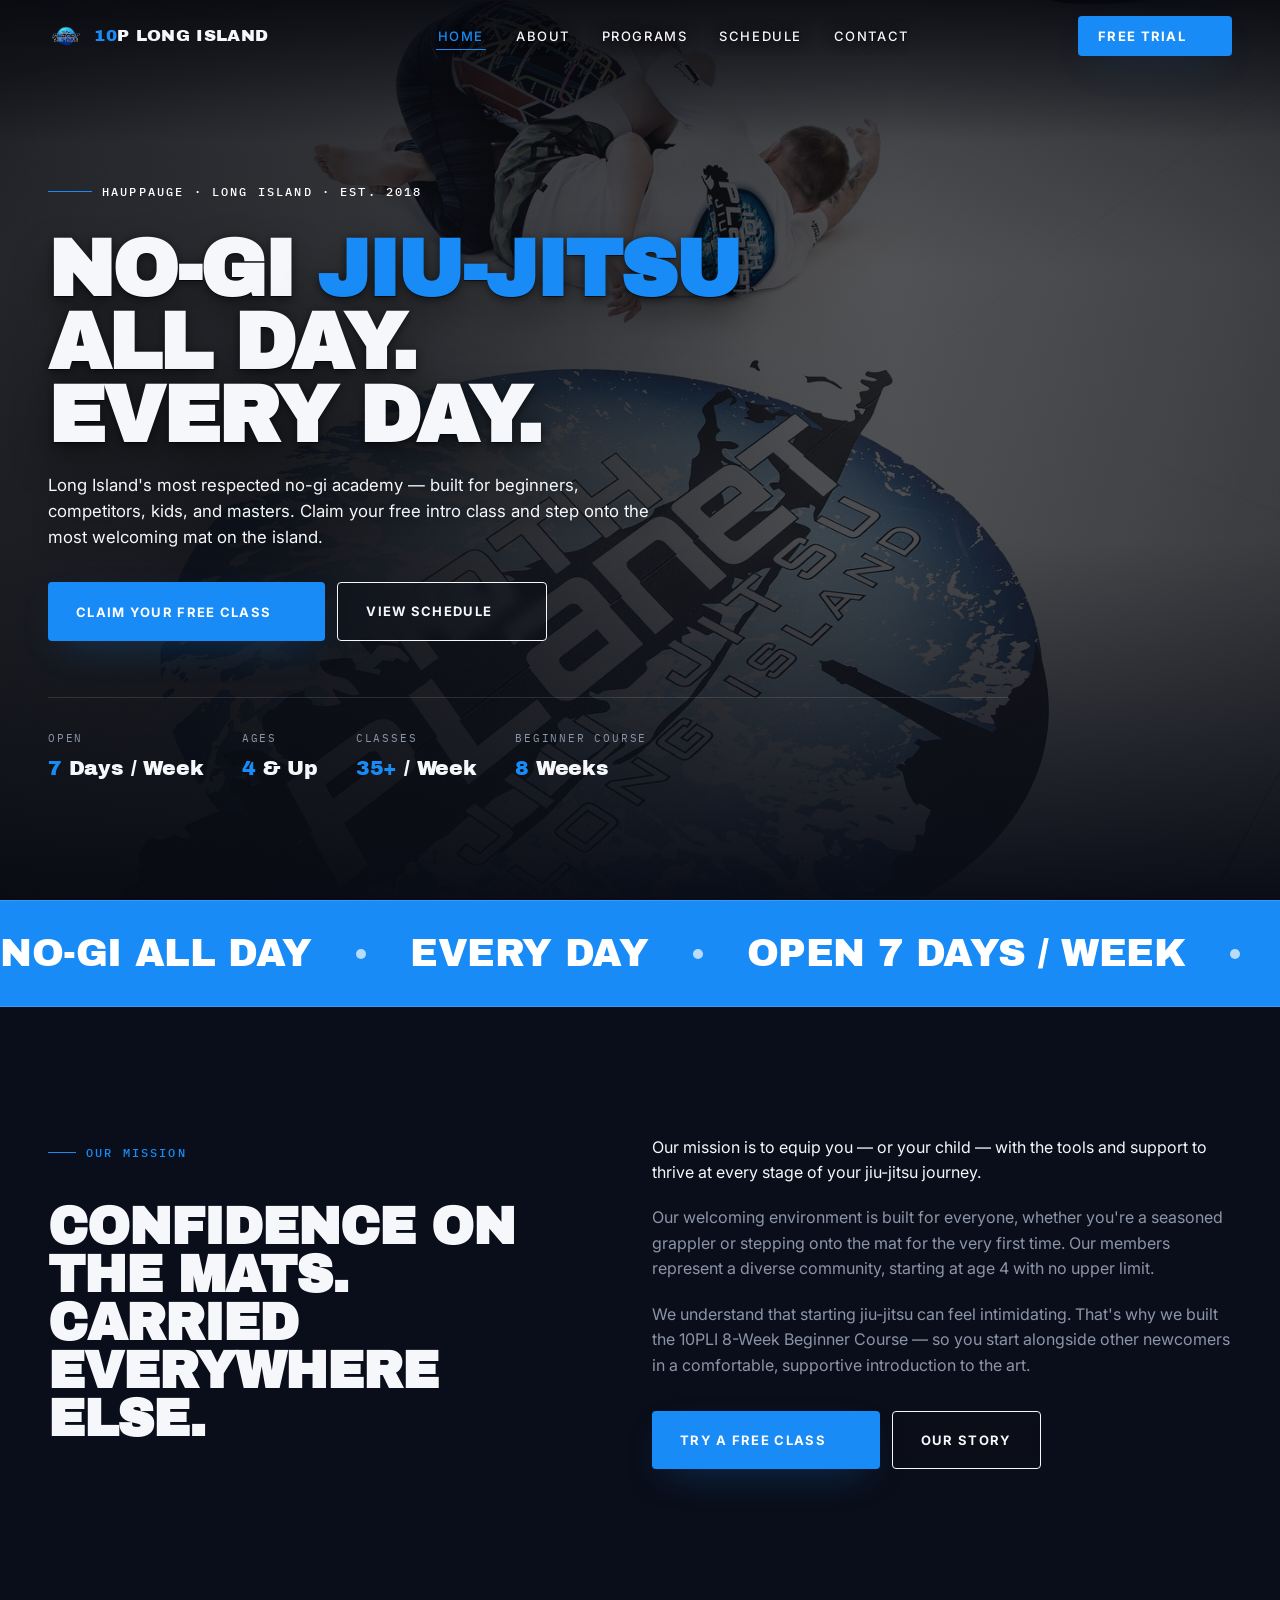
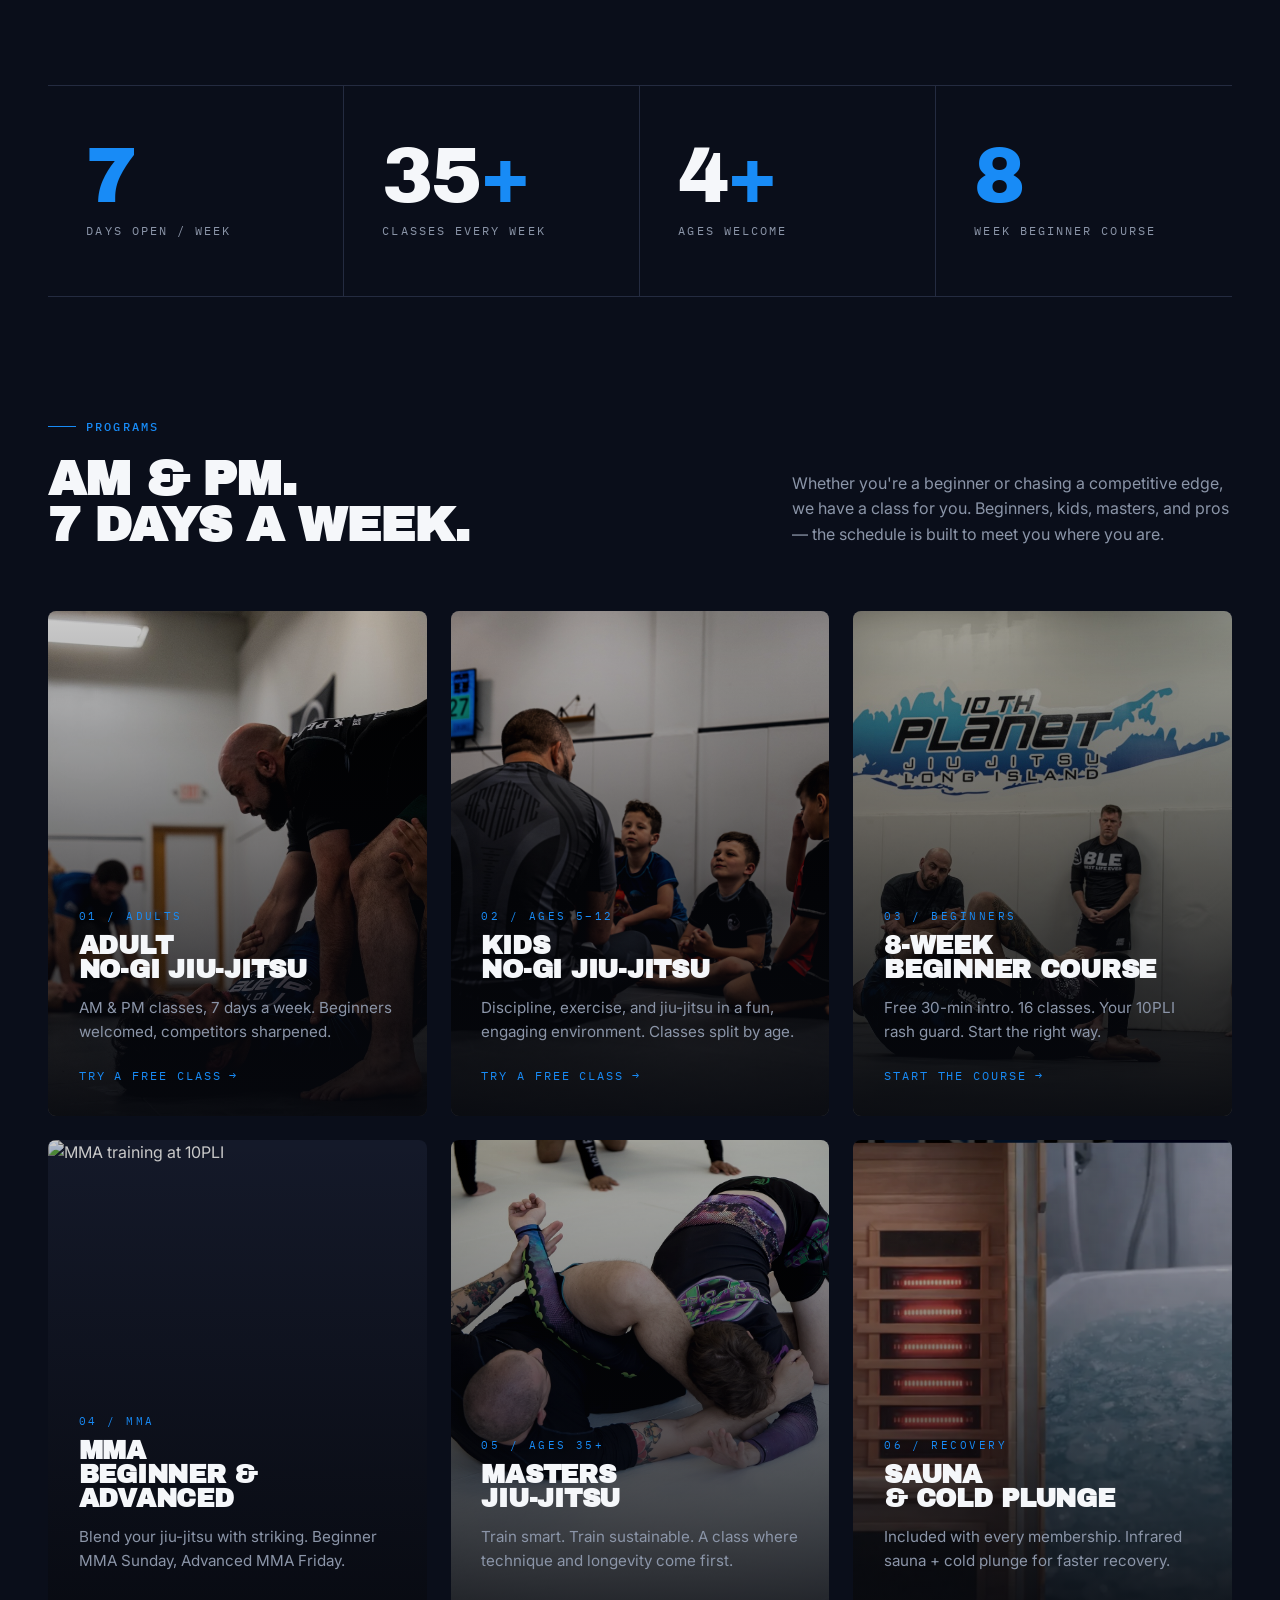
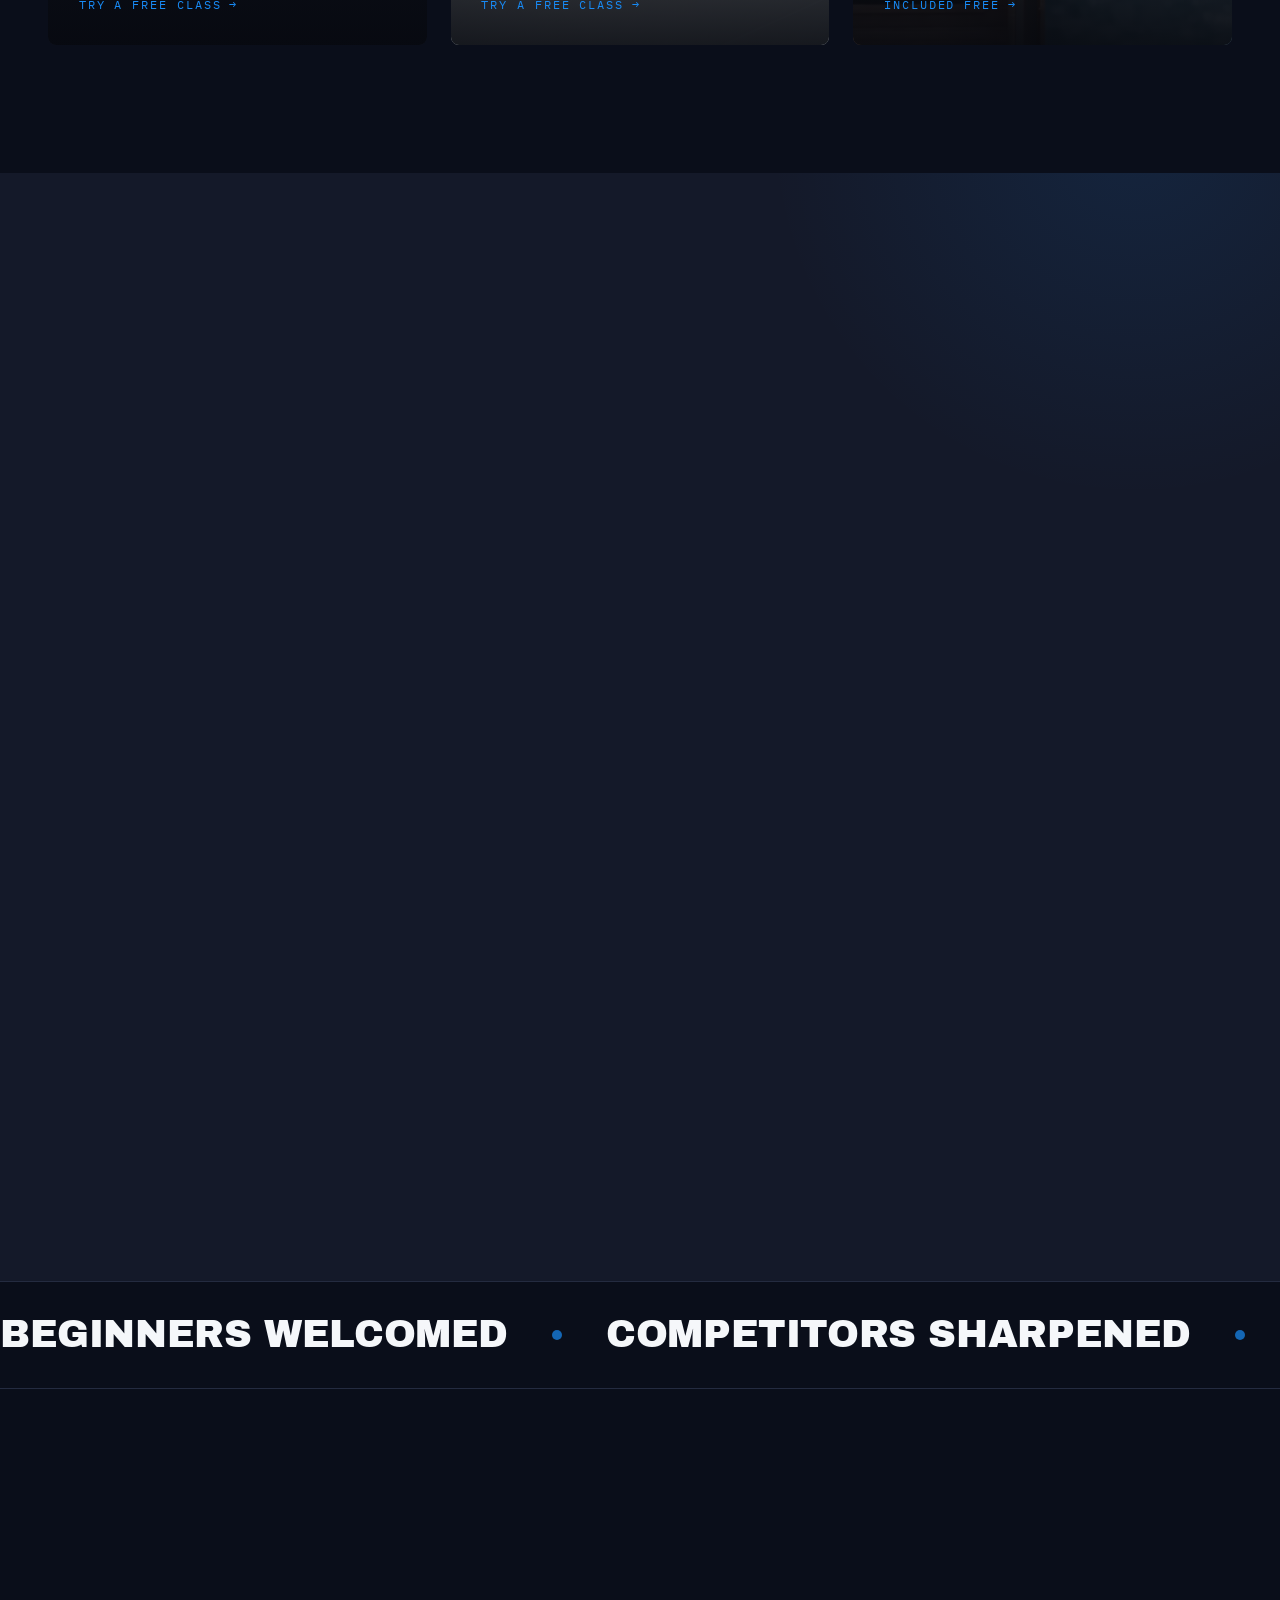
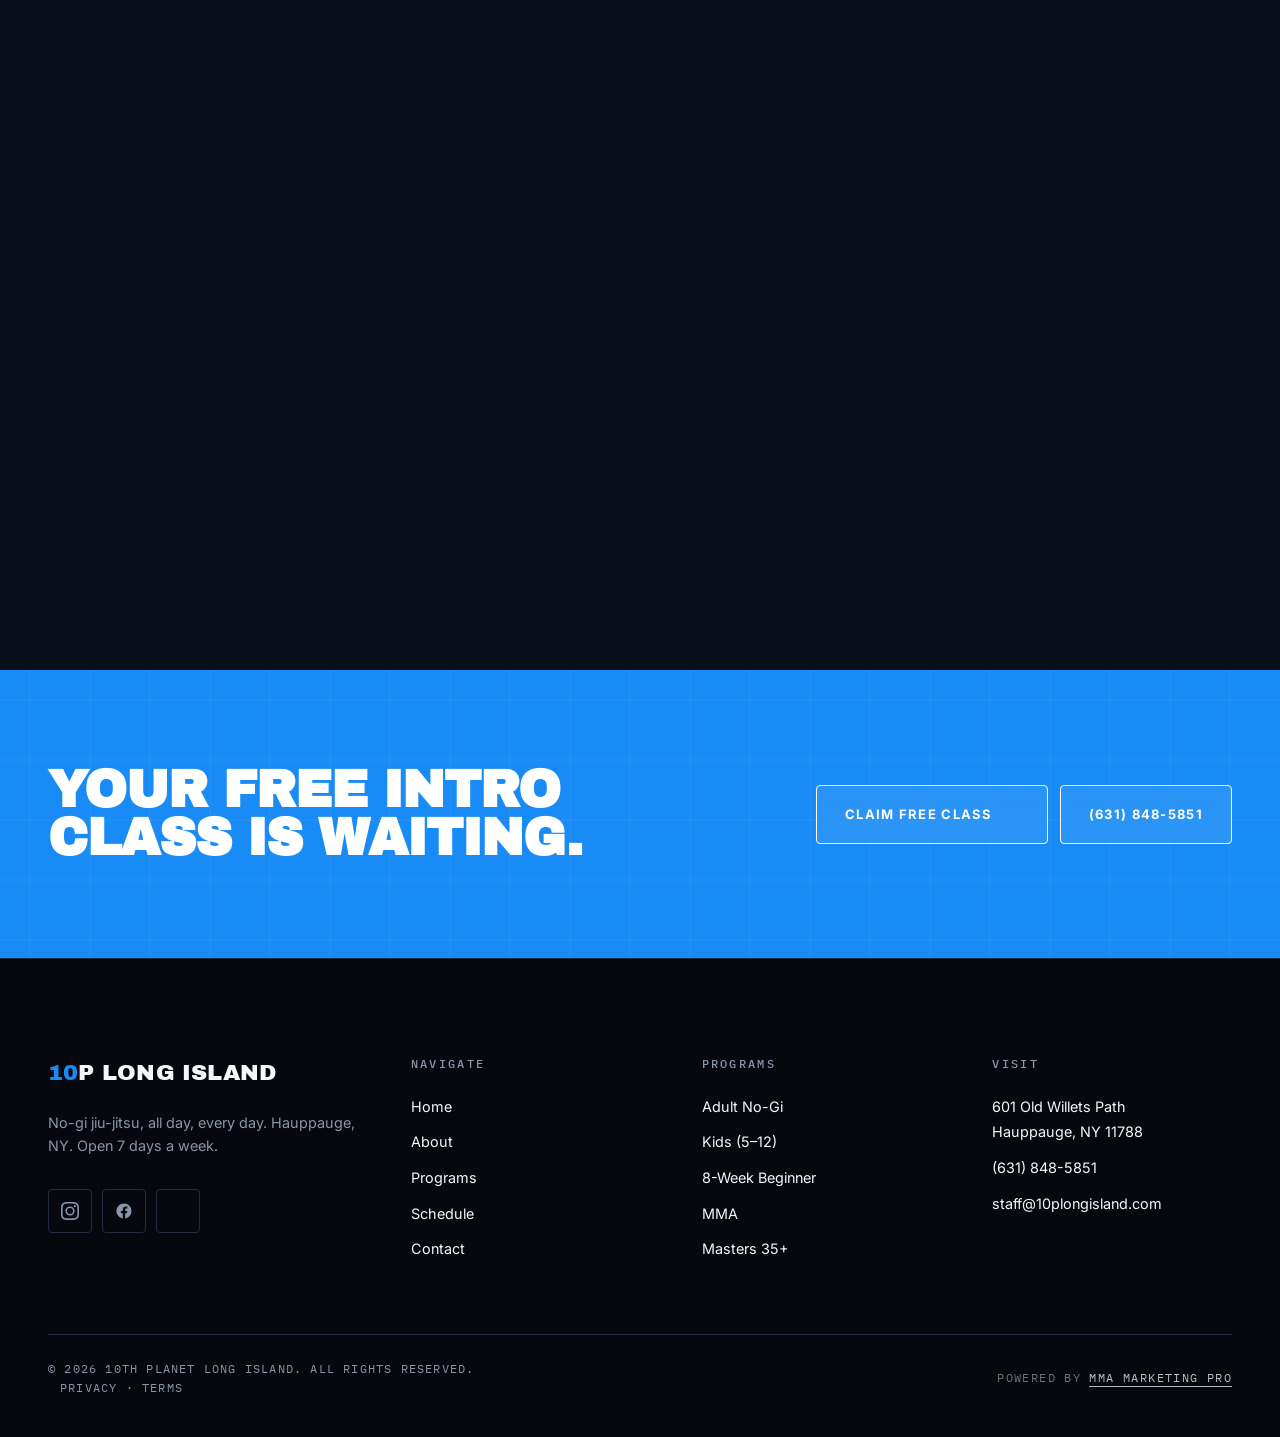
==== index.html @ af04d74e "Wire up booking calendars, tighten lead form, add bot protection - Replace booking page placeholders" ====
<!DOCTYPE html>
<html lang="en">
<head>
<meta charset="UTF-8">
<meta name="viewport" content="width=device-width, initial-scale=1, viewport-fit=cover">
<title>10th Planet Long Island — No-Gi Jiu-Jitsu, All Day. Every Day.</title>
<meta name="description" content="Train at 10th Planet Long Island, Hauppauge's most respected no-gi jiu-jitsu academy. Free intro class, 8-week beginner course, kids, MMA, and masters programs. Open 7 days a week.">
<link rel="preconnect" href="https://fonts.googleapis.com">
<link rel="preconnect" href="https://fonts.gstatic.com" crossorigin>
<link href="https://fonts.googleapis.com/css2?family=Archivo+Black&family=Inter:wght@300;400;500;600;700&family=Space+Grotesk:wght@500;700&family=IBM+Plex+Mono:wght@400;500&display=swap" rel="stylesheet">
<link rel="stylesheet" href="styles.css">
<link rel="canonical" href="https://10plongisland.com/">
<meta property="og:type" content="website">
<meta property="og:url" content="https://10plongisland.com/">
<meta property="og:title" content="10th Planet Long Island — No-Gi Jiu-Jitsu, All Day. Every Day.">
<meta property="og:description" content="Train at 10th Planet Long Island, Hauppauge's most respected no-gi jiu-jitsu academy. Free intro class, 8-week beginner course, kids, MMA, and masters programs. Open 7 days a week.">
<meta property="og:image" content="https://picsum.photos/seed/10pli-og-card/1200/630">
<meta property="og:site_name" content="10th Planet Long Island">
<meta name="twitter:card" content="summary_large_image">
<meta name="twitter:title" content="10th Planet Long Island — No-Gi Jiu-Jitsu, All Day. Every Day.">
<meta name="twitter:description" content="Train at 10th Planet Long Island, Hauppauge's most respected no-gi jiu-jitsu academy. Free intro class, 8-week beginner course, kids, MMA, and masters programs. Open 7 days a week.">
<meta name="twitter:image" content="https://picsum.photos/seed/10pli-og-card/1200/630">
<link rel="icon" type="image/svg+xml" href="data:image/svg+xml,%3Csvg xmlns='http://www.w3.org/2000/svg' viewBox='0 0 32 32'%3E%3Crect width='32' height='32' rx='6' fill='%23188BF6'/%3E%3Ctext x='16' y='22' font-family='Arial Black,sans-serif' font-weight='900' font-size='16' fill='white' text-anchor='middle'%3E10%3C/text%3E%3C/svg%3E">
<link rel="apple-touch-icon" href="data:image/svg+xml,%3Csvg xmlns='http://www.w3.org/2000/svg' viewBox='0 0 32 32'%3E%3Crect width='32' height='32' rx='6' fill='%23188BF6'/%3E%3Ctext x='16' y='22' font-family='Arial Black,sans-serif' font-weight='900' font-size='16' fill='white' text-anchor='middle'%3E10%3C/text%3E%3C/svg%3E">
<script type="application/ld+json">{"@context":"https://schema.org","@type":"BreadcrumbList","itemListElement":[{"@type":"ListItem","position":1,"name":"Home","item":"https://10plongisland.com/"}]}</script>
<script type="application/ld+json">{"@context":"https://schema.org","@type":["LocalBusiness","HealthClub","SportsActivityLocation"],"@id":"https://10plongisland.com/#business","name":"10th Planet Long Island","alternateName":"10th Planet Jiu Jitsu Long Island","url":"https://10plongisland.com","telephone":"+1-631-848-5851","email":"staff@10plongisland.com","image":"https://picsum.photos/seed/10pli-og-card/1200/630","priceRange":"$","description":"Long Island's most respected no-gi jiu-jitsu academy. Adult and kids classes, 8-week beginner course, MMA, and Masters 35+. Free intro class available.","address":{"@type":"PostalAddress","streetAddress":"601 Old Willets Path","addressLocality":"Hauppauge","addressRegion":"NY","postalCode":"11788","addressCountry":"US"},"geo":{"@type":"GeoCoordinates","latitude":40.8167,"longitude":-73.2086},"openingHoursSpecification":[{"@type":"OpeningHoursSpecification","dayOfWeek":["Monday","Wednesday","Friday"],"opens":"06:00","closes":"21:00"},{"@type":"OpeningHoursSpecification","dayOfWeek":["Tuesday","Thursday"],"opens":"16:00","closes":"21:00"},{"@type":"OpeningHoursSpecification","dayOfWeek":"Saturday","opens":"08:30","closes":"12:30"},{"@type":"OpeningHoursSpecification","dayOfWeek":"Sunday","opens":"08:00","closes":"13:00"}],"sameAs":["https://www.instagram.com/10plongisland/","https://www.facebook.com/10thplanetLI"],"hasOfferCatalog":{"@type":"OfferCatalog","name":"Programs at 10th Planet Long Island","itemListElement":[{"@type":"Offer","itemOffered":{"@type":"Service","name":"Adult No-Gi Jiu-Jitsu"}},{"@type":"Offer","itemOffered":{"@type":"Service","name":"Kids No-Gi Jiu-Jitsu (Ages 5–12)"}},{"@type":"Offer","itemOffered":{"@type":"Service","name":"8-Week Beginner Course"}},{"@type":"Offer","itemOffered":{"@type":"Service","name":"MMA (Beginner & Advanced)"}},{"@type":"Offer","itemOffered":{"@type":"Service","name":"Masters 35+ Jiu-Jitsu"}},{"@type":"Offer","itemOffered":{"@type":"Service","name":"Infrared Sauna & Cold Plunge Recovery"}}]},"aggregateRating":{"@type":"AggregateRating","ratingValue":"5","reviewCount":"3","bestRating":"5","worstRating":"1"}}</script>
<script type="application/ld+json">{"@context":"https://schema.org","@type":"Organization","@id":"https://10plongisland.com/#organization","name":"10th Planet Long Island","url":"https://10plongisland.com","logo":"https://10plongisland.com/images/logo/logo.png","contactPoint":{"@type":"ContactPoint","telephone":"+1-631-848-5851","contactType":"customer service","email":"staff@10plongisland.com","areaServed":"US","availableLanguage":"English"},"sameAs":["https://www.instagram.com/10plongisland/","https://www.facebook.com/10thplanetLI"]}</script>
<script type="application/ld+json">{"@context":"https://schema.org","@type":"WebSite","@id":"https://10plongisland.com/#website","url":"https://10plongisland.com","name":"10th Planet Long Island","publisher":{"@id":"https://10plongisland.com/#organization"}}</script>
<script type="application/ld+json">{"@context":"https://schema.org","@type":"LocalBusiness","@id":"https://10plongisland.com/#business","review":[{"@type":"Review","author":{"@type":"Person","name":"Trevor K."},"reviewRating":{"@type":"Rating","ratingValue":"5","bestRating":"5"},"reviewBody":"I could go on for hours about how much I love this gym. This isn't just a Jiu-Jitsu gym, it's a community. Steve, our head coach, is truly phenomenal."},{"@type":"Review","author":{"@type":"Person","name":"Gavin F."},"reviewRating":{"@type":"Rating","ratingValue":"5","bestRating":"5"},"reviewBody":"My son and I have been training with 10th Planet for a year and a half. It's a great school — knowledgeable teachers with a welcoming fun atmosphere."},{"@type":"Review","author":{"@type":"Person","name":"Gahrey O."},"reviewRating":{"@type":"Rating","ratingValue":"5","bestRating":"5"},"reviewBody":"Top-notch BJJ gym with expert instructors who create a welcoming and inclusive environment. Perfect for beginners."}]}</script>
</head>
<body data-page="home">

<!-- ========== NAV ========== -->
<header class="nav">
  <div class="nav-inner">
    <a href="index.html" class="nav-logo" aria-label="10th Planet Long Island — Home">
      <img src="images/logo/logo.png" alt="10th Planet Long Island" class="nav-logo-img" onerror="this.style.display='none'">
      <span class="nav-logo-text"><span class="ten">10</span>P LONG ISLAND</span>
    </a>
    <nav>
      <ul class="nav-links">
        <li><a href="index.html" class="active">Home</a></li>
        <li><a href="about.html">About</a></li>
        <li><a href="programs.html">Programs</a></li>
        <li><a href="schedule.html">Schedule</a></li>
        <li><a href="contact.html">Contact</a></li>
      </ul>
    </nav>
    <div class="nav-cta">
      <button class="btn btn-primary" data-cta="lead-modal">Free Trial <i data-lucide="arrow-right"></i></button>
    </div>
    <button class="nav-toggle" aria-label="Toggle menu" aria-expanded="false">
      <i data-lucide="menu"></i>
    </button>
  </div>
  <div class="nav-mobile" aria-hidden="true">
    <a href="index.html" class="active">Home</a>
    <a href="about.html">About</a>
    <a href="programs.html">Programs</a>
    <a href="schedule.html">Schedule</a>
    <a href="contact.html">Contact</a>
    <button class="btn btn-primary" data-cta="lead-modal">Claim Free Trial <i data-lucide="arrow-right"></i></button>
  </div>
</header>

<!-- ========== HERO ========== -->
<section class="hero">
  <div class="hero-bg">
    <video autoplay muted loop playsinline preload="metadata" poster="images/hero.jpg" aria-label="No-gi jiu-jitsu training at 10th Planet Long Island">
      <source src="images/0427.mp4" type="video/mp4">
      <img src="images/hero.jpg" alt="No-gi jiu-jitsu training at 10th Planet Long Island">
    </video>
  </div>
  <div class="hero-content">
    <div class="container">
      <div class="hero-inner">
        <span class="eyebrow">HAUPPAUGE · LONG ISLAND · EST. 2018</span>
        <h1 class="display">No-Gi <span class="accent">Jiu-Jitsu</span><br>All Day.<br>Every Day.</h1>
        <p class="lead">Long Island's most respected no-gi academy — built for beginners, competitors, kids, and masters. Claim your free intro class and step onto the most welcoming mat on the island.</p>
        <div class="hero-ctas">
          <button class="btn btn-primary" data-cta="lead-modal">Claim Your Free Class <i data-lucide="arrow-right"></i></button>
          <a class="btn btn-ghost" href="schedule.html">View Schedule <i data-lucide="calendar"></i></a>
        </div>
        <div class="hero-meta">
          <div class="hero-meta-item">
            <span class="hero-meta-label">Open</span>
            <span class="hero-meta-value"><span class="accent">7</span> Days / Week</span>
          </div>
          <div class="hero-meta-item">
            <span class="hero-meta-label">Ages</span>
            <span class="hero-meta-value"><span class="accent">4</span> &amp; Up</span>
          </div>
          <div class="hero-meta-item">
            <span class="hero-meta-label">Classes</span>
            <span class="hero-meta-value"><span class="accent">35+</span> / Week</span>
          </div>
          <div class="hero-meta-item">
            <span class="hero-meta-label">Beginner Course</span>
            <span class="hero-meta-value"><span class="accent">8</span> Weeks</span>
          </div>
        </div>
      </div>
    </div>
  </div>
</section>

<!-- ========== MARQUEE ========== -->
<div class="marquee" aria-hidden="true">
  <div class="marquee-inner">
    <div class="marquee-group">
      <span>NO-GI ALL DAY</span><span class="marquee-dot"></span>
      <span>EVERY DAY</span><span class="marquee-dot"></span>
      <span>OPEN 7 DAYS / WEEK</span><span class="marquee-dot"></span>
      <span>AGES 4 AND UP</span><span class="marquee-dot"></span>
      <span>FREE INTRO CLASS</span><span class="marquee-dot"></span>
      <span>HAUPPAUGE NY</span><span class="marquee-dot"></span>
    </div>
    <div class="marquee-group">
      <span>NO-GI ALL DAY</span><span class="marquee-dot"></span>
      <span>EVERY DAY</span><span class="marquee-dot"></span>
      <span>OPEN 7 DAYS / WEEK</span><span class="marquee-dot"></span>
      <span>AGES 4 AND UP</span><span class="marquee-dot"></span>
      <span>FREE INTRO CLASS</span><span class="marquee-dot"></span>
      <span>HAUPPAUGE NY</span><span class="marquee-dot"></span>
    </div>
  </div>
</div>

<!-- ========== MISSION / INTRO ========== -->
<section class="section">
  <div class="container">
    <div class="intro-split reveal">
      <div>
        <span class="eyebrow">Our Mission</span>
        <h2 style="margin-top: 20px; font-size: clamp(2rem, 4vw, 3.5rem);">Confidence on the mats.<br>Carried everywhere else.</h2>
      </div>
      <div class="intro-body">
        <p class="lead">Our mission is to equip you — or your child — with the tools and support to thrive at every stage of your jiu-jitsu journey.</p>
        <p>Our welcoming environment is built for everyone, whether you're a seasoned grappler or stepping onto the mat for the very first time. Our members represent a diverse community, starting at age 4 with no upper limit.</p>
        <p>We understand that starting jiu-jitsu can feel intimidating. That's why we built the 10PLI 8-Week Beginner Course — so you start alongside other newcomers in a comfortable, supportive introduction to the art.</p>
        <div class="intro-cta">
          <button class="btn btn-primary" data-cta="lead-modal">Try A Free Class <i data-lucide="arrow-right"></i></button>
          <a class="btn btn-ghost" href="about.html">Our Story</a>
        </div>
      </div>
    </div>
  </div>
</section>

<!-- ========== STAT STRIP ========== -->
<section class="section-tight">
  <div class="container">
    <div class="stat-strip reveal-stagger">
      <div class="stat-item">
        <span class="stat-num"><span class="accent">7</span></span>
        <span class="stat-label">Days Open / Week</span>
      </div>
      <div class="stat-item">
        <span class="stat-num">35<span class="accent">+</span></span>
        <span class="stat-label">Classes Every Week</span>
      </div>
      <div class="stat-item">
        <span class="stat-num">4<span class="accent">+</span></span>
        <span class="stat-label">Ages Welcome</span>
      </div>
      <div class="stat-item">
        <span class="stat-num"><span class="accent">8</span></span>
        <span class="stat-label">Week Beginner Course</span>
      </div>
    </div>
  </div>
</section>

<!-- ========== PROGRAMS ========== -->
<section class="section" style="padding-top: 24px;">
  <div class="container">
    <div class="programs-head reveal">
      <div>
        <span class="eyebrow">Programs</span>
        <h2 style="margin-top: 20px;">AM & PM.<br>7 Days A Week.</h2>
      </div>
      <p style="max-width: 44ch; color: var(--muted); font-size: 1rem; line-height: 1.6;">Whether you're a beginner or chasing a competitive edge, we have a class for you. Beginners, kids, masters, and pros — the schedule is built to meet you where you are.</p>
    </div>
    <div class="programs-grid reveal-stagger">
      <a class="program-card" data-cta="lead-modal" data-program="adult-no-gi">
        <img src="images/training.jpg" alt="Adult no-gi jiu-jitsu training">
        <div class="program-card-inner">
          <span class="program-card-num">01 / Adults</span>
          <h3>Adult<br>No-Gi Jiu-Jitsu</h3>
          <p class="program-card-desc">AM &amp; PM classes, 7 days a week. Beginners welcomed, competitors sharpened.</p>
          <span class="program-card-cta">Try A Free Class</span>
        </div>
        <div class="program-card-accent"></div>
      </a>
      <a class="program-card" data-cta="lead-modal" data-program="kids-8-12">
        <img src="images/groupkids.jpg" alt="Kids jiu-jitsu class at 10th Planet Long Island">
        <div class="program-card-inner">
          <span class="program-card-num">02 / Ages 5–12</span>
          <h3>Kids<br>No-Gi Jiu-Jitsu</h3>
          <p class="program-card-desc">Discipline, exercise, and jiu-jitsu in a fun, engaging environment. Classes split by age.</p>
          <span class="program-card-cta">Try A Free Class</span>
        </div>
        <div class="program-card-accent"></div>
      </a>
      <a class="program-card" data-cta="lead-modal" data-program="adult-no-gi">
        <img src="images/learning.jpg" alt="8-week beginner course at 10PLI">
        <div class="program-card-inner">
          <span class="program-card-num">03 / Beginners</span>
          <h3>8-Week<br>Beginner Course</h3>
          <p class="program-card-desc">Free 30-min intro. 16 classes. Your 10PLI rash guard. Start the right way.</p>
          <span class="program-card-cta">Start The Course</span>
        </div>
        <div class="program-card-accent"></div>
      </a>
      <a class="program-card" data-cta="lead-modal" data-program="adult-no-gi">
        <img src="images/arm bar.JPG" alt="MMA training at 10PLI">
        <div class="program-card-inner">
          <span class="program-card-num">04 / MMA</span>
          <h3>MMA<br>Beginner & Advanced</h3>
          <p class="program-card-desc">Blend your jiu-jitsu with striking. Beginner MMA Sunday, Advanced MMA Friday.</p>
          <span class="program-card-cta">Try A Free Class</span>
        </div>
        <div class="program-card-accent"></div>
      </a>
      <a class="program-card" data-cta="lead-modal" data-program="adult-no-gi">
        <img src="images/technique.jpg" alt="Masters 35+ jiu-jitsu class">
        <div class="program-card-inner">
          <span class="program-card-num">05 / Ages 35+</span>
          <h3>Masters<br>Jiu-Jitsu</h3>
          <p class="program-card-desc">Train smart. Train sustainable. A class where technique and longevity come first.</p>
          <span class="program-card-cta">Try A Free Class</span>
        </div>
        <div class="program-card-accent"></div>
      </a>
      <a class="program-card" data-cta="lead-modal" data-program="adult-no-gi">
        <img src="images/recovery.png" alt="Infrared sauna and cold plunge recovery">
        <div class="program-card-inner">
          <span class="program-card-num">06 / Recovery</span>
          <h3>Sauna<br>& Cold Plunge</h3>
          <p class="program-card-desc">Included with every membership. Infrared sauna + cold plunge for faster recovery.</p>
          <span class="program-card-cta">Included Free</span>
        </div>
        <div class="program-card-accent"></div>
      </a>
    </div>
  </div>
</section>

<!-- ========== BEGINNER COURSE BANNER ========== -->
<section class="section beginner-banner">
  <div class="container">
    <div class="beginner-grid reveal">
      <div class="beginner-image">
        <img src="images/homesection.jpg" alt="8-week beginner course — train alongside other beginners">
      </div>
      <div>
        <span class="eyebrow">The Right Way In</span>
        <h2 style="margin-top: 20px; font-size: clamp(1.75rem, 3.6vw, 3rem);">Start jiu-jitsu alongside<br>other beginners — not on your first day rolling with a black belt.</h2>
        <p class="lead" style="margin-top: 24px;">The 10PLI 8-Week Beginner Course is our onboarding program. Learn the fundamentals safely, build real confidence, and finish ready to jump into regular class.</p>
        <ul class="beginner-perks">
          <li><strong>FREE 30-minute private intro lesson</strong> — learn the ABCs of jiu-jitsu before you ever step into a group class.</li>
          <li><strong>16 classes over 8 weeks</strong> — 2 classes per week with other brand-new students.</li>
          <li><strong>Signature 10PLI rash guard</strong> — your uniform to wear to class, included in the program.</li>
          <li><strong>Full facility access</strong> — infrared sauna and cold plunge included, available 7 days a week.</li>
        </ul>
        <div class="intro-cta">
          <button class="btn btn-primary" data-cta="lead-modal" data-program="adult-no-gi">Start The 8-Week Course <i data-lucide="arrow-right"></i></button>
        </div>
      </div>
    </div>
  </div>
</section>

<!-- ========== MARQUEE 2 ========== -->
<div class="marquee marquee--secondary" aria-hidden="true">
  <div class="marquee-inner">
    <div class="marquee-group">
      <span>BEGINNERS WELCOMED</span><span class="marquee-dot"></span>
      <span>COMPETITORS SHARPENED</span><span class="marquee-dot"></span>
      <span>KIDS AGES 5 TO 12</span><span class="marquee-dot"></span>
      <span>MASTERS 35+</span><span class="marquee-dot"></span>
      <span>MMA + JIU-JITSU</span><span class="marquee-dot"></span>
      <span>SAUNA + COLD PLUNGE</span><span class="marquee-dot"></span>
    </div>
    <div class="marquee-group">
      <span>BEGINNERS WELCOMED</span><span class="marquee-dot"></span>
      <span>COMPETITORS SHARPENED</span><span class="marquee-dot"></span>
      <span>KIDS AGES 5 TO 12</span><span class="marquee-dot"></span>
      <span>MASTERS 35+</span><span class="marquee-dot"></span>
      <span>MMA + JIU-JITSU</span><span class="marquee-dot"></span>
      <span>SAUNA + COLD PLUNGE</span><span class="marquee-dot"></span>
    </div>
  </div>
</div>

<!-- ========== TESTIMONIALS ========== -->
<section class="section">
  <div class="container">
    <div class="programs-head reveal">
      <div>
        <span class="eyebrow">Real Testimonials</span>
        <h2 style="margin-top: 20px;">What students say<br>about training here.</h2>
      </div>
    </div>
    <div class="testimonials-grid reveal-stagger">
      <div class="testimonial">
        <div class="testimonial-stars">★★★★★</div>
        <p class="testimonial-quote">"I could go on for hours about how much I love this gym. First of all, this isn't just a jiu-jitsu gym, it's a community. Steve, our head coach, is truly phenomenal. He is a fantastic coach and teacher. The people are awesome and the environment is great. I highly recommend training here."</p>
        <div class="testimonial-author">
          <div class="testimonial-avatar">TK</div>
          <div>
            <div class="testimonial-name">Trevor K.</div>
            <div class="testimonial-meta">Adult Student</div>
          </div>
        </div>
      </div>
      <div class="testimonial">
        <div class="testimonial-stars">★★★★★</div>
        <p class="testimonial-quote">"My son and I have been training with 10th Planet for a year and a half. It's a great school — knowledgeable teachers with a welcoming, fun atmosphere for the kids and any intensity level you could want for adults. Can't recommend enough!"</p>
        <div class="testimonial-author">
          <div class="testimonial-avatar">GF</div>
          <div>
            <div class="testimonial-name">Gavin F.</div>
            <div class="testimonial-meta">Parent &amp; Student</div>
          </div>
        </div>
      </div>
      <div class="testimonial">
        <div class="testimonial-stars">★★★★★</div>
        <p class="testimonial-quote">"Top-notch BJJ gym with expert instructors who create a welcoming and inclusive environment. Perfect for beginners. Steve and Dylan are exceptional instructors, focusing not only on jiu-jitsu skills but also on personal development and motivation. Highly recommended for anyone looking to start their BJJ journey."</p>
        <div class="testimonial-author">
          <div class="testimonial-avatar">GO</div>
          <div>
            <div class="testimonial-name">Gahrey O.</div>
            <div class="testimonial-meta">New Student</div>
          </div>
        </div>
      </div>
    </div>
  </div>
</section>

<!-- ========== CTA BAND ========== -->
<section class="cta-band">
  <div class="container">
    <div class="cta-band-inner">
      <h2 class="display">Your free intro<br>class is waiting.</h2>
      <div style="display: flex; gap: 12px; flex-wrap: wrap;">
        <button class="btn btn-ghost" data-cta="lead-modal">Claim Free Class <i data-lucide="arrow-right"></i></button>
        <a class="btn btn-ghost" href="tel:6318485851">(631) 848-5851</a>
      </div>
    </div>
  </div>
</section>

<!-- ========== FOOTER ========== -->
<footer class="footer">
  <div class="container">
    <div class="footer-grid">
      <div class="footer-col">
        <div class="footer-brand"><span class="accent">10</span>P LONG ISLAND</div>
        <p class="footer-tagline">No-gi jiu-jitsu, all day, every day. Hauppauge, NY. Open 7 days a week.</p>
        <div class="footer-social">
          <a href="https://www.instagram.com/10plongisland/" target="_blank" rel="noopener" aria-label="Instagram"><svg viewBox="0 0 24 24" fill="currentColor" xmlns="http://www.w3.org/2000/svg" aria-hidden="true"><path d="M12 2.16c3.2 0 3.58.01 4.85.07 1.17.05 1.8.25 2.23.41.56.22.96.48 1.38.9.42.42.68.82.9 1.38.16.42.36 1.06.41 2.23.06 1.27.07 1.65.07 4.85s-.01 3.58-.07 4.85c-.05 1.17-.25 1.8-.41 2.23-.22.56-.48.96-.9 1.38-.42.42-.82.68-1.38.9-.42.16-1.06.36-2.23.41-1.27.06-1.65.07-4.85.07s-3.58-.01-4.85-.07c-1.17-.05-1.8-.25-2.23-.41a3.71 3.71 0 0 1-1.38-.9 3.71 3.71 0 0 1-.9-1.38c-.16-.42-.36-1.06-.41-2.23C2.17 15.58 2.16 15.2 2.16 12s.01-3.58.07-4.85c.05-1.17.25-1.8.41-2.23.22-.56.48-.96.9-1.38.42-.42.82-.68 1.38-.9.42-.16 1.06-.36 2.23-.41C8.42 2.17 8.8 2.16 12 2.16M12 0C8.74 0 8.33.01 7.05.07 5.78.13 4.9.33 4.14.63 3.35.94 2.68 1.35 2.01 2.01 1.35 2.68.94 3.35.63 4.14.33 4.9.13 5.78.07 7.05.01 8.33 0 8.74 0 12s.01 3.67.07 4.95c.06 1.27.26 2.15.56 2.91.31.79.72 1.46 1.38 2.13.66.66 1.34 1.07 2.13 1.38.76.3 1.64.5 2.91.56C8.33 23.99 8.74 24 12 24s3.67-.01 4.95-.07c1.27-.06 2.15-.26 2.91-.56a5.86 5.86 0 0 0 2.13-1.38c.66-.66 1.07-1.34 1.38-2.13.3-.76.5-1.64.56-2.91.06-1.28.07-1.69.07-4.95s-.01-3.67-.07-4.95c-.06-1.27-.26-2.15-.56-2.91a5.86 5.86 0 0 0-1.38-2.13A5.86 5.86 0 0 0 19.86.63C19.1.33 18.22.13 16.95.07 15.67.01 15.26 0 12 0zm0 5.84A6.16 6.16 0 1 0 12 18.16 6.16 6.16 0 0 0 12 5.84zm0 10.16A4 4 0 1 1 12 8a4 4 0 0 1 0 8zm6.41-11.85a1.44 1.44 0 1 0 0 2.88 1.44 1.44 0 0 0 0-2.88z"/></svg></a>
          <a href="https://www.facebook.com/10thplanetLI" target="_blank" rel="noopener" aria-label="Facebook"><svg viewBox="0 0 24 24" fill="currentColor" xmlns="http://www.w3.org/2000/svg" aria-hidden="true"><path d="M22 12.06C22 6.5 17.52 2 12 2S2 6.5 2 12.06c0 5.02 3.66 9.18 8.44 9.94v-7.03H7.9v-2.91h2.54V9.84c0-2.52 1.49-3.91 3.78-3.91 1.09 0 2.24.2 2.24.2v2.47h-1.26c-1.24 0-1.63.78-1.63 1.57v1.88h2.78l-.45 2.91h-2.33V22c4.78-.76 8.43-4.92 8.43-9.94z"/></svg></a>
          <a href="mailto:staff@10plongisland.com" aria-label="Email"><i data-lucide="mail"></i></a>
        </div>
      </div>
      <div class="footer-col">
        <h4>Navigate</h4>
        <ul>
          <li><a href="index.html">Home</a></li>
          <li><a href="about.html">About</a></li>
          <li><a href="programs.html">Programs</a></li>
          <li><a href="schedule.html">Schedule</a></li>
          <li><a href="contact.html">Contact</a></li>
        </ul>
      </div>
      <div class="footer-col">
        <h4>Programs</h4>
        <ul>
          <li><a href="programs.html">Adult No-Gi</a></li>
          <li><a href="programs.html">Kids (5–12)</a></li>
          <li><a href="programs.html">8-Week Beginner</a></li>
          <li><a href="programs.html">MMA</a></li>
          <li><a href="programs.html">Masters 35+</a></li>
        </ul>
      </div>
      <div class="footer-col">
        <h4>Visit</h4>
        <ul>
          <li><a href="https://maps.google.com/?q=601+Old+Willets+Path+Hauppauge+NY+11788" target="_blank" rel="noopener">601 Old Willets Path<br>Hauppauge, NY 11788</a></li>
          <li><a href="tel:6318485851">(631) 848-5851</a></li>
          <li><a href="mailto:staff@10plongisland.com">staff@10plongisland.com</a></li>
        </ul>
      </div>
    </div>
    <div class="footer-bottom">
      <p class="footer-copy">© <span data-year></span> 10th Planet Long Island. All rights reserved. <a href="privacy-policy.html" style="margin-left: 12px;">Privacy</a> · <a href="terms-conditions.html">Terms</a></p>
      <p class="powered-by">Powered by <a href="https://www.mmamarketingpro.com" target="_blank" rel="noopener">MMA Marketing Pro</a></p>
    </div>
  </div>
</footer>

<!-- ========== LEAD MODAL ========== -->
<div class="lead-modal" id="lead-modal" role="dialog" aria-labelledby="lead-modal-title" aria-hidden="true">
  <div class="lead-modal__backdrop"></div>
  <div class="lead-modal__card">
    <div class="lead-modal__header">
      <span class="lead-modal__eyebrow">Step 1 of 2</span>
      <h2 class="lead-modal__title" id="lead-modal-title">Claim Your Free Intro Class</h2>
      <p class="lead-modal__subtitle">Fill this out and we'll show you our class calendar on the next step — pick any time that works for you.</p>
      <button class="lead-modal__close" aria-label="Close"><i data-lucide="x"></i></button>
    </div>
    <form class="lead-modal__form">
      <div class="lead-modal__body">
        <div class="lead-modal__hp" aria-hidden="true"><label for="lead-website">Leave this empty</label><input type="text" id="lead-website" name="website" tabindex="-1" autocomplete="off"></div>
        <div class="lead-modal__row">
          <div class="lead-modal__field">
            <label for="lead-first">First Name</label>
            <input type="text" id="lead-first" required autocomplete="given-name">
          </div>
          <div class="lead-modal__field">
            <label for="lead-last">Last Name</label>
            <input type="text" id="lead-last" required autocomplete="family-name">
          </div>
        </div>
        <div class="lead-modal__field">
          <label for="lead-email">Email</label>
          <input type="email" id="lead-email" required autocomplete="email">
        </div>
        <div class="lead-modal__field">
          <label for="lead-phone">Phone</label>
          <input type="tel" id="lead-phone" required autocomplete="tel" placeholder="(631) 555-0123">
        </div>
        <div class="lead-modal__field">
          <label for="lead-program">Which class are you interested in?</label>
          <select id="lead-program" required>
            <option value="adult-no-gi">Adult Jiu-Jitsu</option>
            <option value="kids-8-12">Kids Jiu-Jitsu (Ages 8–12)</option>
            <option value="kids-5-7">Little Kids Jiu-Jitsu (Ages 5–7)</option>
          </select>
        </div>
        <button type="submit" class="btn btn-primary lead-modal__submit">Continue To Booking <i data-lucide="arrow-right"></i></button>
      </div>
    </form>
  </div>
</div>

<!-- ========== SCRIPTS ========== -->
<script src="https://unpkg.com/lucide@latest"></script>
<script src="scripts.js"></script>
</body>
</html>
---- styles.css ----
/* =========================================================================
   10TH PLANET LONG ISLAND — PERFORMANCE-ATHLETIC BUILD
   Brand Kit: electric blue #188BF6 accent on obsidian #0A0E1A substrate
   ========================================================================= */

:root {
  --bg: #0A0E1A;
  --bg-card: #141929;
  --bg-elevated: #1C2338;
  --bg-alt: #F5F7FA;
  --bg-alt-card: #FFFFFF;
  --text: #F5F7FA;
  --text-on-light: #0A0E1A;
  --muted: #8B95A8;
  --muted-on-light: #5A6478;
  --border: #242B40;
  --border-strong: #3A4561;
  --border-on-light: #E3E7EF;
  --accent: #188BF6;
  --accent-hover: #0E5DC0;
  --accent-subtle: rgba(24, 139, 246, 0.10);
  --accent-glow: rgba(24, 139, 246, 0.35);
  --accent-on-light: #0E5DC0;

  --nav-h: 72px;

  --container-gutter: clamp(20px, 4vw, 48px);
  --space-xs: 8px;
  --space-sm: 12px;
  --space-md: 20px;
  --space-lg: 32px;
  --space-xl: 56px;
  --space-2xl: 96px;

  --radius-sm: 4px;
  --radius-md: 8px;
  --radius-lg: 14px;
  --radius-pill: 999px;

  --font-display: 'Archivo Black', 'Impact', sans-serif;
  --font-condensed: 'Space Grotesk', 'Inter', sans-serif;
  --font-body: 'Inter', -apple-system, BlinkMacSystemFont, sans-serif;
  --font-mono: 'IBM Plex Mono', 'Courier New', monospace;

  --ease-out: cubic-bezier(0.22, 1, 0.36, 1);
  --ease-in-out: cubic-bezier(0.65, 0, 0.35, 1);
}

/* ---------- Reset ---------- */
*, *::before, *::after { box-sizing: border-box; margin: 0; padding: 0; }
html { -webkit-text-size-adjust: 100%; scroll-behavior: smooth; }
body {
  background: var(--bg);
  color: var(--text);
  font-family: var(--font-body);
  font-size: 1rem;
  line-height: 1.6;
  -webkit-font-smoothing: antialiased;
  overflow-x: hidden;
}
img { max-width: 100%; display: block; }
a { color: inherit; text-decoration: none; }
button { font-family: inherit; cursor: pointer; border: 0; background: transparent; color: inherit; }
input, select, textarea { font-family: inherit; font-size: inherit; color: inherit; }

/* ---------- Layout ---------- */
.container {
  width: 100%;
  max-width: 1360px;
  margin: 0 auto;
  padding-inline: var(--container-gutter);
}
.section { padding-block: clamp(72px, 10vw, 128px); }
.section-tight { padding-block: clamp(48px, 7vw, 88px); }
.section-alt {
  background: var(--bg-alt);
  color: var(--text-on-light);
}
.section-alt .muted { color: var(--muted-on-light); }

/* ---------- Noise overlay ---------- */
body::before {
  content: '';
  position: fixed; inset: 0;
  pointer-events: none; z-index: 1;
  background-image: url("data:image/svg+xml,%3Csvg xmlns='http://www.w3.org/2000/svg' width='200' height='200'%3E%3Cfilter id='n'%3E%3CfeTurbulence type='fractalNoise' baseFrequency='0.9'/%3E%3C/filter%3E%3Crect width='100%25' height='100%25' filter='url(%23n)' opacity='1'/%3E%3C/svg%3E");
  opacity: 0.04;
  mix-blend-mode: overlay;
}

/* ---------- Typography ---------- */
.display, h1, h2, h3 {
  font-family: var(--font-display);
  text-transform: uppercase;
  letter-spacing: -0.02em;
  line-height: 0.94;
  font-weight: 900;
}
h1 { font-size: clamp(2.25rem, 6vw, 5rem); }
h2 { font-size: clamp(1.75rem, 3.8vw, 3.25rem); }
h3 { font-size: clamp(1.1rem, 1.7vw, 1.5rem); letter-spacing: -0.01em; }
p { max-width: 68ch; }
.eyebrow {
  font-family: var(--font-mono);
  font-size: 0.75rem;
  text-transform: uppercase;
  letter-spacing: 0.18em;
  color: var(--accent);
  font-weight: 500;
  display: inline-flex;
  align-items: center;
  gap: 10px;
}
.eyebrow::before {
  content: ''; width: 28px; height: 1px; background: var(--accent);
}
.lead {
  font-size: clamp(1rem, 1.2vw, 1.175rem);
  color: var(--text);
  max-width: 56ch;
  line-height: 1.55;
}
.muted { color: var(--muted); }

/* ---------- Buttons ---------- */
.btn {
  display: inline-flex;
  align-items: center;
  justify-content: center;
  gap: 10px;
  padding: 18px 28px;
  font-family: var(--font-body);
  font-size: 0.8125rem;
  font-weight: 700;
  text-transform: uppercase;
  letter-spacing: 0.1em;
  border-radius: var(--radius-sm);
  transition: all 260ms var(--ease-out);
  white-space: nowrap;
  cursor: pointer;
  position: relative;
  overflow: hidden;
}
.btn svg, .btn i { width: 16px; height: 16px; transition: transform 260ms var(--ease-out); }
.btn-primary {
  background: var(--accent);
  color: #fff;
  box-shadow: 0 14px 40px -16px var(--accent-glow);
}
.btn-primary:hover {
  background: var(--accent-hover);
  transform: translateY(-1px);
  box-shadow: 0 20px 48px -14px var(--accent-glow);
}
.btn-primary:hover svg, .btn-primary:hover i { transform: translateX(4px); }
.btn-ghost {
  border: 1.5px solid var(--text);
  color: var(--text);
  background: rgba(14, 16, 26, 0.4);
  backdrop-filter: blur(6px);
  -webkit-backdrop-filter: blur(6px);
}
.btn-ghost:hover { background: var(--text); color: var(--text-on-light); }
.btn-ghost:hover svg, .btn-ghost:hover i { transform: translateX(4px); }
.section-alt .btn-ghost { color: var(--text-on-light); border-color: var(--text-on-light); background: rgba(255,255,255,0.4); }
.section-alt .btn-ghost:hover { background: var(--text-on-light); color: var(--text); }

/* ---------- Navigation ---------- */
.nav {
  position: fixed; top: 0; left: 0; right: 0;
  height: var(--nav-h);
  z-index: 100;
  display: flex;
  align-items: center;
  transition: background 300ms var(--ease-out), box-shadow 300ms var(--ease-out);
}
.nav::before {
  content: ''; position: absolute; inset: 0 0 auto 0; height: 140px;
  background: linear-gradient(180deg, rgba(6, 8, 14, 0.82) 0%, rgba(6, 8, 14, 0.4) 55%, rgba(6, 8, 14, 0) 100%);
  pointer-events: none; z-index: -1;
  transition: opacity 300ms ease;
}
.nav.scrolled {
  background: rgba(10, 14, 26, 0.78);
  backdrop-filter: blur(16px) saturate(1.1);
  -webkit-backdrop-filter: blur(16px) saturate(1.1);
  box-shadow: 0 1px 0 rgba(255,255,255,0.04);
}
.nav.scrolled::before { opacity: 0; }
.nav.open {
  backdrop-filter: none;
  -webkit-backdrop-filter: none;
  background: var(--bg);
}
.nav-inner {
  width: 100%;
  max-width: 1360px;
  margin: 0 auto;
  padding-inline: var(--container-gutter);
  display: flex;
  align-items: center;
  justify-content: space-between;
  gap: 24px;
}
.nav-logo {
  font-family: var(--font-display);
  font-size: 1.05rem;
  text-transform: uppercase;
  letter-spacing: 0.02em;
  color: var(--text);
  display: inline-flex;
  align-items: center;
  gap: 10px;
}
.nav-logo-mark {
  width: 32px; height: 32px;
  background: var(--accent);
  border-radius: 50%;
  display: inline-flex;
  align-items: center;
  justify-content: center;
  color: #fff;
  font-family: var(--font-mono);
  font-weight: 700;
  font-size: 0.85rem;
  letter-spacing: -0.02em;
}
.nav-logo-img { height: 36px; width: auto; }
.nav-logo-text .ten { color: var(--accent); }
.nav-links {
  display: flex;
  gap: 28px;
  list-style: none;
  align-items: center;
}
.nav-links a {
  font-size: 0.8125rem;
  font-weight: 500;
  text-transform: uppercase;
  letter-spacing: 0.12em;
  color: var(--text);
  position: relative;
  padding: 6px 2px;
  transition: color 200ms ease;
}
.nav:not(.scrolled) .nav-links a {
  text-shadow: 0 1px 14px rgba(0,0,0,0.75), 0 0 2px rgba(0,0,0,0.4);
}
.nav-links a::after {
  content: ''; position: absolute; bottom: 0; left: 0;
  width: 100%; height: 1px;
  background: var(--accent);
  transform: scaleX(0);
  transform-origin: right;
  transition: transform 260ms var(--ease-out);
}
.nav-links a:hover { color: var(--accent); }
.nav-links a:hover::after, .nav-links a.active::after {
  transform: scaleX(1); transform-origin: left;
}
.nav-links a.active { color: var(--accent); }
.nav-cta { }
.nav-cta .btn { padding: 12px 20px; }
.nav-toggle {
  display: none;
  width: 44px; height: 44px;
  align-items: center;
  justify-content: center;
  color: var(--text);
  border-radius: var(--radius-sm);
}
.nav-toggle i, .nav-toggle svg { width: 22px; height: 22px; }

/* Mobile menu — base hidden on desktop */
.nav-mobile { display: none; }

@media (max-width: 960px) {
  .nav-links, .nav-cta { display: none; }
  .nav-toggle { display: inline-flex; }
  .nav-mobile {
    display: none;
    position: fixed;
    top: var(--nav-h);
    left: 0; right: 0; bottom: 0;
    background: var(--bg);
    padding: 32px var(--container-gutter) 56px;
    flex-direction: column;
    gap: 8px;
    z-index: 200;
    overflow-y: auto;
  }
  .nav.open .nav-mobile { display: flex; }
  .nav-mobile a {
    font-family: var(--font-display);
    font-size: 2rem;
    text-transform: uppercase;
    padding: 14px 0;
    color: var(--text);
    border-bottom: 1px solid var(--border);
    letter-spacing: -0.01em;
  }
  .nav-mobile a.active { color: var(--accent); }
  .nav-mobile .btn {
    margin-top: 24px;
    padding: 20px 28px;
    font-size: 0.875rem;
  }
}

/* ---------- Hero ---------- */
.hero {
  position: relative;
  padding-top: calc(var(--nav-h) + 32px);
  padding-bottom: clamp(64px, 9vw, 120px);
  min-height: clamp(640px, 100vh, 920px);
  display: flex;
  align-items: flex-end;
  overflow: hidden;
  color: var(--text);
  background: var(--bg);
}
.hero-bg {
  position: absolute; inset: 0; z-index: 0;
}
.hero-bg img,
.hero-bg video {
  width: 100%; height: 100%;
  object-fit: cover;
  object-position: center;
  filter: grayscale(0.25) contrast(1.15) brightness(0.55);
}
.hero-bg::after {
  content: ''; position: absolute; inset: 0;
  background:
    radial-gradient(ellipse 60% 70% at 22% 60%, rgba(6,8,14,0.7) 0%, transparent 70%),
    linear-gradient(90deg, rgba(6,8,14,0.7) 0%, rgba(6,8,14,0.45) 40%, rgba(6,8,14,0.35) 70%, rgba(6,8,14,0.5) 100%),
    linear-gradient(180deg, rgba(6,8,14,0.45) 0%, rgba(6,8,14,0.15) 30%, rgba(6,8,14,0.2) 60%, rgba(10,14,26,0.98) 100%);
}
.hero-content { position: relative; z-index: 2; width: 100%; }
.hero-inner { max-width: 960px; }
.hero .eyebrow { margin-bottom: var(--space-lg); color: #fff; }
.hero .eyebrow::before { background: var(--accent); width: 44px; }
.hero h1.display {
  font-size: clamp(2.5rem, 6.2vw, 5.5rem);
  line-height: 0.92;
  letter-spacing: -0.025em;
  margin-bottom: var(--space-md);
  max-width: 16ch;
  text-shadow:
    0 1px 0 rgba(0,0,0,0.6),
    0 2px 10px rgba(0,0,0,0.55),
    0 20px 42px rgba(0,0,0,0.45);
}
.hero h1 .accent { color: var(--accent); }
.hero .lead {
  color: var(--text);
  max-width: 56ch;
  margin-bottom: var(--space-lg);
  font-size: clamp(1.05rem, 1.25vw, 1.25rem);
  text-shadow: 0 1px 18px rgba(0,0,0,0.75);
}
.hero-ctas {
  display: flex;
  gap: 12px;
  flex-wrap: wrap;
  margin-top: var(--space-md);
}
.hero-meta {
  display: flex;
  gap: clamp(24px, 3vw, 48px);
  margin-top: var(--space-xl);
  padding-top: var(--space-lg);
  border-top: 1px solid rgba(255,255,255,0.12);
  flex-wrap: wrap;
}
.hero-meta-item {
  display: flex; flex-direction: column; gap: 4px;
}
.hero-meta-label {
  font-family: var(--font-mono);
  font-size: 0.7rem;
  text-transform: uppercase;
  letter-spacing: 0.16em;
  color: var(--muted);
}
.hero-meta-value {
  font-family: var(--font-display);
  font-size: clamp(1.1rem, 1.6vw, 1.4rem);
  letter-spacing: -0.01em;
  color: var(--text);
}
.hero-meta-value .accent { color: var(--accent); }

@media (max-width: 768px) {
  .hero {
    align-items: flex-start;
    min-height: auto;
    padding-top: calc(var(--nav-h) + 28px);
    padding-bottom: var(--space-2xl);
  }
  .hero h1.display { max-width: 100%; font-size: clamp(2.25rem, 9vw, 3.5rem); }
}
@media (max-width: 480px) {
  .hero-ctas .btn { width: 100%; }
}

/* ---------- Marquee ---------- */
.marquee {
  background: var(--accent);
  color: #fff;
  padding: 22px 0;
  overflow: hidden;
  white-space: nowrap;
  position: relative;
  border-block: 1px solid rgba(255,255,255,0.15);
}
.marquee-inner {
  display: inline-flex;
  animation: marquee 44s linear infinite;
  will-change: transform;
}
.marquee-group {
  display: inline-flex;
  align-items: center;
  gap: 44px;
  padding-right: 44px;
  font-family: var(--font-display);
  font-size: clamp(1.5rem, 3vw, 2.5rem);
  text-transform: uppercase;
  letter-spacing: -0.01em;
}
.marquee-dot {
  width: 10px; height: 10px;
  background: #fff;
  border-radius: 50%;
  display: inline-block;
  opacity: 0.7;
}
@keyframes marquee {
  0% { transform: translateX(0); }
  100% { transform: translateX(-50%); }
}
.marquee--secondary {
  background: var(--bg);
  color: var(--text);
  border-block: 1px solid var(--border);
}
.marquee--secondary .marquee-dot { background: var(--accent); }

/* ---------- Intro / Mission ---------- */
.intro-split {
  display: grid;
  grid-template-columns: 1fr 1.1fr;
  gap: clamp(40px, 6vw, 96px);
  align-items: start;
}
.intro-split .eyebrow { margin-bottom: var(--space-md); }
.intro-body p + p { margin-top: var(--space-md); color: var(--muted); }
.intro-cta { margin-top: var(--space-lg); display: inline-flex; gap: 12px; flex-wrap: wrap; }

@media (max-width: 1024px) { .intro-split { grid-template-columns: 1fr; } }

/* ---------- Stat strip ---------- */
.stat-strip {
  display: grid;
  grid-template-columns: repeat(4, 1fr);
  border-top: 1px solid var(--border);
  border-bottom: 1px solid var(--border);
}
.stat-item {
  padding: clamp(32px, 5vw, 56px) clamp(20px, 3vw, 40px);
  border-right: 1px solid var(--border);
  display: flex;
  flex-direction: column;
  gap: 10px;
}
.stat-item:last-child { border-right: 0; }
.stat-num {
  font-family: var(--font-display);
  font-size: clamp(2.5rem, 6vw, 5rem);
  letter-spacing: -0.03em;
  line-height: 0.9;
  color: var(--text);
}
.stat-num .accent { color: var(--accent); }
.stat-label {
  font-family: var(--font-mono);
  font-size: 0.72rem;
  text-transform: uppercase;
  letter-spacing: 0.18em;
  color: var(--muted);
}
@media (max-width: 768px) {
  .stat-strip { grid-template-columns: repeat(2, 1fr); }
  .stat-item:nth-child(2) { border-right: 0; }
  .stat-item:nth-child(1), .stat-item:nth-child(2) { border-bottom: 1px solid var(--border); }
}

/* ---------- Programs grid ---------- */
.programs-head {
  display: flex;
  justify-content: space-between;
  align-items: end;
  gap: var(--space-xl);
  margin-bottom: clamp(32px, 5vw, 64px);
  flex-wrap: wrap;
}
.programs-grid {
  display: grid;
  grid-template-columns: repeat(3, 1fr);
  gap: clamp(16px, 2vw, 24px);
}
.program-card {
  position: relative;
  overflow: hidden;
  border-radius: var(--radius-md);
  aspect-ratio: 3/4;
  background: var(--bg-card);
  isolation: isolate;
  cursor: pointer;
  transition: transform 320ms var(--ease-out);
}
.program-card img {
  position: absolute; inset: 0;
  width: 100%; height: 100%;
  object-fit: cover;
  z-index: 0;
  transition: transform 600ms var(--ease-out), filter 400ms ease;
  filter: grayscale(0.2) contrast(1.1) brightness(0.8);
}
.program-card::after {
  content: ''; position: absolute; inset: 0;
  background: linear-gradient(to top, rgba(6,8,14,0.9) 0%, rgba(6,8,14,0.4) 55%, rgba(6,8,14,0) 100%);
  z-index: 1;
}
.program-card-inner {
  position: absolute;
  z-index: 2;
  inset: auto 0 0 0;
  padding: clamp(20px, 2.4vw, 32px);
  display: flex;
  flex-direction: column;
  gap: 8px;
}
.program-card-num {
  font-family: var(--font-mono);
  font-size: 0.7rem;
  text-transform: uppercase;
  letter-spacing: 0.22em;
  color: var(--accent);
}
.program-card h3 {
  color: var(--text);
  font-size: clamp(1.25rem, 2vw, 1.75rem);
}
.program-card-desc {
  color: var(--muted);
  font-size: 0.95rem;
  margin-top: 6px;
}
.program-card-cta {
  margin-top: 14px;
  font-family: var(--font-mono);
  font-size: 0.75rem;
  text-transform: uppercase;
  letter-spacing: 0.16em;
  color: var(--accent);
  display: inline-flex;
  align-items: center;
  gap: 8px;
  transition: gap 260ms ease;
}
.program-card-cta::after {
  content: '→';
  transition: transform 260ms ease;
}
.program-card:hover { transform: translateY(-2px); }
.program-card:hover img { transform: scale(1.06); filter: grayscale(0) contrast(1.15) brightness(0.85); }
.program-card:hover .program-card-cta { gap: 14px; }
.program-card:hover .program-card-cta::after { transform: translateX(2px); }
.program-card-accent {
  position: absolute;
  inset: auto 0 0 0;
  height: 3px;
  background: var(--accent);
  transform: scaleX(0);
  transform-origin: left;
  transition: transform 400ms var(--ease-out);
  z-index: 3;
}
.program-card:hover .program-card-accent { transform: scaleX(1); }
@media (max-width: 1024px) { .programs-grid { grid-template-columns: repeat(2, 1fr); } }
@media (max-width: 640px) { .programs-grid { grid-template-columns: 1fr; } .program-card { aspect-ratio: 16/10; } }

/* ---------- Beginner course section (dark accent-tinted) ---------- */
.beginner-banner {
  background: var(--bg-card);
  position: relative;
  overflow: hidden;
}
.beginner-banner::before {
  content: '';
  position: absolute;
  top: -40%; right: -20%;
  width: 800px; height: 800px;
  background: radial-gradient(circle, var(--accent-subtle), transparent 65%);
  pointer-events: none;
}
.beginner-grid {
  display: grid;
  grid-template-columns: 1.1fr 1fr;
  gap: clamp(32px, 6vw, 80px);
  align-items: center;
  position: relative;
  z-index: 1;
}
.beginner-image {
  border-radius: var(--radius-md);
  overflow: hidden;
  aspect-ratio: 4/5;
  position: relative;
}
.beginner-image img { width: 100%; height: 100%; object-fit: cover; filter: contrast(1.1) saturate(1.05); }
.beginner-perks {
  list-style: none;
  display: grid;
  gap: 10px;
  margin-top: var(--space-lg);
}
.beginner-perks li {
  display: flex;
  gap: 14px;
  padding: 14px 18px;
  background: var(--bg-elevated);
  border: 1px solid var(--border);
  border-radius: var(--radius-sm);
  font-size: 0.975rem;
  line-height: 1.45;
}
.beginner-perks li::before {
  content: '✓';
  color: var(--accent);
  font-weight: 700;
  flex-shrink: 0;
}
@media (max-width: 960px) { .beginner-grid { grid-template-columns: 1fr; } }

/* ---------- Intro Video ---------- */
.intro-video-section { padding-top: clamp(40px, 5vw, 72px); padding-bottom: clamp(40px, 5vw, 72px); }
.intro-video-head { text-align: center; max-width: 720px; margin: 0 auto var(--space-xl); }
.intro-video-frame {
  position: relative;
  width: 100%;
  max-width: 420px;
  margin: 0 auto;
  border-radius: var(--radius-md);
  overflow: hidden;
  aspect-ratio: 9 / 16;
  background: #000;
  border: 1px solid var(--border);
  box-shadow: 0 30px 80px rgba(0,0,0,0.45);
}
.intro-video-frame video {
  width: 100%;
  height: 100%;
  object-fit: contain;
  display: block;
  background: #000;
}

/* ---------- Testimonials ---------- */
.testimonials-grid {
  display: grid;
  grid-template-columns: repeat(3, 1fr);
  gap: clamp(16px, 2vw, 24px);
  margin-top: clamp(32px, 5vw, 56px);
}
.testimonial {
  background: var(--bg-card);
  border: 1px solid var(--border);
  border-radius: var(--radius-md);
  padding: clamp(24px, 2.5vw, 36px);
  display: flex;
  flex-direction: column;
  gap: var(--space-md);
}
.testimonial-stars {
  display: flex;
  gap: 3px;
  color: var(--accent);
  font-size: 0.9rem;
  letter-spacing: 1px;
}
.testimonial-quote {
  font-size: 1rem;
  line-height: 1.6;
  color: var(--text);
  flex: 1;
}
.testimonial-author {
  display: flex;
  align-items: center;
  gap: 14px;
  padding-top: var(--space-md);
  border-top: 1px solid var(--border);
}
.testimonial-avatar {
  width: 40px; height: 40px;
  border-radius: 50%;
  background: var(--accent-subtle);
  color: var(--accent);
  display: flex;
  align-items: center;
  justify-content: center;
  font-family: var(--font-display);
  font-size: 0.875rem;
}
.testimonial-name { font-weight: 600; font-size: 0.95rem; }
.testimonial-meta { font-family: var(--font-mono); font-size: 0.7rem; color: var(--muted); letter-spacing: 0.14em; text-transform: uppercase; }
@media (max-width: 960px) { .testimonials-grid { grid-template-columns: 1fr; } }

/* ---------- CTA band (end of page) ---------- */
.cta-band {
  background: var(--accent);
  color: #fff;
  position: relative;
  overflow: hidden;
  padding-block: clamp(56px, 8vw, 96px);
}
.cta-band::before {
  content: '';
  position: absolute;
  inset: 0;
  background-image: url("data:image/svg+xml,%3Csvg xmlns='http://www.w3.org/2000/svg' width='60' height='60'%3E%3Cpath d='M0 30h60M30 0v60' stroke='rgba(255,255,255,0.06)' stroke-width='1'/%3E%3C/svg%3E");
  pointer-events: none;
}
.cta-band-inner {
  display: flex;
  justify-content: space-between;
  align-items: center;
  gap: var(--space-xl);
  flex-wrap: wrap;
  position: relative;
}
.cta-band h2 {
  font-size: clamp(1.75rem, 4vw, 3.25rem);
  max-width: 20ch;
  color: #fff;
}
.cta-band .btn-ghost { border-color: #fff; color: #fff; background: rgba(255,255,255,0.08); }
.cta-band .btn-ghost:hover { background: #fff; color: var(--accent); }

/* ---------- Page header (interior pages) ---------- */
.page-header {
  position: relative;
  padding-top: calc(var(--nav-h) + 80px);
  padding-bottom: 80px;
  min-height: 420px;
  overflow: hidden;
  background: var(--bg);
  display: flex;
  align-items: flex-end;
}
.page-header-bg {
  position: absolute;
  inset: 0;
  z-index: 0;
}
.page-header-bg img,
.page-header-bg video { width: 100%; height: 100%; object-fit: cover; filter: grayscale(0.2) contrast(1.15) brightness(0.5); }
.page-header-bg::after {
  content: '';
  position: absolute;
  inset: 0;
  background:
    linear-gradient(90deg, rgba(6,8,14,0.85) 0%, rgba(6,8,14,0.5) 60%, rgba(6,8,14,0.3) 100%),
    linear-gradient(180deg, rgba(6,8,14,0.5) 0%, rgba(6,8,14,0) 40%, rgba(10,14,26,0.95) 100%);
}
.page-header--bold {
  min-height: clamp(620px, 88vh, 820px);
  align-items: center;
  padding-top: calc(var(--nav-h) + 96px);
  padding-bottom: 96px;
  background:
    radial-gradient(ellipse 70% 55% at 78% 50%, rgba(24,139,246,0.20) 0%, transparent 65%),
    radial-gradient(ellipse 55% 45% at 12% 25%, rgba(24,139,246,0.10) 0%, transparent 60%),
    linear-gradient(180deg, #0A0E1A 0%, #060912 100%);
}
.page-header-glyph {
  position: absolute;
  right: -6%;
  top: 50%;
  transform: translateY(-50%);
  font-family: var(--font-display);
  font-size: clamp(22rem, 52vw, 46rem);
  line-height: 0.8;
  letter-spacing: -0.06em;
  color: transparent;
  -webkit-text-stroke: 2px rgba(24,139,246,0.18);
  pointer-events: none;
  user-select: none;
  z-index: 0;
}
.page-header-grid {
  position: absolute;
  inset: 0;
  background-image:
    linear-gradient(rgba(24,139,246,0.07) 1px, transparent 1px),
    linear-gradient(90deg, rgba(24,139,246,0.07) 1px, transparent 1px);
  background-size: 64px 64px;
  -webkit-mask-image: radial-gradient(ellipse 75% 75% at center, #000 0%, transparent 75%);
          mask-image: radial-gradient(ellipse 75% 75% at center, #000 0%, transparent 75%);
  pointer-events: none;
  z-index: 0;
}
.page-header--bold .page-header-inner {
  position: relative;
  z-index: 2;
  max-width: 920px;
}
.page-header--bold h1.display {
  font-size: clamp(3rem, 8.5vw, 6.5rem);
  line-height: 0.92;
  letter-spacing: -0.03em;
  margin-bottom: var(--space-md);
}
.page-header--bold h1 .accent {
  color: var(--accent);
  text-shadow: 0 0 80px rgba(24,139,246,0.45);
}
.page-header--bold .eyebrow {
  margin-bottom: var(--space-lg);
}
.page-header--bold .page-header-lead {
  max-width: 60ch;
  margin-bottom: var(--space-xl);
}
.page-header-stats {
  display: grid;
  grid-template-columns: repeat(4, minmax(0, 1fr));
  gap: var(--space-md);
  border-top: 1px solid var(--border);
  padding-top: var(--space-lg);
  max-width: 720px;
}
.page-header-stats > div {
  display: flex;
  flex-direction: column;
  gap: 6px;
}
.page-header-stats .stat-num {
  font-family: var(--font-display);
  font-size: clamp(1.75rem, 3vw, 2.5rem);
  line-height: 1;
  color: var(--accent);
}
.page-header-stats .stat-label {
  font-family: var(--font-mono);
  font-size: 0.72rem;
  letter-spacing: 0.14em;
  text-transform: uppercase;
  color: var(--muted);
}
@media (max-width: 720px) {
  .page-header--bold { padding-top: calc(var(--nav-h) + 56px); padding-bottom: 64px; }
  .page-header-stats { grid-template-columns: repeat(2, minmax(0, 1fr)); gap: var(--space-md) var(--space-md); }
  .page-header-glyph { font-size: 28rem; right: -20%; opacity: 0.7; }
}
.page-header--logo {
  min-height: clamp(560px, 72vh, 720px);
  align-items: center;
  background:
    radial-gradient(ellipse 65% 55% at 75% 50%, rgba(24,139,246,0.18) 0%, transparent 65%),
    radial-gradient(ellipse 50% 45% at 15% 30%, rgba(24,139,246,0.08) 0%, transparent 60%),
    linear-gradient(180deg, #0A0E1A 0%, #060912 100%);
  overflow: hidden;
}
.page-header-logo {
  position: absolute;
  right: -8%;
  top: 50%;
  transform: translateY(-50%);
  width: clamp(440px, 58vw, 880px);
  max-width: 95%;
  height: auto;
  opacity: 0.22;
  filter: drop-shadow(0 0 80px rgba(24,139,246,0.55)) saturate(1.3);
  pointer-events: none;
  user-select: none;
  z-index: 0;
}
.page-header--logo .page-header-inner {
  position: relative;
  z-index: 2;
}
@media (max-width: 720px) {
  .page-header-logo { right: -30%; width: 120%; opacity: 0.15; }
}
.page-header--photo {
  min-height: 640px;
  align-items: center;
}
.page-header--photo .page-header-bg::before {
  content: '';
  position: absolute;
  inset: -40px;
  background-image: var(--photo-bg);
  background-size: cover;
  background-position: center;
  filter: blur(48px) brightness(0.55) saturate(1.1);
  z-index: 0;
}
.page-header--photo .page-header-bg img {
  position: relative;
  z-index: 1;
  object-fit: contain;
  object-position: center;
  filter: grayscale(0.05) contrast(1.05) brightness(1);
}
.page-header--photo .page-header-bg::after {
  z-index: 2;
  background:
    linear-gradient(90deg, rgba(6,8,14,0.6) 0%, rgba(6,8,14,0.15) 55%, rgba(6,8,14,0) 100%),
    linear-gradient(180deg, rgba(6,8,14,0.15) 0%, rgba(6,8,14,0) 35%, rgba(10,14,26,0.7) 100%);
}
body[data-page="about"] .page-header {
  min-height: clamp(560px, 78vh, 760px);
  align-items: center;
}
body[data-page="about"] .page-header-bg img {
  object-position: center 70%;
}
body[data-page="programs"] .page-header {
  min-height: clamp(560px, 78vh, 760px);
  align-items: center;
}
body[data-page="programs"] .page-header-bg img {
  object-position: center 35%;
  filter: grayscale(0.1) contrast(1.05) brightness(0.85);
}
body[data-page="programs"] .page-header-bg::after {
  background:
    linear-gradient(90deg, rgba(6,8,14,0.55) 0%, rgba(6,8,14,0.25) 60%, rgba(6,8,14,0.1) 100%),
    linear-gradient(180deg, rgba(6,8,14,0.25) 0%, rgba(6,8,14,0) 40%, rgba(10,14,26,0.7) 100%);
}
body[data-page="schedule"] .page-header-bg img {
  filter: grayscale(0.1) contrast(1.05) brightness(0.85);
}
body[data-page="schedule"] .page-header-bg::after {
  background:
    linear-gradient(90deg, rgba(6,8,14,0.55) 0%, rgba(6,8,14,0.25) 60%, rgba(6,8,14,0.1) 100%),
    linear-gradient(180deg, rgba(6,8,14,0.25) 0%, rgba(6,8,14,0) 40%, rgba(10,14,26,0.7) 100%);
}
.page-header-inner { position: relative; z-index: 1; max-width: 860px; }
.page-header-crumb {
  display: inline-flex;
  align-items: center;
  gap: 10px;
  font-family: var(--font-mono);
  font-size: 0.72rem;
  text-transform: uppercase;
  letter-spacing: 0.18em;
  color: var(--accent);
  margin-bottom: var(--space-md);
}
.page-header-crumb a { color: var(--muted); }
.page-header-crumb a:hover { color: var(--accent); }
.page-header h1 {
  font-size: clamp(2.25rem, 6vw, 5rem);
  margin-bottom: var(--space-md);
  text-shadow: 0 2px 10px rgba(0,0,0,0.6);
}
.page-header-lead { font-size: clamp(1rem, 1.15vw, 1.2rem); max-width: 60ch; color: var(--text); text-shadow: 0 1px 10px rgba(0,0,0,0.6); }
@media (max-width: 768px) {
  .page-header {
    padding-top: calc(var(--nav-h) + 32px);
    padding-bottom: 40px;
    min-height: 320px;
  }
  .page-header-crumb { margin-bottom: var(--space-sm); }
}
@media (max-width: 480px) {
  .page-header {
    padding-top: calc(var(--nav-h) + 24px);
    padding-bottom: 32px;
    min-height: 280px;
  }
}

/* ---------- About page pillars ---------- */
.pillars-grid {
  display: grid;
  grid-template-columns: repeat(3, 1fr);
  gap: clamp(16px, 2.5vw, 32px);
  margin-top: clamp(32px, 5vw, 56px);
}
.pillar {
  padding: clamp(24px, 3vw, 40px);
  background: var(--bg-card);
  border: 1px solid var(--border);
  border-radius: var(--radius-md);
  display: flex;
  flex-direction: column;
  gap: var(--space-md);
  position: relative;
  overflow: hidden;
  transition: border-color 260ms ease, transform 260ms ease;
}
.pillar:hover { border-color: var(--accent); transform: translateY(-3px); }
.pillar-num {
  font-family: var(--font-mono);
  font-size: 0.75rem;
  letter-spacing: 0.22em;
  color: var(--accent);
  margin-bottom: 8px;
}
.pillar h3 { font-size: clamp(1.1rem, 1.6vw, 1.5rem); }
.pillar p { color: var(--muted); font-size: 0.95rem; line-height: 1.6; }
@media (max-width: 960px) { .pillars-grid { grid-template-columns: 1fr; } }

/* ---------- FAQ ---------- */
.faq-list {
  display: grid;
  gap: 12px;
  margin-top: clamp(24px, 4vw, 40px);
  max-width: 880px;
}
.faq {
  border: 1px solid var(--border);
  border-radius: var(--radius-md);
  background: var(--bg-card);
  overflow: hidden;
  transition: border-color 240ms ease;
}
.faq[open] { border-color: var(--accent); }
.faq summary {
  padding: 20px 24px;
  cursor: pointer;
  list-style: none;
  display: flex;
  justify-content: space-between;
  align-items: center;
  gap: 24px;
  font-family: var(--font-display);
  font-size: 1rem;
  text-transform: uppercase;
  letter-spacing: -0.005em;
  line-height: 1.2;
}
.faq summary::-webkit-details-marker { display: none; }
.faq summary::after {
  content: '+';
  color: var(--accent);
  font-size: 1.6rem;
  font-weight: 400;
  transition: transform 240ms ease;
  line-height: 1;
}
.faq[open] summary::after { transform: rotate(45deg); }
.faq-body {
  padding: 0 24px 24px;
  color: var(--muted);
  font-size: 0.975rem;
  line-height: 1.6;
}

/* ---------- Programs page service list ---------- */
.services-list {
  display: grid;
  gap: clamp(16px, 2vw, 24px);
  margin-top: clamp(32px, 5vw, 56px);
}
.service-row {
  display: grid;
  grid-template-columns: 0.5fr 1.1fr 0.6fr;
  gap: clamp(20px, 3vw, 48px);
  padding: clamp(28px, 3.5vw, 56px);
  background: var(--bg-card);
  border: 1px solid var(--border);
  border-radius: var(--radius-md);
  align-items: start;
  transition: border-color 280ms ease;
}
.service-row:hover { border-color: var(--accent); }
.service-num {
  font-family: var(--font-display);
  font-size: clamp(2.5rem, 5vw, 4.5rem);
  color: var(--accent);
  letter-spacing: -0.04em;
  line-height: 0.9;
}
.service-num::before {
  content: '';
  display: block;
  width: 40px; height: 2px;
  background: var(--accent);
  margin-bottom: 12px;
}
.service-body h3 { font-size: clamp(1.25rem, 2vw, 1.75rem); margin-bottom: var(--space-sm); }
.service-body p { color: var(--muted); line-height: 1.65; font-size: 0.98rem; }
.service-tag {
  display: inline-flex;
  gap: 8px;
  font-family: var(--font-mono);
  font-size: 0.7rem;
  text-transform: uppercase;
  letter-spacing: 0.16em;
  color: var(--accent);
  padding: 6px 12px;
  background: var(--accent-subtle);
  border-radius: var(--radius-pill);
  margin-bottom: var(--space-sm);
}
.service-action { display: flex; justify-content: flex-end; align-items: center; }
.service-action .btn { padding: 16px 24px; }
@media (max-width: 960px) {
  .service-row { grid-template-columns: 1fr; }
  .service-action { justify-content: flex-start; }
  .service-action .btn { width: 100%; }
}

/* ---------- Schedule page ---------- */
.schedule-intro {
  display: flex;
  justify-content: space-between;
  align-items: end;
  gap: var(--space-xl);
  margin-bottom: clamp(32px, 5vw, 56px);
  flex-wrap: wrap;
}
.schedule-grid {
  display: grid;
  grid-template-columns: repeat(7, 1fr);
  gap: 10px;
  border-top: 1px solid var(--border);
  padding-top: 24px;
}
.schedule-day {
  display: flex;
  flex-direction: column;
  gap: 8px;
}
.schedule-day-head {
  display: flex;
  flex-direction: column;
  gap: 4px;
  padding: 14px 16px;
  background: var(--bg-card);
  border: 1px solid var(--border);
  border-radius: var(--radius-sm);
}
.schedule-day-name {
  font-family: var(--font-display);
  font-size: 1rem;
  letter-spacing: -0.01em;
  color: var(--accent);
}
.schedule-day-count {
  font-family: var(--font-mono);
  font-size: 0.7rem;
  letter-spacing: 0.15em;
  color: var(--muted);
  text-transform: uppercase;
}
.schedule-class {
  padding: 14px 14px;
  background: var(--bg-card);
  border: 1px solid var(--border);
  border-radius: var(--radius-sm);
  font-size: 0.88rem;
  display: flex;
  flex-direction: column;
  gap: 4px;
  transition: border-color 200ms ease, transform 200ms ease;
}
.schedule-class:hover { border-color: var(--accent); transform: translateY(-1px); }
.schedule-class-time {
  font-family: var(--font-mono);
  font-size: 0.72rem;
  letter-spacing: 0.12em;
  color: var(--accent);
  text-transform: uppercase;
}
.schedule-class-name {
  font-weight: 600;
  color: var(--text);
  line-height: 1.25;
}
.schedule-class[data-type="kids"] { border-left: 3px solid #ffb14d; padding-left: 12px; }
.schedule-class[data-type="mma"] { border-left: 3px solid #ff5a5a; padding-left: 12px; }
.schedule-class[data-type="masters"] { border-left: 3px solid #a88aff; padding-left: 12px; }
.schedule-class[data-type="intro"] { border-left: 3px solid var(--accent); padding-left: 12px; }
.schedule-class[data-type="openmat"] { border-left: 3px solid #6bffc0; padding-left: 12px; }
.schedule-legend {
  display: flex;
  gap: 18px;
  flex-wrap: wrap;
  margin-top: var(--space-xl);
  padding-top: var(--space-md);
  border-top: 1px solid var(--border);
  font-family: var(--font-mono);
  font-size: 0.72rem;
  text-transform: uppercase;
  letter-spacing: 0.14em;
  color: var(--muted);
}
.schedule-legend span { display: inline-flex; align-items: center; gap: 8px; }
.schedule-legend span::before { content: ''; width: 12px; height: 12px; border-radius: 2px; background: var(--accent); }
.schedule-legend span[data-type="kids"]::before { background: #ffb14d; }
.schedule-legend span[data-type="mma"]::before { background: #ff5a5a; }
.schedule-legend span[data-type="masters"]::before { background: #a88aff; }
.schedule-legend span[data-type="openmat"]::before { background: #6bffc0; }
@media (max-width: 1100px) {
  .schedule-grid { grid-template-columns: repeat(2, 1fr); }
}
@media (max-width: 640px) {
  .schedule-grid { grid-template-columns: 1fr; }
}

/* ---------- Contact page ---------- */
.contact-split {
  display: grid;
  grid-template-columns: 1fr 1fr;
  gap: clamp(32px, 5vw, 72px);
  margin-top: clamp(32px, 5vw, 56px);
}
.contact-info-list {
  list-style: none;
  display: grid;
  gap: var(--space-md);
}
.contact-info-list li {
  display: grid;
  grid-template-columns: 44px 1fr;
  gap: 16px;
  padding: 20px;
  background: var(--bg-card);
  border: 1px solid var(--border);
  border-radius: var(--radius-md);
}
.contact-info-icon {
  width: 44px; height: 44px;
  background: var(--accent-subtle);
  color: var(--accent);
  border-radius: var(--radius-sm);
  display: flex;
  align-items: center;
  justify-content: center;
}
.contact-info-icon svg, .contact-info-icon i { width: 20px; height: 20px; }
.contact-info-label {
  font-family: var(--font-mono);
  font-size: 0.7rem;
  letter-spacing: 0.18em;
  text-transform: uppercase;
  color: var(--muted);
  margin-bottom: 4px;
}
.contact-info-value {
  font-family: var(--font-body);
  font-size: 1rem;
  color: var(--text);
  font-weight: 500;
}
.contact-info-value a:hover { color: var(--accent); }
.contact-form {
  background: var(--bg-card);
  border: 1px solid var(--border);
  border-radius: var(--radius-md);
  padding: clamp(24px, 3.5vw, 40px);
  display: flex;
  flex-direction: column;
  gap: var(--space-md);
}
.contact-form h3 { font-size: 1.3rem; }
.form-field { display: flex; flex-direction: column; gap: 8px; }
.form-field label {
  font-family: var(--font-mono);
  font-size: 0.7rem;
  letter-spacing: 0.14em;
  text-transform: uppercase;
  color: var(--muted);
}
.form-field input,
.form-field textarea,
.form-field select {
  padding: 14px 16px;
  background: var(--bg);
  border: 1px solid var(--border);
  border-radius: var(--radius-sm);
  font-size: 0.95rem;
  color: var(--text);
  transition: border-color 200ms ease;
}
.form-field input:focus,
.form-field textarea:focus,
.form-field select:focus {
  outline: none;
  border-color: var(--accent);
  box-shadow: 0 0 0 3px var(--accent-subtle);
}
.form-field textarea { resize: vertical; min-height: 120px; }
.contact-form .btn { margin-top: 8px; }
.map-placeholder {
  aspect-ratio: 16/10;
  border-radius: var(--radius-md);
  background: linear-gradient(135deg, var(--bg-card), var(--bg-elevated));
  border: 1px solid var(--border);
  display: flex;
  align-items: center;
  justify-content: center;
  color: var(--muted);
  font-family: var(--font-mono);
  font-size: 0.85rem;
  text-transform: uppercase;
  letter-spacing: 0.14em;
  margin-top: var(--space-xl);
  position: relative;
  overflow: hidden;
}
.map-placeholder::before {
  content: '';
  position: absolute; inset: 0;
  background-image: url("data:image/svg+xml,%3Csvg xmlns='http://www.w3.org/2000/svg' width='40' height='40'%3E%3Cpath d='M0 20h40M20 0v40' stroke='%23242B40' stroke-width='1'/%3E%3C/svg%3E");
}
.map-placeholder span { position: relative; }
@media (max-width: 960px) { .contact-split { grid-template-columns: 1fr; } }

/* ---------- Footer ---------- */
.footer {
  background: #06080E;
  padding: clamp(64px, 8vw, 96px) 0 40px;
  position: relative;
  border-top: 1px solid var(--border);
}
.footer-grid {
  display: grid;
  grid-template-columns: 1.3fr 1fr 1fr 1fr;
  gap: clamp(32px, 4vw, 56px);
  margin-bottom: clamp(48px, 6vw, 72px);
}
.footer-col h4 {
  font-family: var(--font-mono);
  font-size: 0.72rem;
  text-transform: uppercase;
  letter-spacing: 0.18em;
  color: var(--muted);
  font-weight: 500;
  margin-bottom: var(--space-md);
  letter-spacing: 0.2em;
}
.footer-col ul { list-style: none; display: grid; gap: 10px; }
.footer-col ul a { color: var(--text); font-size: 0.9rem; transition: color 200ms ease; }
.footer-col ul a:hover { color: var(--accent); }
.footer-brand { font-family: var(--font-display); font-size: 1.4rem; text-transform: uppercase; margin-bottom: var(--space-md); letter-spacing: 0.01em; }
.footer-brand .accent { color: var(--accent); }
.footer-tagline { color: var(--muted); font-size: 0.9rem; line-height: 1.6; margin-bottom: var(--space-lg); max-width: 40ch; }
.footer-social {
  display: flex;
  gap: 10px;
}
.footer-social a {
  width: 44px; height: 44px;
  display: flex;
  align-items: center;
  justify-content: center;
  border: 1px solid var(--border);
  border-radius: var(--radius-sm);
  color: var(--muted);
  transition: all 200ms ease;
}
.footer-social a:hover { border-color: var(--accent); color: var(--accent); transform: translateY(-2px); }
.footer-social svg, .footer-social i { width: 18px; height: 18px; }
.footer-bottom {
  border-top: 1px solid var(--border);
  padding-top: 24px;
  display: flex;
  justify-content: space-between;
  align-items: center;
  gap: var(--space-md);
  flex-wrap: wrap;
}
.footer-copy {
  font-family: var(--font-mono);
  font-size: 0.75rem;
  letter-spacing: 0.1em;
  color: var(--muted);
  text-transform: uppercase;
}
.powered-by {
  font-family: var(--font-mono);
  font-size: 0.72rem;
  letter-spacing: 0.12em;
  color: var(--muted);
  text-transform: uppercase;
  opacity: 0.75;
}
.powered-by a {
  color: var(--text);
  border-bottom: 1px solid currentColor;
  padding-bottom: 1px;
  transition: color 200ms ease, opacity 200ms ease;
}
.powered-by a:hover { color: var(--accent); opacity: 1; }

@media (max-width: 960px) { .footer-grid { grid-template-columns: 1fr 1fr; } }
@media (max-width: 560px) { .footer-grid { grid-template-columns: 1fr; } }

/* ---------- Legal pages ---------- */
.legal-body {
  max-width: 780px;
  margin: 0 auto;
  padding-block: clamp(56px, 8vw, 112px);
}
.legal-body h2 { margin-top: var(--space-xl); margin-bottom: var(--space-md); font-size: clamp(1.25rem, 2vw, 1.6rem); }
.legal-body p { margin-bottom: var(--space-md); color: var(--muted); font-size: 0.98rem; line-height: 1.7; }
.legal-body ul { padding-left: 20px; margin-bottom: var(--space-md); color: var(--muted); }
.legal-body li { margin-bottom: 8px; }
.legal-body a { color: var(--accent); }

/* ---------- Lead Modal ---------- */
.lead-modal {
  display: none;
  position: fixed;
  inset: 0;
  z-index: 500;
  align-items: center;
  justify-content: center;
  padding: 20px;
}
.lead-modal.active { display: flex; }
.lead-modal__backdrop {
  position: absolute;
  inset: 0;
  background: rgba(4, 6, 12, 0.72);
  backdrop-filter: blur(8px);
  -webkit-backdrop-filter: blur(8px);
  animation: fadeIn 280ms ease;
}
.lead-modal__card {
  position: relative;
  background: var(--bg-card);
  border: 1px solid var(--border);
  border-radius: var(--radius-lg);
  width: 100%;
  max-width: 520px;
  max-height: 90vh;
  overflow-y: auto;
  animation: modalIn 320ms var(--ease-out);
}
.lead-modal__header {
  padding: 28px 32px 20px;
  border-bottom: 1px solid var(--border);
  position: relative;
}
.lead-modal__eyebrow {
  font-family: var(--font-mono);
  font-size: 0.7rem;
  letter-spacing: 0.2em;
  text-transform: uppercase;
  color: var(--accent);
  margin-bottom: 12px;
  display: block;
}
.lead-modal__title {
  font-size: 1.625rem;
  margin-bottom: 8px;
  line-height: 1;
}
.lead-modal__subtitle {
  font-size: 0.9rem;
  color: var(--muted);
  line-height: 1.5;
}
.lead-modal__close {
  position: absolute;
  top: 20px; right: 20px;
  width: 44px; height: 44px;
  display: flex;
  align-items: center;
  justify-content: center;
  border-radius: var(--radius-sm);
  color: var(--muted);
  transition: all 200ms ease;
}
.lead-modal__close:hover { background: var(--bg-elevated); color: var(--text); }
.lead-modal__close svg, .lead-modal__close i { width: 20px; height: 20px; }
.lead-modal__body { padding: 24px 32px 32px; }
.lead-modal__hp {
  position: absolute !important;
  left: -10000px !important;
  top: auto !important;
  width: 1px !important;
  height: 1px !important;
  overflow: hidden !important;
}
.lead-modal__row {
  display: grid;
  grid-template-columns: 1fr 1fr;
  gap: 14px;
  margin-bottom: 14px;
}
.lead-modal__field { display: flex; flex-direction: column; gap: 6px; margin-bottom: 14px; }
.lead-modal__field label {
  font-family: var(--font-mono);
  font-size: 0.68rem;
  letter-spacing: 0.16em;
  text-transform: uppercase;
  color: var(--muted);
}
.lead-modal__field input,
.lead-modal__field select {
  padding: 14px 16px;
  background: var(--bg);
  border: 1px solid var(--border);
  border-radius: var(--radius-sm);
  font-size: 0.95rem;
  color: var(--text);
  transition: border-color 200ms ease;
}
.lead-modal__field input:focus,
.lead-modal__field select:focus {
  outline: none;
  border-color: var(--accent);
  box-shadow: 0 0 0 3px var(--accent-subtle);
}
.lead-modal__submit {
  width: 100%;
  margin-top: 8px;
}
@keyframes fadeIn { from { opacity: 0; } to { opacity: 1; } }
@keyframes modalIn { from { opacity: 0; transform: translateY(20px) scale(0.98); } to { opacity: 1; transform: translateY(0) scale(1); } }

@media (max-width: 640px) {
  .lead-modal { padding: 0; }
  .lead-modal__card { max-width: 100%; height: 100vh; max-height: 100vh; border-radius: 0; }
  .lead-modal__row { grid-template-columns: 1fr; }
}

/* ---------- Booking page ---------- */
.booking-progress {
  padding: 32px 0 24px;
  border-bottom: 1px solid var(--border);
  margin-top: var(--nav-h);
}
.booking-progress-inner {
  display: flex;
  align-items: center;
  gap: var(--space-md);
}
.booking-progress-label {
  font-family: var(--font-mono);
  font-size: 0.72rem;
  letter-spacing: 0.18em;
  text-transform: uppercase;
  color: var(--accent);
}
.booking-progress-bar {
  flex: 1;
  height: 4px;
  background: var(--bg-elevated);
  border-radius: var(--radius-pill);
  overflow: hidden;
}
.booking-progress-fill {
  display: block;
  width: 100%;
  height: 100%;
  background: var(--accent);
  border-radius: var(--radius-pill);
  transform-origin: left;
  animation: progress 900ms var(--ease-out) forwards;
  transform: scaleX(0.05);
}
@keyframes progress { 0% { transform: scaleX(0.05); } 100% { transform: scaleX(1); } }
.booking-hero {
  padding-block: clamp(40px, 6vw, 72px);
  text-align: left;
}
.booking-hero h1 { font-size: clamp(2rem, 5vw, 3.75rem); margin-bottom: var(--space-md); }
.booking-hero p.lead { max-width: 60ch; }
.booking-calendars { padding-bottom: clamp(56px, 8vw, 96px); }
.booking-calendar { display: none; }
.booking-calendar.active { display: block; }
.calendar-placeholder {
  min-height: 700px;
  background: var(--bg-card);
  border: 2px dashed var(--accent);
  border-radius: var(--radius-md);
  padding: clamp(32px, 5vw, 64px);
  display: flex;
  flex-direction: column;
  align-items: center;
  justify-content: center;
  gap: 16px;
  text-align: center;
}
.calendar-placeholder .tag {
  font-family: var(--font-mono);
  font-size: 0.7rem;
  letter-spacing: 0.2em;
  text-transform: uppercase;
  color: var(--accent);
  padding: 6px 14px;
  background: var(--accent-subtle);
  border-radius: var(--radius-pill);
}
.calendar-placeholder h3 { font-size: clamp(1.2rem, 2vw, 1.75rem); }
.calendar-placeholder p { color: var(--muted); max-width: 50ch; font-size: 0.95rem; }
.program-switcher {
  margin-top: clamp(40px, 5vw, 64px);
  padding-top: var(--space-xl);
  border-top: 1px solid var(--border);
}
.program-switcher h3 { font-size: 1.1rem; margin-bottom: var(--space-md); }
.program-switcher-chips {
  display: flex;
  gap: 10px;
  flex-wrap: wrap;
}
.program-chip {
  padding: 10px 18px;
  background: var(--bg-card);
  border: 1px solid var(--border);
  border-radius: var(--radius-pill);
  font-size: 0.82rem;
  font-weight: 500;
  color: var(--text);
  cursor: pointer;
  transition: all 200ms ease;
  font-family: var(--font-body);
  letter-spacing: 0;
  text-transform: none;
}
.program-chip:hover { border-color: var(--accent); color: var(--accent); }
.program-chip.active { background: var(--accent); border-color: var(--accent); color: #fff; }
.booking-trust {
  background: var(--bg-card);
  border-top: 1px solid var(--border);
  padding-block: clamp(56px, 8vw, 96px);
}
.booking-trust-grid {
  display: grid;
  grid-template-columns: repeat(3, 1fr);
  gap: clamp(20px, 3vw, 40px);
  margin-top: clamp(24px, 4vw, 48px);
}
.booking-trust-item {
  display: flex;
  flex-direction: column;
  gap: 12px;
}
.booking-trust-item h3 { font-size: 1.1rem; }
.booking-trust-item p { color: var(--muted); font-size: 0.95rem; }
.booking-trust-icon {
  width: 52px; height: 52px;
  background: var(--accent-subtle);
  color: var(--accent);
  border-radius: var(--radius-md);
  display: flex;
  align-items: center;
  justify-content: center;
  margin-bottom: 8px;
}
.booking-trust-icon svg, .booking-trust-icon i { width: 24px; height: 24px; }
@media (max-width: 768px) {
  .booking-trust-grid { grid-template-columns: 1fr; }
}

/* ---------- Utilities & reveal ---------- */
.reveal {
  opacity: 0;
  transform: translateY(24px);
  transition: opacity 700ms var(--ease-out), transform 700ms var(--ease-out);
}
.reveal.visible { opacity: 1; transform: translateY(0); }
.reveal-stagger > * {
  opacity: 0; transform: translateY(16px);
  transition: opacity 600ms var(--ease-out), transform 600ms var(--ease-out);
}
.reveal-stagger.visible > * { opacity: 1; transform: translateY(0); }
.reveal-stagger.visible > *:nth-child(1) { transition-delay: 0ms; }
.reveal-stagger.visible > *:nth-child(2) { transition-delay: 80ms; }
.reveal-stagger.visible > *:nth-child(3) { transition-delay: 160ms; }
.reveal-stagger.visible > *:nth-child(4) { transition-delay: 240ms; }
.reveal-stagger.visible > *:nth-child(5) { transition-delay: 320ms; }
.reveal-stagger.visible > *:nth-child(6) { transition-delay: 400ms; }
.reveal-stagger.visible > *:nth-child(7) { transition-delay: 480ms; }

.only-desktop { display: initial; }
.only-mobile { display: none; }
@media (max-width: 768px) {
  .only-desktop { display: none; }
  .only-mobile { display: initial; }
}
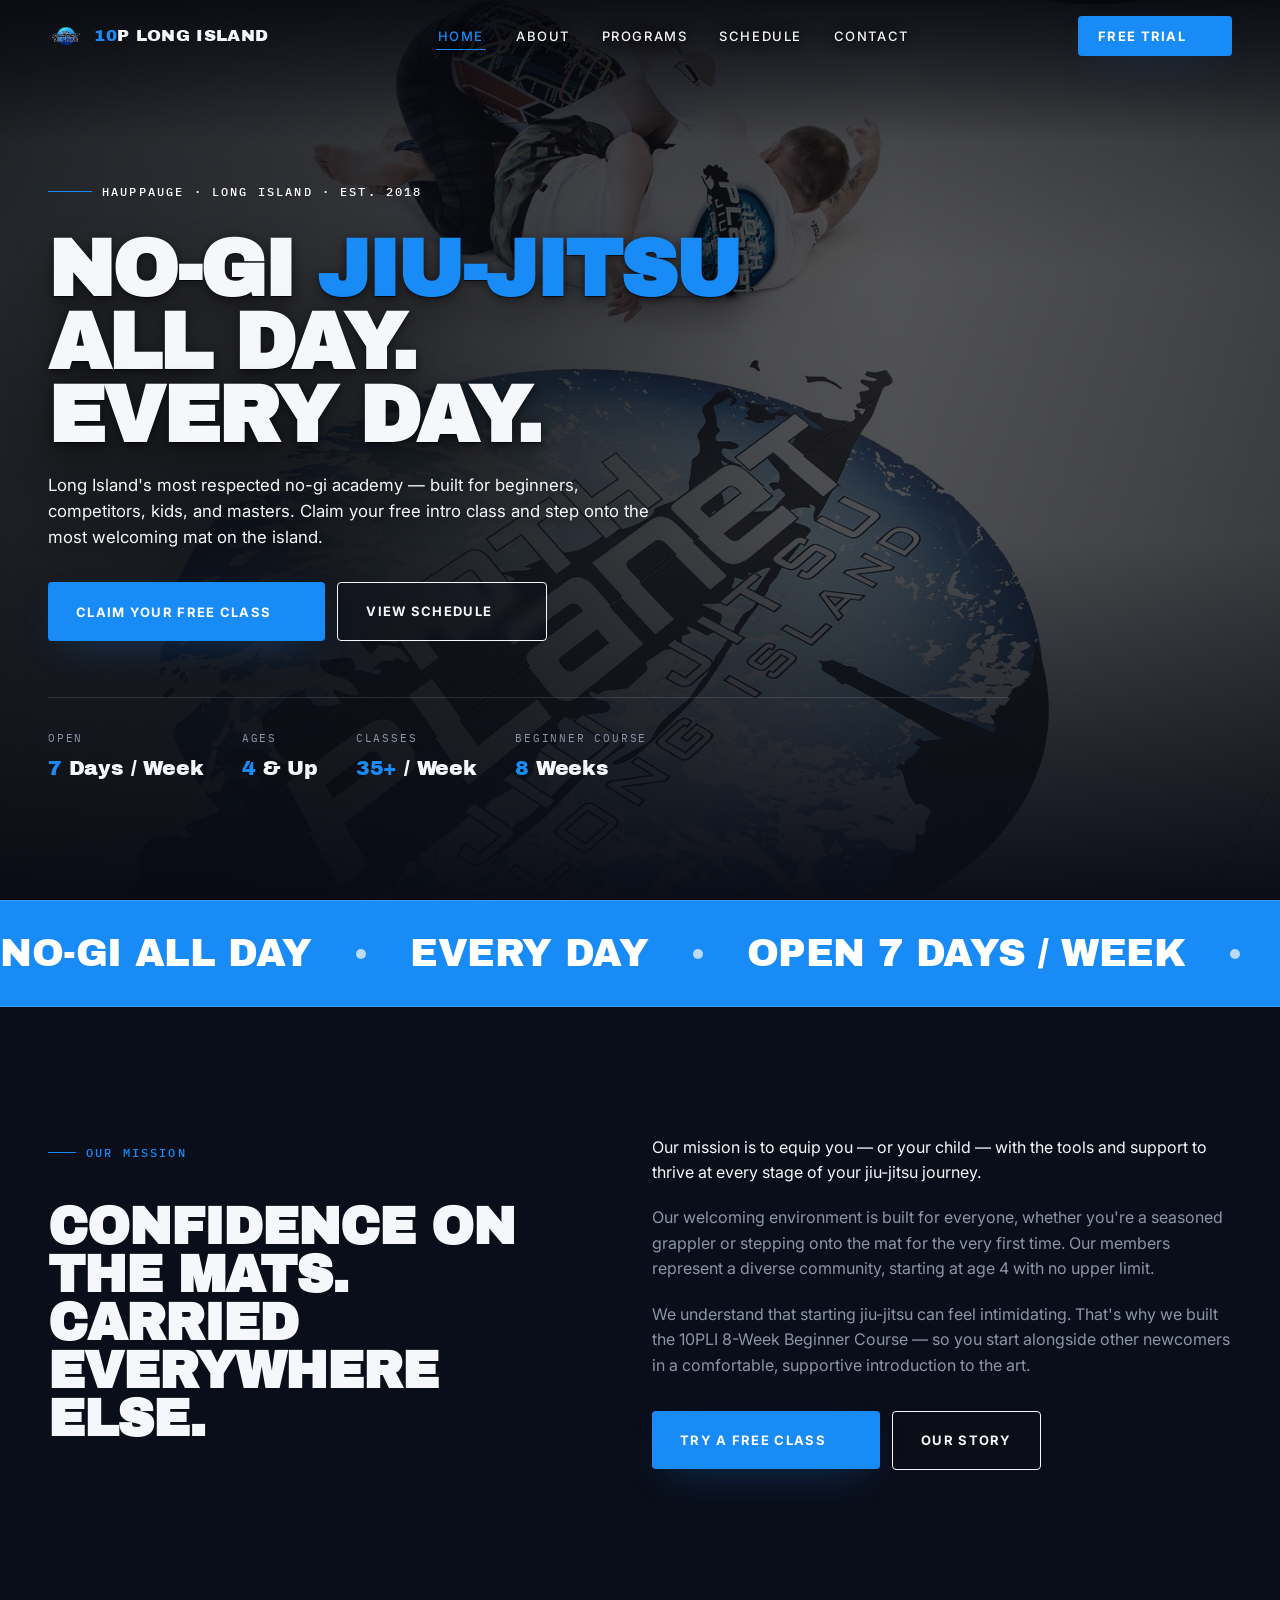
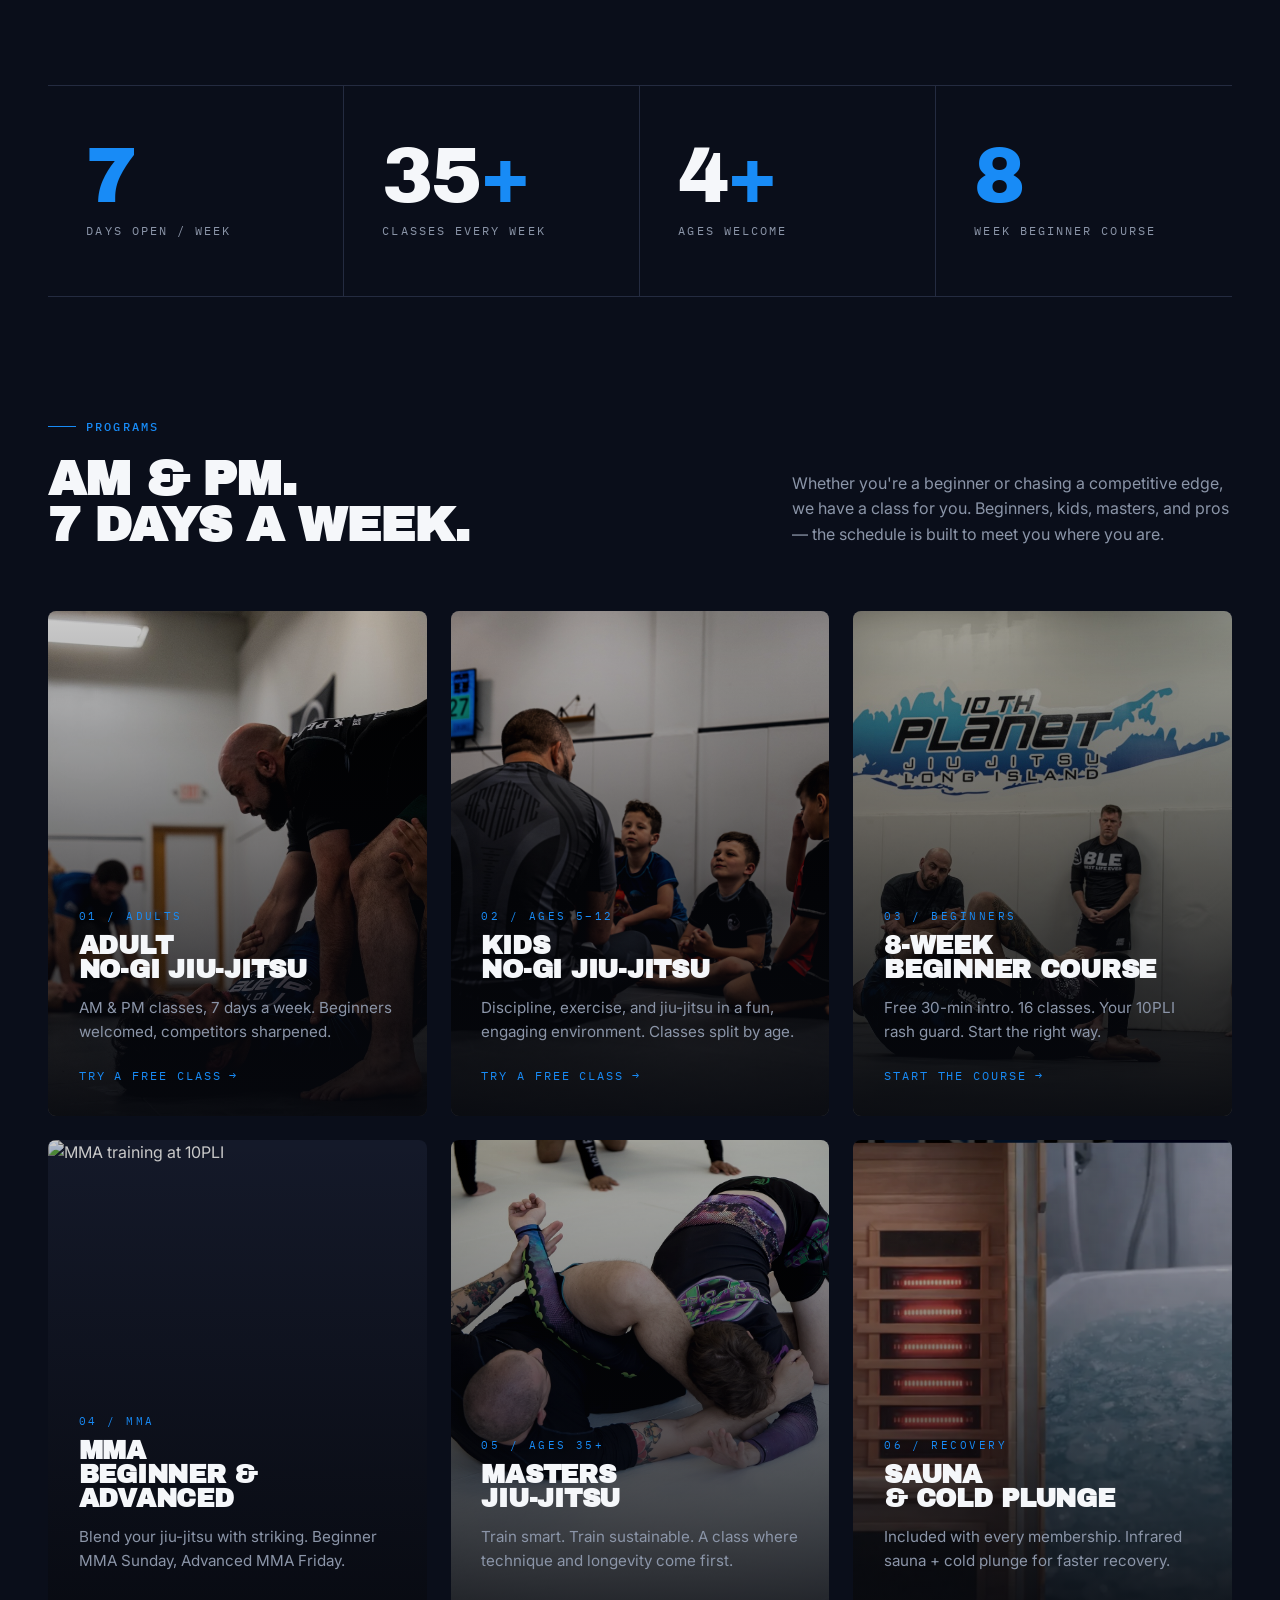
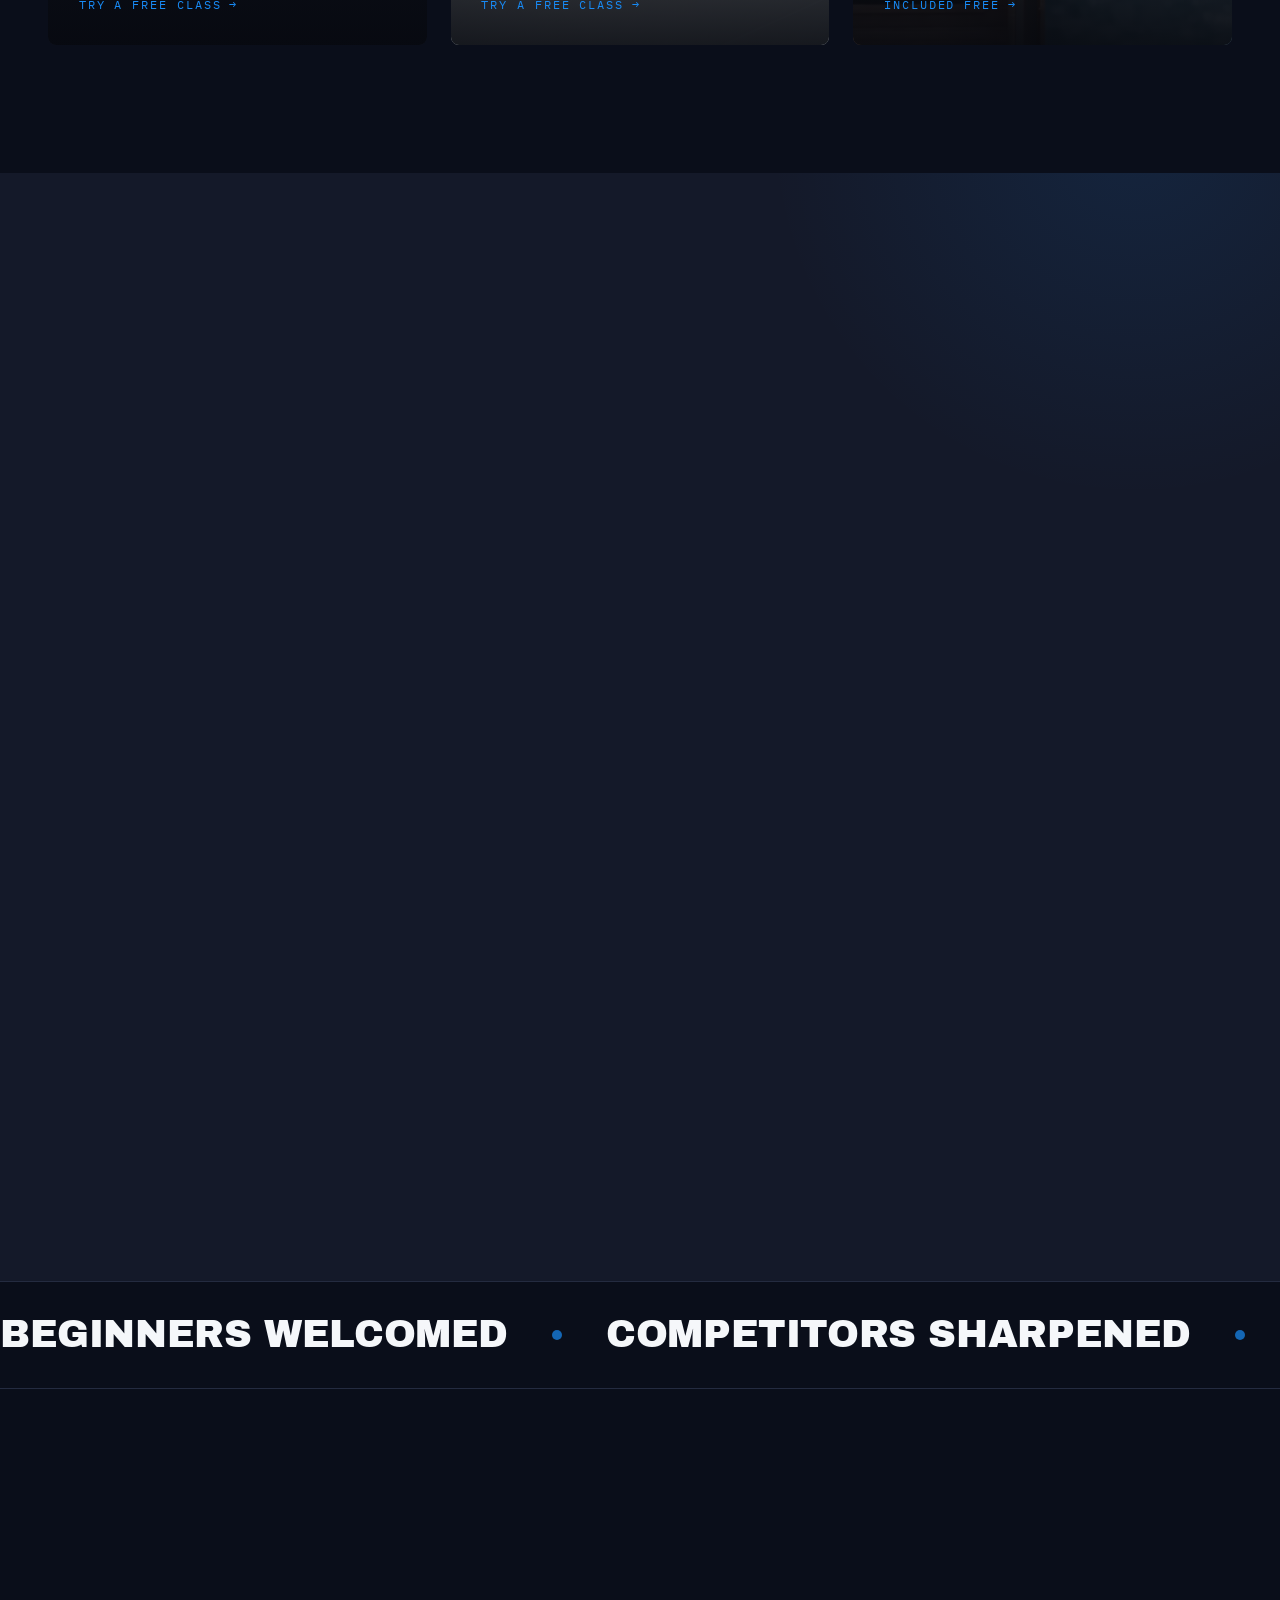
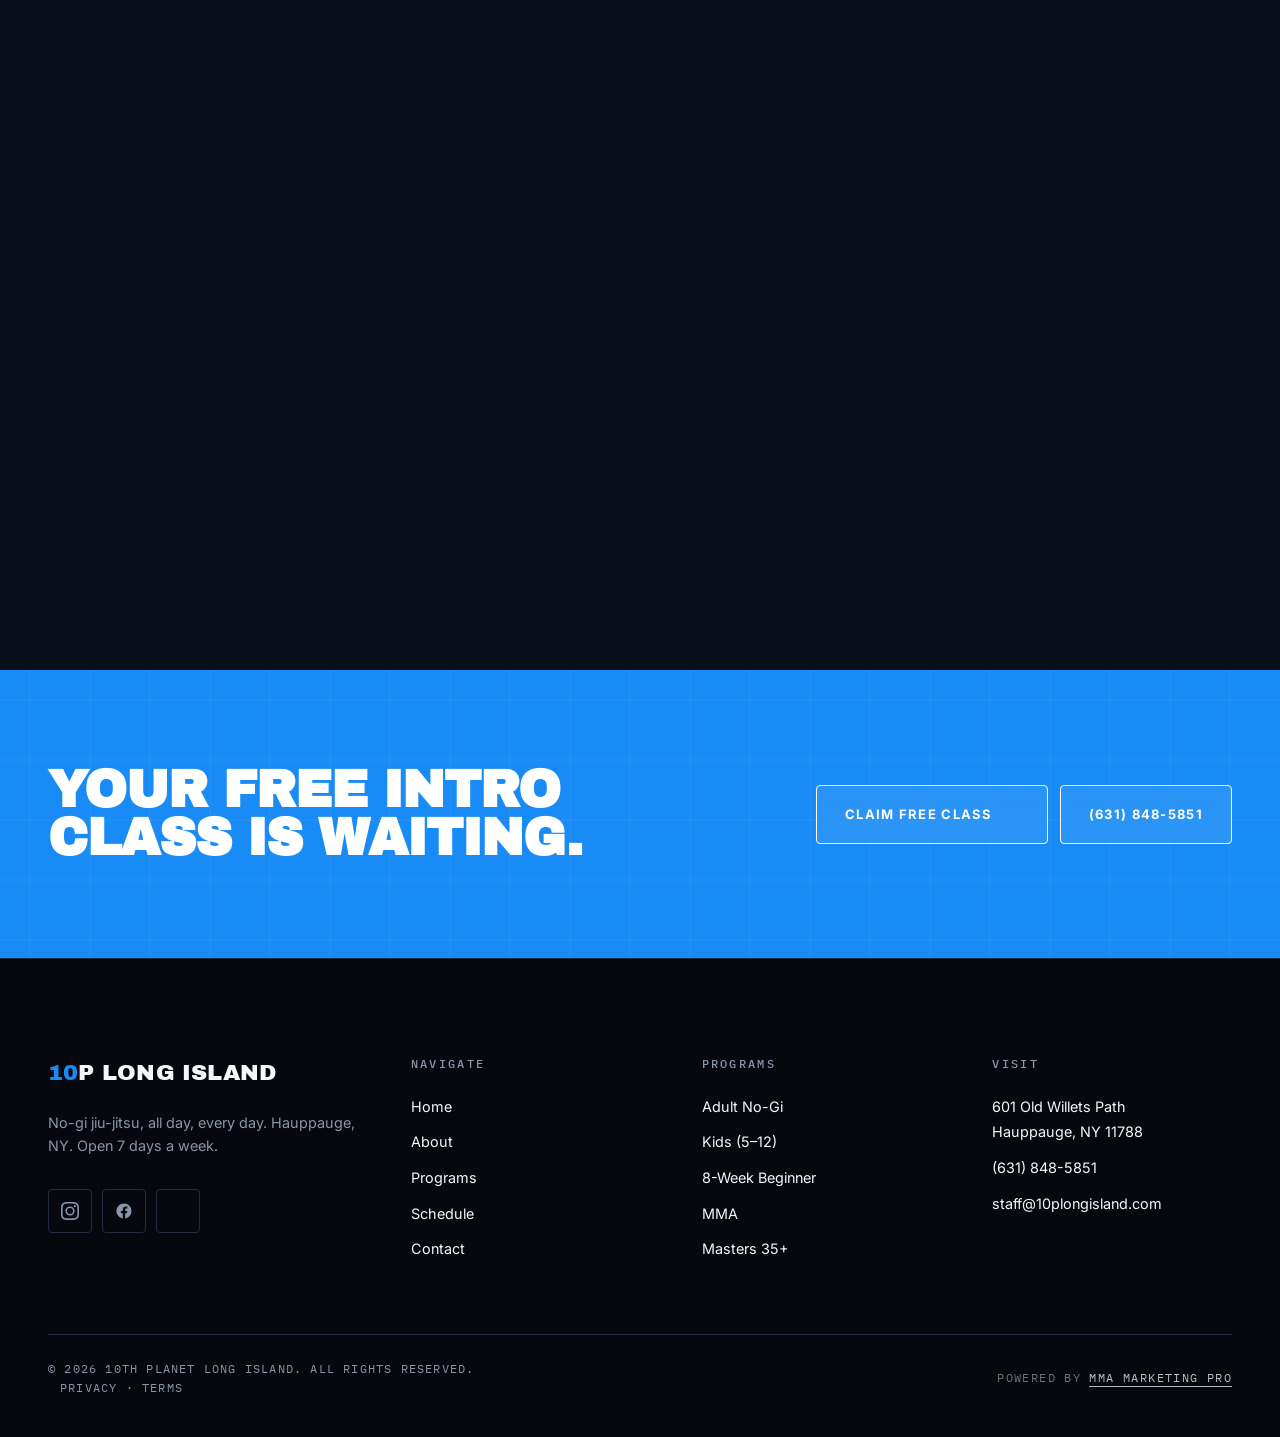
==== commit 5ab11102: "Replace placeholder picsum.photos OG images with real site photos Every page was using https://picsu" ====
--- a/index.html
+++ b/index.html
@@ -14,16 +14,16 @@
 <meta property="og:url" content="https://10plongisland.com/">
 <meta property="og:title" content="10th Planet Long Island — No-Gi Jiu-Jitsu, All Day. Every Day.">
 <meta property="og:description" content="Train at 10th Planet Long Island, Hauppauge's most respected no-gi jiu-jitsu academy. Free intro class, 8-week beginner course, kids, MMA, and masters programs. Open 7 days a week.">
-<meta property="og:image" content="https://picsum.photos/seed/10pli-og-card/1200/630">
+<meta property="og:image" content="https://10plongisland.com/images/hero.jpg">
 <meta property="og:site_name" content="10th Planet Long Island">
 <meta name="twitter:card" content="summary_large_image">
 <meta name="twitter:title" content="10th Planet Long Island — No-Gi Jiu-Jitsu, All Day. Every Day.">
 <meta name="twitter:description" content="Train at 10th Planet Long Island, Hauppauge's most respected no-gi jiu-jitsu academy. Free intro class, 8-week beginner course, kids, MMA, and masters programs. Open 7 days a week.">
-<meta name="twitter:image" content="https://picsum.photos/seed/10pli-og-card/1200/630">
+<meta name="twitter:image" content="https://10plongisland.com/images/hero.jpg">
 <link rel="icon" type="image/svg+xml" href="data:image/svg+xml,%3Csvg xmlns='http://www.w3.org/2000/svg' viewBox='0 0 32 32'%3E%3Crect width='32' height='32' rx='6' fill='%23188BF6'/%3E%3Ctext x='16' y='22' font-family='Arial Black,sans-serif' font-weight='900' font-size='16' fill='white' text-anchor='middle'%3E10%3C/text%3E%3C/svg%3E">
 <link rel="apple-touch-icon" href="data:image/svg+xml,%3Csvg xmlns='http://www.w3.org/2000/svg' viewBox='0 0 32 32'%3E%3Crect width='32' height='32' rx='6' fill='%23188BF6'/%3E%3Ctext x='16' y='22' font-family='Arial Black,sans-serif' font-weight='900' font-size='16' fill='white' text-anchor='middle'%3E10%3C/text%3E%3C/svg%3E">
 <script type="application/ld+json">{"@context":"https://schema.org","@type":"BreadcrumbList","itemListElement":[{"@type":"ListItem","position":1,"name":"Home","item":"https://10plongisland.com/"}]}</script>
-<script type="application/ld+json">{"@context":"https://schema.org","@type":["LocalBusiness","HealthClub","SportsActivityLocation"],"@id":"https://10plongisland.com/#business","name":"10th Planet Long Island","alternateName":"10th Planet Jiu Jitsu Long Island","url":"https://10plongisland.com","telephone":"+1-631-848-5851","email":"staff@10plongisland.com","image":"https://picsum.photos/seed/10pli-og-card/1200/630","priceRange":"$","description":"Long Island's most respected no-gi jiu-jitsu academy. Adult and kids classes, 8-week beginner course, MMA, and Masters 35+. Free intro class available.","address":{"@type":"PostalAddress","streetAddress":"601 Old Willets Path","addressLocality":"Hauppauge","addressRegion":"NY","postalCode":"11788","addressCountry":"US"},"geo":{"@type":"GeoCoordinates","latitude":40.8167,"longitude":-73.2086},"openingHoursSpecification":[{"@type":"OpeningHoursSpecification","dayOfWeek":["Monday","Wednesday","Friday"],"opens":"06:00","closes":"21:00"},{"@type":"OpeningHoursSpecification","dayOfWeek":["Tuesday","Thursday"],"opens":"16:00","closes":"21:00"},{"@type":"OpeningHoursSpecification","dayOfWeek":"Saturday","opens":"08:30","closes":"12:30"},{"@type":"OpeningHoursSpecification","dayOfWeek":"Sunday","opens":"08:00","closes":"13:00"}],"sameAs":["https://www.instagram.com/10plongisland/","https://www.facebook.com/10thplanetLI"],"hasOfferCatalog":{"@type":"OfferCatalog","name":"Programs at 10th Planet Long Island","itemListElement":[{"@type":"Offer","itemOffered":{"@type":"Service","name":"Adult No-Gi Jiu-Jitsu"}},{"@type":"Offer","itemOffered":{"@type":"Service","name":"Kids No-Gi Jiu-Jitsu (Ages 5–12)"}},{"@type":"Offer","itemOffered":{"@type":"Service","name":"8-Week Beginner Course"}},{"@type":"Offer","itemOffered":{"@type":"Service","name":"MMA (Beginner & Advanced)"}},{"@type":"Offer","itemOffered":{"@type":"Service","name":"Masters 35+ Jiu-Jitsu"}},{"@type":"Offer","itemOffered":{"@type":"Service","name":"Infrared Sauna & Cold Plunge Recovery"}}]},"aggregateRating":{"@type":"AggregateRating","ratingValue":"5","reviewCount":"3","bestRating":"5","worstRating":"1"}}</script>
+<script type="application/ld+json">{"@context":"https://schema.org","@type":["LocalBusiness","HealthClub","SportsActivityLocation"],"@id":"https://10plongisland.com/#business","name":"10th Planet Long Island","alternateName":"10th Planet Jiu Jitsu Long Island","url":"https://10plongisland.com","telephone":"+1-631-848-5851","email":"staff@10plongisland.com","image":"https://10plongisland.com/images/hero.jpg","priceRange":"$","description":"Long Island's most respected no-gi jiu-jitsu academy. Adult and kids classes, 8-week beginner course, MMA, and Masters 35+. Free intro class available.","address":{"@type":"PostalAddress","streetAddress":"601 Old Willets Path","addressLocality":"Hauppauge","addressRegion":"NY","postalCode":"11788","addressCountry":"US"},"geo":{"@type":"GeoCoordinates","latitude":40.8167,"longitude":-73.2086},"openingHoursSpecification":[{"@type":"OpeningHoursSpecification","dayOfWeek":["Monday","Wednesday","Friday"],"opens":"06:00","closes":"21:00"},{"@type":"OpeningHoursSpecification","dayOfWeek":["Tuesday","Thursday"],"opens":"16:00","closes":"21:00"},{"@type":"OpeningHoursSpecification","dayOfWeek":"Saturday","opens":"08:30","closes":"12:30"},{"@type":"OpeningHoursSpecification","dayOfWeek":"Sunday","opens":"08:00","closes":"13:00"}],"sameAs":["https://www.instagram.com/10plongisland/","https://www.facebook.com/10thplanetLI"],"hasOfferCatalog":{"@type":"OfferCatalog","name":"Programs at 10th Planet Long Island","itemListElement":[{"@type":"Offer","itemOffered":{"@type":"Service","name":"Adult No-Gi Jiu-Jitsu"}},{"@type":"Offer","itemOffered":{"@type":"Service","name":"Kids No-Gi Jiu-Jitsu (Ages 5–12)"}},{"@type":"Offer","itemOffered":{"@type":"Service","name":"8-Week Beginner Course"}},{"@type":"Offer","itemOffered":{"@type":"Service","name":"MMA (Beginner & Advanced)"}},{"@type":"Offer","itemOffered":{"@type":"Service","name":"Masters 35+ Jiu-Jitsu"}},{"@type":"Offer","itemOffered":{"@type":"Service","name":"Infrared Sauna & Cold Plunge Recovery"}}]},"aggregateRating":{"@type":"AggregateRating","ratingValue":"5","reviewCount":"3","bestRating":"5","worstRating":"1"}}</script>
 <script type="application/ld+json">{"@context":"https://schema.org","@type":"Organization","@id":"https://10plongisland.com/#organization","name":"10th Planet Long Island","url":"https://10plongisland.com","logo":"https://10plongisland.com/images/logo/logo.png","contactPoint":{"@type":"ContactPoint","telephone":"+1-631-848-5851","contactType":"customer service","email":"staff@10plongisland.com","areaServed":"US","availableLanguage":"English"},"sameAs":["https://www.instagram.com/10plongisland/","https://www.facebook.com/10thplanetLI"]}</script>
 <script type="application/ld+json">{"@context":"https://schema.org","@type":"WebSite","@id":"https://10plongisland.com/#website","url":"https://10plongisland.com","name":"10th Planet Long Island","publisher":{"@id":"https://10plongisland.com/#organization"}}</script>
 <script type="application/ld+json">{"@context":"https://schema.org","@type":"LocalBusiness","@id":"https://10plongisland.com/#business","review":[{"@type":"Review","author":{"@type":"Person","name":"Trevor K."},"reviewRating":{"@type":"Rating","ratingValue":"5","bestRating":"5"},"reviewBody":"I could go on for hours about how much I love this gym. This isn't just a Jiu-Jitsu gym, it's a community. Steve, our head coach, is truly phenomenal."},{"@type":"Review","author":{"@type":"Person","name":"Gavin F."},"reviewRating":{"@type":"Rating","ratingValue":"5","bestRating":"5"},"reviewBody":"My son and I have been training with 10th Planet for a year and a half. It's a great school — knowledgeable teachers with a welcoming fun atmosphere."},{"@type":"Review","author":{"@type":"Person","name":"Gahrey O."},"reviewRating":{"@type":"Rating","ratingValue":"5","bestRating":"5"},"reviewBody":"Top-notch BJJ gym with expert instructors who create a welcoming and inclusive environment. Perfect for beginners."}]}</script>
--- a/styles.css
+++ b/styles.css
@@ -1693,3 +1693,1694 @@
   .only-desktop { display: none; }
   .only-mobile { display: initial; }
 }
+
+/* =========================================================================
+   ADULT BEGINNER LANDING PAGE — direct response, mobile-first
+   Scoped under body[data-page="adult-beginner"]
+   ========================================================================= */
+body[data-page="adult-beginner"] {
+  --lp-pad-y: clamp(72px, 9vw, 128px);
+  --lp-pad-y-tight: clamp(56px, 7vw, 96px);
+}
+body[data-page="adult-beginner"] .section { padding-block: var(--lp-pad-y); }
+body[data-page="adult-beginner"] .lp-h2 {
+  font-size: clamp(1.85rem, 4.4vw, 3.5rem);
+  line-height: 0.96;
+  letter-spacing: -0.025em;
+  margin-top: 18px;
+}
+body[data-page="adult-beginner"] .lp-h2 .accent { color: var(--accent); }
+
+/* ---- Minimal LP nav ---- */
+.lp-nav {
+  position: fixed; top: 0; left: 0; right: 0;
+  height: 64px;
+  z-index: 100;
+  background: rgba(10, 14, 26, 0.82);
+  backdrop-filter: blur(14px) saturate(1.1);
+  -webkit-backdrop-filter: blur(14px) saturate(1.1);
+  border-bottom: 1px solid rgba(255, 255, 255, 0.06);
+  display: flex;
+  align-items: center;
+}
+.lp-nav-inner {
+  width: 100%;
+  max-width: 1360px;
+  margin: 0 auto;
+  padding-inline: var(--container-gutter);
+  display: flex;
+  align-items: center;
+  justify-content: space-between;
+  gap: 16px;
+}
+.lp-nav-right { display: inline-flex; align-items: center; gap: 16px; }
+.lp-nav-phone {
+  display: inline-flex;
+  align-items: center;
+  gap: 8px;
+  color: var(--text);
+  font-family: var(--font-mono);
+  font-size: 0.82rem;
+  letter-spacing: 0.06em;
+  padding: 8px 10px;
+  border-radius: var(--radius-sm);
+  transition: color 200ms ease, background 200ms ease;
+}
+.lp-nav-phone i, .lp-nav-phone svg { width: 16px; height: 16px; color: var(--accent); }
+.lp-nav-phone:hover { color: var(--accent); background: var(--accent-subtle); }
+.lp-nav-cta { padding: 10px 18px; font-size: 0.78rem; }
+@media (max-width: 560px) {
+  .lp-nav-phone span { display: none; }
+  .lp-nav-phone { padding: 8px; }
+  .lp-nav-cta { padding: 10px 14px; font-size: 0.72rem; }
+}
+
+/* ---- Hero ---- */
+.lp-hero {
+  position: relative;
+  min-height: clamp(620px, 88vh, 880px);
+  padding-top: calc(64px + clamp(40px, 7vw, 80px));
+  padding-bottom: clamp(40px, 7vw, 96px);
+  overflow: hidden;
+  background: var(--bg);
+  display: flex;
+  align-items: center;
+}
+.lp-hero-bg { position: absolute; inset: 0; z-index: 0; }
+.lp-hero-bg img {
+  width: 100%; height: 100%;
+  object-fit: cover;
+  object-position: center 35%;
+  filter: grayscale(0.3) contrast(1.15) brightness(0.5);
+}
+.lp-hero-bg::after {
+  content: ''; position: absolute; inset: 0;
+  background:
+    radial-gradient(ellipse 55% 65% at 25% 55%, rgba(6,8,14,0.78) 0%, transparent 70%),
+    linear-gradient(90deg, rgba(6,8,14,0.7) 0%, rgba(6,8,14,0.35) 55%, rgba(6,8,14,0.45) 100%),
+    linear-gradient(180deg, rgba(6,8,14,0.35) 0%, rgba(6,8,14,0.05) 30%, rgba(10,14,26,0.98) 100%);
+}
+.lp-hero .container { position: relative; z-index: 2; }
+.lp-hero-inner { max-width: 880px; }
+.lp-hero-h1 {
+  font-size: clamp(2.4rem, 6.6vw, 5.5rem) !important;
+  line-height: 0.92;
+  letter-spacing: -0.03em;
+  margin: 24px 0 22px;
+  text-shadow:
+    0 1px 0 rgba(0,0,0,0.6),
+    0 2px 10px rgba(0,0,0,0.55),
+    0 22px 44px rgba(0,0,0,0.45);
+  max-width: 18ch;
+}
+.lp-hero-h1 .accent {
+  color: var(--accent);
+  text-shadow: 0 0 60px rgba(24,139,246,0.4);
+}
+.lp-hero-lead {
+  color: var(--text);
+  max-width: 56ch;
+  margin-bottom: 28px;
+  font-size: clamp(1.02rem, 1.2vw, 1.2rem);
+  text-shadow: 0 1px 18px rgba(0,0,0,0.7);
+}
+.lp-hero-ctas {
+  display: flex;
+  gap: 12px;
+  flex-wrap: wrap;
+  align-items: center;
+}
+.lp-cta-big {
+  padding: 20px 32px !important;
+  font-size: 0.875rem !important;
+}
+.lp-hero-pills {
+  list-style: none;
+  display: flex;
+  flex-wrap: wrap;
+  gap: 8px 18px;
+  margin-top: 28px;
+  padding-top: 24px;
+  border-top: 1px solid rgba(255,255,255,0.14);
+}
+.lp-hero-pills li {
+  display: inline-flex;
+  align-items: center;
+  gap: 8px;
+  font-family: var(--font-mono);
+  font-size: 0.78rem;
+  text-transform: uppercase;
+  letter-spacing: 0.12em;
+  color: var(--text);
+}
+.lp-hero-pills i, .lp-hero-pills svg {
+  width: 14px; height: 14px;
+  color: var(--accent);
+  background: var(--accent-subtle);
+  border-radius: 50%;
+  padding: 3px;
+}
+@media (max-width: 640px) {
+  .lp-hero { min-height: auto; padding-top: calc(64px + 32px); padding-bottom: 56px; }
+  .lp-hero-h1 { margin: 18px 0 18px; font-size: clamp(2rem, 9vw, 3rem) !important; }
+  .lp-hero-ctas .btn { width: 100%; justify-content: center; }
+  .lp-hero-pills { gap: 8px 14px; }
+  .lp-hero-pills li { font-size: 0.7rem; }
+}
+
+/* ---- Trust bar ---- */
+.lp-trustbar {
+  background: var(--bg-card);
+  border-top: 1px solid var(--border);
+  border-bottom: 1px solid var(--border);
+  padding-block: 18px;
+  overflow: hidden;
+}
+.lp-trustbar-list {
+  list-style: none;
+  display: grid;
+  grid-template-columns: repeat(5, 1fr);
+  gap: clamp(12px, 2.4vw, 32px);
+}
+.lp-trustbar-list li {
+  display: flex;
+  flex-direction: column;
+  gap: 4px;
+  padding-inline: 8px;
+  position: relative;
+}
+.lp-trustbar-list li + li::before {
+  content: '';
+  position: absolute;
+  left: 0; top: 8px; bottom: 8px;
+  width: 1px;
+  background: var(--border);
+}
+.lp-trustbar-list span {
+  font-family: var(--font-mono);
+  font-size: 0.66rem;
+  letter-spacing: 0.18em;
+  text-transform: uppercase;
+  color: var(--muted);
+}
+.lp-trustbar-list strong {
+  font-family: var(--font-display);
+  font-size: clamp(0.95rem, 1.15vw, 1.05rem);
+  letter-spacing: -0.005em;
+  color: var(--text);
+  text-transform: uppercase;
+  line-height: 1.1;
+}
+@media (max-width: 860px) {
+  .lp-trustbar-list { grid-template-columns: repeat(2, 1fr); row-gap: 18px; }
+  .lp-trustbar-list li + li::before { display: none; }
+  .lp-trustbar-list li:nth-child(odd)::after {
+    content: '';
+    position: absolute; right: -8px; top: 8px; bottom: 8px;
+    width: 1px; background: var(--border);
+  }
+  .lp-trustbar-list li:last-child { grid-column: span 2; align-items: center; }
+  .lp-trustbar-list li:last-child::after { display: none; }
+}
+
+/* ---- Section head ---- */
+.lp-section-head {
+  max-width: 880px;
+  margin-inline: auto;
+  margin-bottom: clamp(40px, 6vw, 72px);
+}
+.lp-section-cta {
+  display: inline-flex;
+  align-items: center;
+  gap: 16px;
+  margin-top: clamp(32px, 5vw, 56px);
+  flex-wrap: wrap;
+}
+.lp-section-cta-note {
+  font-family: var(--font-mono);
+  font-size: 0.72rem;
+  letter-spacing: 0.14em;
+  text-transform: uppercase;
+  color: var(--muted);
+}
+
+/* ---- Problem: wrong / right compare ---- */
+.lp-problem { background: var(--bg); }
+.lp-compare {
+  display: grid;
+  grid-template-columns: 1fr auto 1fr;
+  gap: 0;
+  align-items: stretch;
+  border: 1px solid var(--border);
+  border-radius: var(--radius-md);
+  background: var(--bg-card);
+  overflow: hidden;
+  margin-top: clamp(32px, 5vw, 48px);
+}
+.lp-compare-col {
+  padding: clamp(24px, 3.5vw, 44px);
+  display: flex;
+  flex-direction: column;
+  gap: 18px;
+}
+.lp-compare-col--bad { background: rgba(255,90,90,0.02); }
+.lp-compare-col--good { background: linear-gradient(180deg, rgba(24,139,246,0.06), transparent); }
+.lp-compare-label {
+  font-family: var(--font-mono);
+  font-size: 0.72rem;
+  letter-spacing: 0.2em;
+  text-transform: uppercase;
+  color: var(--muted);
+}
+.lp-compare-label--good { color: var(--accent); }
+.lp-compare-list { list-style: none; display: grid; gap: 14px; margin-top: 4px; }
+.lp-compare-list li {
+  display: grid;
+  grid-template-columns: 24px 1fr;
+  gap: 14px;
+  align-items: start;
+  font-size: 1rem;
+  line-height: 1.5;
+}
+.lp-compare-list i, .lp-compare-list svg { width: 20px; height: 20px; margin-top: 2px; }
+.lp-compare-list--bad li { color: var(--muted); }
+.lp-compare-list--bad i, .lp-compare-list--bad svg { color: #c95757; opacity: 0.85; }
+.lp-compare-list--bad s { text-decoration-color: rgba(201,87,87,0.6); }
+.lp-compare-list--good li { color: var(--text); font-weight: 500; }
+.lp-compare-list--good i, .lp-compare-list--good svg {
+  color: var(--accent);
+  background: var(--accent-subtle);
+  border-radius: 50%;
+  padding: 3px;
+}
+.lp-compare-divider {
+  width: 56px;
+  display: flex;
+  align-items: center;
+  justify-content: center;
+  position: relative;
+  background: var(--bg-elevated);
+  border-inline: 1px solid var(--border);
+}
+.lp-compare-divider span {
+  font-family: var(--font-display);
+  font-size: 1.1rem;
+  letter-spacing: -0.02em;
+  color: var(--accent);
+  text-transform: uppercase;
+}
+@media (max-width: 860px) {
+  .lp-compare { grid-template-columns: 1fr; }
+  .lp-compare-divider {
+    width: auto; height: 44px;
+    border-inline: 0;
+    border-block: 1px solid var(--border);
+  }
+}
+
+/* ---- Solution: 3 steps timeline ---- */
+.lp-solution { background: var(--bg-card); border-block: 1px solid var(--border); }
+.lp-steps {
+  list-style: none;
+  display: grid;
+  gap: 0;
+  counter-reset: lp-step;
+  position: relative;
+}
+.lp-step {
+  display: grid;
+  grid-template-columns: minmax(120px, 200px) 1fr;
+  gap: clamp(24px, 4vw, 56px);
+  padding-block: clamp(32px, 4.5vw, 56px);
+  border-bottom: 1px solid var(--border);
+  align-items: start;
+}
+.lp-step:last-child { border-bottom: 0; }
+.lp-step-num {
+  font-family: var(--font-display);
+  font-size: clamp(4rem, 9vw, 7rem);
+  line-height: 0.85;
+  letter-spacing: -0.05em;
+  color: transparent;
+  -webkit-text-stroke: 2px var(--accent);
+  position: sticky;
+  top: 100px;
+}
+.lp-step-tag {
+  display: inline-flex;
+  align-items: center;
+  gap: 8px;
+  font-family: var(--font-mono);
+  font-size: 0.72rem;
+  letter-spacing: 0.18em;
+  text-transform: uppercase;
+  color: var(--accent);
+  padding: 6px 12px;
+  background: var(--accent-subtle);
+  border-radius: var(--radius-pill);
+  margin-bottom: 16px;
+}
+.lp-step-body h3 {
+  font-size: clamp(1.5rem, 2.8vw, 2.5rem);
+  margin-bottom: 14px;
+  letter-spacing: -0.015em;
+}
+.lp-step-body p {
+  color: var(--text);
+  font-size: clamp(1rem, 1.15vw, 1.1rem);
+  line-height: 1.6;
+  max-width: 58ch;
+}
+.lp-step-details {
+  list-style: none;
+  display: grid;
+  gap: 10px;
+  margin-top: 20px;
+}
+.lp-step-details li {
+  position: relative;
+  padding-left: 22px;
+  font-family: var(--font-mono);
+  font-size: 0.82rem;
+  letter-spacing: 0.04em;
+  color: var(--muted);
+}
+.lp-step-details li::before {
+  content: '+';
+  position: absolute; left: 0; top: -2px;
+  color: var(--accent);
+  font-size: 1.1rem;
+  font-weight: 700;
+}
+@media (max-width: 760px) {
+  .lp-step { grid-template-columns: 1fr; gap: 14px; }
+  .lp-step-num { font-size: 4rem; position: static; }
+}
+
+/* ---- Why grid ---- */
+.lp-why { background: var(--bg); }
+.lp-why-grid {
+  display: grid;
+  grid-template-columns: repeat(3, 1fr);
+  border: 1px solid var(--border);
+  border-radius: var(--radius-md);
+  overflow: hidden;
+  background: var(--bg-card);
+}
+.lp-why-item {
+  padding: clamp(24px, 2.6vw, 36px);
+  border-right: 1px solid var(--border);
+  border-bottom: 1px solid var(--border);
+  display: flex;
+  flex-direction: column;
+  gap: 12px;
+  transition: background 240ms ease;
+}
+.lp-why-item:nth-child(3n) { border-right: 0; }
+.lp-why-item:nth-last-child(-n+3) { border-bottom: 0; }
+.lp-why-item:hover { background: var(--bg-elevated); }
+.lp-why-num {
+  font-family: var(--font-mono);
+  font-size: 0.72rem;
+  letter-spacing: 0.22em;
+  color: var(--accent);
+}
+.lp-why-item h3 {
+  font-size: clamp(1.05rem, 1.5vw, 1.3rem);
+  letter-spacing: -0.01em;
+  line-height: 1.15;
+}
+.lp-why-item p {
+  color: var(--muted);
+  font-size: 0.95rem;
+  line-height: 1.6;
+  margin-top: 2px;
+}
+@media (max-width: 960px) {
+  .lp-why-grid { grid-template-columns: repeat(2, 1fr); }
+  .lp-why-item:nth-child(3n) { border-right: 1px solid var(--border); }
+  .lp-why-item:nth-child(2n) { border-right: 0; }
+  .lp-why-item:nth-last-child(-n+3) { border-bottom: 1px solid var(--border); }
+  .lp-why-item:nth-last-child(-n+2) { border-bottom: 0; }
+}
+@media (max-width: 560px) {
+  .lp-why-grid { grid-template-columns: 1fr; }
+  .lp-why-item, .lp-why-item:nth-child(n) {
+    border-right: 0;
+    border-bottom: 1px solid var(--border);
+  }
+  .lp-why-item:last-child { border-bottom: 0; }
+}
+
+/* ---- What you'll build ---- */
+.lp-build { background: var(--bg-card); border-top: 1px solid var(--border); }
+.lp-build-grid {
+  display: grid;
+  grid-template-columns: 0.95fr 1.05fr;
+  gap: clamp(32px, 5vw, 72px);
+  align-items: center;
+}
+.lp-build-image {
+  position: relative;
+  border-radius: var(--radius-md);
+  overflow: hidden;
+  aspect-ratio: 4/5;
+  background: var(--bg-elevated);
+}
+.lp-build-image img {
+  width: 100%; height: 100%;
+  object-fit: cover;
+  filter: contrast(1.08) saturate(1.05);
+}
+.lp-build-badge {
+  position: absolute;
+  bottom: 20px; left: 20px;
+  background: var(--accent);
+  color: #fff;
+  padding: 16px 20px;
+  border-radius: var(--radius-md);
+  display: inline-flex;
+  align-items: center;
+  gap: 12px;
+  box-shadow: 0 20px 48px -16px var(--accent-glow);
+}
+.lp-build-badge-num {
+  font-family: var(--font-display);
+  font-size: 2.6rem;
+  line-height: 0.9;
+  letter-spacing: -0.04em;
+}
+.lp-build-badge-label {
+  font-family: var(--font-mono);
+  font-size: 0.7rem;
+  letter-spacing: 0.16em;
+  text-transform: uppercase;
+  line-height: 1.2;
+}
+.lp-build-list {
+  list-style: none;
+  display: grid;
+  gap: 14px;
+  margin-top: 28px;
+}
+.lp-build-list li {
+  display: grid;
+  grid-template-columns: 28px 1fr;
+  gap: 14px;
+  align-items: start;
+  font-size: 1.02rem;
+  line-height: 1.45;
+}
+.lp-build-list i, .lp-build-list svg {
+  width: 22px; height: 22px;
+  color: var(--accent);
+  margin-top: 2px;
+}
+.lp-build-note {
+  margin-top: 28px;
+  padding: 18px 22px;
+  border-left: 0;
+  background: var(--bg-elevated);
+  border: 1px solid var(--border);
+  border-radius: var(--radius-sm);
+  color: var(--muted);
+  font-size: 0.98rem;
+  line-height: 1.6;
+}
+.lp-build-note em { color: var(--text); font-style: normal; font-weight: 600; }
+@media (max-width: 880px) { .lp-build-grid { grid-template-columns: 1fr; } }
+
+/* ---- Social proof summary ---- */
+.lp-proof { background: var(--bg); }
+.lp-proof-summary {
+  margin: clamp(40px, 5vw, 64px) auto 0;
+  max-width: 62ch;
+  text-align: center;
+  color: var(--muted);
+  font-size: 1.02rem;
+  line-height: 1.65;
+}
+
+/* ---- Who this is for ---- */
+.lp-fit { background: var(--bg-card); border-block: 1px solid var(--border); }
+.lp-fit-grid {
+  display: grid;
+  grid-template-columns: repeat(4, 1fr);
+  gap: clamp(14px, 1.8vw, 22px);
+}
+.lp-fit-card {
+  padding: clamp(20px, 2.4vw, 28px);
+  background: var(--bg);
+  border: 1px solid var(--border);
+  border-radius: var(--radius-md);
+  display: flex;
+  flex-direction: column;
+  gap: 12px;
+  transition: border-color 260ms ease, transform 260ms ease;
+}
+.lp-fit-card:hover { border-color: var(--accent); transform: translateY(-3px); }
+.lp-fit-icon {
+  width: 44px; height: 44px;
+  border-radius: var(--radius-sm);
+  background: var(--accent-subtle);
+  color: var(--accent);
+  display: inline-flex;
+  align-items: center;
+  justify-content: center;
+  margin-bottom: 4px;
+}
+.lp-fit-icon i, .lp-fit-icon svg { width: 22px; height: 22px; }
+.lp-fit-card h3 {
+  font-size: clamp(1.05rem, 1.4vw, 1.25rem);
+  letter-spacing: -0.005em;
+  line-height: 1.15;
+}
+.lp-fit-card p {
+  color: var(--muted);
+  font-size: 0.94rem;
+  line-height: 1.55;
+}
+.lp-fit-card em { color: var(--text); font-style: normal; font-weight: 600; }
+@media (max-width: 960px) { .lp-fit-grid { grid-template-columns: repeat(2, 1fr); } }
+@media (max-width: 520px) { .lp-fit-grid { grid-template-columns: 1fr; } }
+
+/* ---- The offer ---- */
+.lp-offer-section {
+  background:
+    radial-gradient(ellipse 70% 50% at 50% 0%, rgba(24,139,246,0.10), transparent 60%),
+    var(--bg);
+  position: relative;
+  overflow: hidden;
+}
+.lp-offer {
+  margin: 0 auto;
+  max-width: 760px;
+  background: var(--bg-card);
+  border: 1px solid var(--accent);
+  border-radius: var(--radius-lg);
+  padding: clamp(28px, 4vw, 48px);
+  box-shadow: 0 30px 80px -30px var(--accent-glow);
+  position: relative;
+}
+.lp-offer::before {
+  content: '';
+  position: absolute;
+  inset: -1px;
+  border-radius: var(--radius-lg);
+  background: linear-gradient(135deg, rgba(24,139,246,0.5), transparent 40%, transparent 60%, rgba(24,139,246,0.3));
+  z-index: -1;
+  filter: blur(20px);
+  opacity: 0.6;
+}
+.lp-offer-header {
+  text-align: center;
+  padding-bottom: clamp(24px, 3vw, 32px);
+  margin-bottom: clamp(24px, 3vw, 32px);
+  border-bottom: 1px solid var(--border);
+}
+.lp-offer-tag {
+  display: inline-flex;
+  align-items: center;
+  gap: 8px;
+  font-family: var(--font-mono);
+  font-size: 0.72rem;
+  letter-spacing: 0.18em;
+  text-transform: uppercase;
+  color: var(--accent);
+  padding: 7px 14px;
+  background: var(--accent-subtle);
+  border-radius: var(--radius-pill);
+  margin-bottom: 18px;
+}
+.lp-offer-title {
+  font-size: clamp(1.5rem, 3.2vw, 2.4rem);
+  letter-spacing: -0.02em;
+  line-height: 1.05;
+  margin-bottom: 10px;
+}
+.lp-offer-sub {
+  color: var(--muted);
+  font-size: 1rem;
+  margin: 0 auto;
+}
+.lp-offer-stack {
+  display: grid;
+  gap: 16px;
+}
+.lp-offer-row {
+  display: grid;
+  grid-template-columns: 28px 1fr;
+  gap: 16px;
+  align-items: start;
+}
+.lp-offer-row i, .lp-offer-row svg {
+  width: 24px; height: 24px;
+  color: #fff;
+  background: var(--accent);
+  border-radius: 50%;
+  padding: 4px;
+}
+.lp-offer-row strong {
+  display: block;
+  color: var(--text);
+  font-size: 1.02rem;
+  margin-bottom: 4px;
+  font-weight: 600;
+}
+.lp-offer-row span {
+  display: block;
+  color: var(--muted);
+  font-size: 0.94rem;
+  line-height: 1.5;
+}
+.lp-offer-cta {
+  margin-top: clamp(28px, 4vw, 36px);
+  padding-top: clamp(24px, 3vw, 32px);
+  border-top: 1px solid var(--border);
+  display: flex;
+  flex-direction: column;
+  align-items: center;
+  gap: 12px;
+}
+.lp-offer-cta .btn { width: 100%; max-width: 460px; }
+.lp-offer-microcopy {
+  font-family: var(--font-mono);
+  font-size: 0.72rem;
+  letter-spacing: 0.14em;
+  text-transform: uppercase;
+  color: var(--muted);
+  text-align: center;
+}
+
+.lp-after-form {
+  margin: clamp(40px, 6vw, 64px) auto 0;
+  max-width: 760px;
+  padding: clamp(24px, 3vw, 36px);
+  background: var(--bg-card);
+  border: 1px solid var(--border);
+  border-radius: var(--radius-md);
+}
+.lp-after-steps {
+  list-style: none;
+  display: grid;
+  gap: 12px;
+  margin-top: 16px;
+}
+.lp-after-steps li {
+  font-size: 0.98rem;
+  color: var(--text);
+  line-height: 1.5;
+  padding-left: 4px;
+}
+.lp-after-steps b {
+  display: inline-block;
+  width: 22px;
+  font-family: var(--font-mono);
+  color: var(--accent);
+  font-weight: 700;
+  letter-spacing: 0.04em;
+}
+
+/* ---- Schedule blocks ---- */
+.lp-schedule { background: var(--bg); }
+.lp-schedule-grid {
+  display: grid;
+  grid-template-columns: repeat(4, 1fr);
+  gap: clamp(14px, 1.8vw, 20px);
+}
+.lp-schedule-block {
+  padding: clamp(22px, 2.6vw, 32px);
+  background: var(--bg-card);
+  border: 1px solid var(--border);
+  border-radius: var(--radius-md);
+  display: flex;
+  flex-direction: column;
+  gap: 10px;
+  min-height: 200px;
+}
+.lp-schedule-block--cta {
+  background: var(--accent);
+  border-color: var(--accent);
+  color: #fff;
+}
+.lp-schedule-block--cta h3 { color: #fff; }
+.lp-schedule-block--cta p { color: rgba(255,255,255,0.85); }
+.lp-schedule-block--cta .btn-ghost {
+  margin-top: auto;
+  border-color: rgba(255,255,255,0.8);
+  color: #fff;
+  background: rgba(255,255,255,0.08);
+}
+.lp-schedule-block--cta .btn-ghost:hover { background: #fff; color: var(--accent); }
+.lp-schedule-tag {
+  font-family: var(--font-mono);
+  font-size: 0.7rem;
+  letter-spacing: 0.18em;
+  text-transform: uppercase;
+  color: var(--accent);
+  padding: 5px 10px;
+  background: var(--accent-subtle);
+  border-radius: var(--radius-pill);
+  align-self: flex-start;
+}
+.lp-schedule-block h3 {
+  font-size: clamp(1.15rem, 1.5vw, 1.4rem);
+  letter-spacing: -0.01em;
+  margin-top: 4px;
+}
+.lp-schedule-block p {
+  color: var(--muted);
+  font-size: 0.95rem;
+  line-height: 1.55;
+}
+.lp-schedule-foot {
+  margin-top: clamp(32px, 5vw, 48px);
+  text-align: center;
+}
+.lp-schedule-link {
+  display: inline-flex;
+  align-items: center;
+  gap: 8px;
+  font-family: var(--font-mono);
+  font-size: 0.78rem;
+  letter-spacing: 0.16em;
+  text-transform: uppercase;
+  color: var(--accent);
+  border-bottom: 1px solid var(--accent);
+  padding-bottom: 4px;
+  transition: gap 200ms ease, color 200ms ease;
+}
+.lp-schedule-link:hover { gap: 14px; color: var(--accent-hover); }
+.lp-schedule-link i, .lp-schedule-link svg { width: 14px; height: 14px; }
+@media (max-width: 1000px) { .lp-schedule-grid { grid-template-columns: repeat(2, 1fr); } }
+@media (max-width: 520px) { .lp-schedule-grid { grid-template-columns: 1fr; } }
+
+/* ---- FAQ section ---- */
+.lp-faq-section { background: var(--bg-card); border-top: 1px solid var(--border); }
+body[data-page="adult-beginner"] .faq summary {
+  font-size: 0.95rem;
+  padding: 18px 22px;
+}
+
+/* ---- Final CTA ---- */
+.lp-final-cta {
+  background:
+    radial-gradient(ellipse 60% 80% at 80% 30%, rgba(255,255,255,0.12), transparent 60%),
+    var(--accent);
+  color: #fff;
+  padding-block: clamp(64px, 8vw, 112px);
+  position: relative;
+  overflow: hidden;
+}
+.lp-final-cta::before {
+  content: '';
+  position: absolute;
+  inset: 0;
+  background-image: url("data:image/svg+xml,%3Csvg xmlns='http://www.w3.org/2000/svg' width='60' height='60'%3E%3Cpath d='M0 30h60M30 0v60' stroke='rgba(255,255,255,0.06)' stroke-width='1'/%3E%3C/svg%3E");
+  pointer-events: none;
+}
+.lp-final-cta .eyebrow::before { background: rgba(255,255,255,0.8); }
+.lp-final-cta-inner {
+  display: grid;
+  grid-template-columns: 1.2fr 1fr;
+  gap: clamp(40px, 6vw, 80px);
+  align-items: center;
+  position: relative;
+}
+.lp-final-cta-h {
+  font-size: clamp(2rem, 5vw, 4.25rem) !important;
+  line-height: 0.95;
+  letter-spacing: -0.025em;
+  margin-top: 20px;
+  color: #fff;
+  max-width: 18ch;
+}
+.lp-final-cta-h .accent-inverse {
+  color: #0A0E1A;
+}
+.lp-final-cta-lead {
+  margin-top: 22px;
+  font-size: clamp(1.02rem, 1.2vw, 1.18rem);
+  color: rgba(255,255,255,0.92);
+  max-width: 50ch;
+  line-height: 1.55;
+}
+.lp-final-cta-actions {
+  display: flex;
+  flex-direction: column;
+  gap: 14px;
+  align-items: stretch;
+}
+.lp-final-cta-actions .btn-primary {
+  background: #0A0E1A;
+  color: #fff;
+  box-shadow: 0 14px 40px -14px rgba(0,0,0,0.5);
+}
+.lp-final-cta-actions .btn-primary:hover { background: #000; }
+.lp-final-cta-actions .btn-ghost {
+  border-color: #fff;
+  color: #fff;
+  background: rgba(255,255,255,0.1);
+}
+.lp-final-cta-actions .btn-ghost:hover { background: #fff; color: var(--accent); }
+.lp-final-cta-address {
+  display: inline-flex;
+  align-items: center;
+  gap: 10px;
+  font-family: var(--font-mono);
+  font-size: 0.76rem;
+  letter-spacing: 0.14em;
+  text-transform: uppercase;
+  color: rgba(255,255,255,0.85);
+  margin-top: 8px;
+}
+.lp-final-cta-address i, .lp-final-cta-address svg { width: 16px; height: 16px; }
+@media (max-width: 880px) {
+  .lp-final-cta-inner { grid-template-columns: 1fr; }
+  .lp-final-cta-actions { margin-top: 8px; }
+}
+
+/* ---- Compact LP footer ---- */
+.lp-footer { padding-top: clamp(48px, 7vw, 80px); }
+.lp-footer-inner {
+  display: grid;
+  grid-template-columns: 1fr auto;
+  gap: clamp(24px, 3vw, 48px);
+  align-items: end;
+  margin-bottom: 32px;
+}
+.lp-footer-meta {
+  display: flex;
+  flex-direction: column;
+  gap: 8px;
+  text-align: right;
+}
+.lp-footer-meta a {
+  color: var(--text);
+  font-size: 0.92rem;
+  transition: color 200ms ease;
+}
+.lp-footer-meta a:hover { color: var(--accent); }
+@media (max-width: 640px) {
+  .lp-footer-inner { grid-template-columns: 1fr; }
+  .lp-footer-meta { text-align: left; }
+}
+
+/* ---- Sticky mobile CTA ---- */
+.lp-sticky {
+  position: fixed;
+  bottom: 0; left: 0; right: 0;
+  z-index: 90;
+  padding: 12px var(--container-gutter) calc(12px + env(safe-area-inset-bottom));
+  background: rgba(10, 14, 26, 0.95);
+  backdrop-filter: blur(14px);
+  -webkit-backdrop-filter: blur(14px);
+  border-top: 1px solid var(--border);
+  display: flex;
+  align-items: center;
+  gap: 10px;
+  transform: translateY(110%);
+  opacity: 0;
+  transition: transform 320ms var(--ease-out), opacity 240ms ease;
+  pointer-events: none;
+}
+.lp-sticky.is-visible {
+  transform: translateY(0);
+  opacity: 1;
+  pointer-events: auto;
+}
+.lp-sticky-call {
+  width: 52px; height: 52px;
+  flex-shrink: 0;
+  border-radius: var(--radius-sm);
+  border: 1px solid var(--border);
+  background: var(--bg-card);
+  color: var(--accent);
+  display: inline-flex;
+  align-items: center;
+  justify-content: center;
+  transition: background 200ms ease, border-color 200ms ease;
+}
+.lp-sticky-call:hover { background: var(--accent-subtle); border-color: var(--accent); }
+.lp-sticky-call i, .lp-sticky-call svg { width: 22px; height: 22px; }
+.lp-sticky-cta {
+  flex: 1;
+  padding: 16px 20px !important;
+  font-size: 0.82rem !important;
+}
+/* Hide sticky on >= tablet — main CTAs are visible enough */
+@media (min-width: 901px) { .lp-sticky { display: none !important; } }
+
+/* ---- Form trust note ---- */
+.lp-form-trust {
+  margin-top: 14px;
+  font-size: 0.78rem;
+  color: var(--muted);
+  text-align: center;
+  line-height: 1.5;
+}
+
+/* ---- Reduce body padding when sticky mobile CTA is present ---- */
+@media (max-width: 900px) {
+  body[data-page="adult-beginner"] .footer { padding-bottom: 100px; }
+}
+
+/* =========================================================================
+   FREE-TRIAL LIGHT-MODE LANDING PAGE
+   ========================================================================= */
+
+/* ---- Light-mode variable overrides ---- */
+body[data-page="free-trial"] {
+  --bg: #FFFFFF;
+  --bg-card: #FFFFFF;
+  --bg-elevated: #F5F7FA;
+  --text: #0F1117;
+  --muted: #5A6478;
+  --border: #E3E7EF;
+  --border-strong: #CDD3DE;
+  --accent-subtle: rgba(24, 139, 246, 0.07);
+  --accent-glow: rgba(24, 139, 246, 0.18);
+}
+body[data-page="free-trial"]::before {
+  opacity: 0.018;
+  mix-blend-mode: multiply;
+}
+body[data-page="free-trial"] .section { padding-block: clamp(72px, 9vw, 128px); }
+body[data-page="free-trial"] .lt-h2 {
+  font-size: clamp(1.85rem, 4.4vw, 3.5rem);
+  line-height: 0.96;
+  letter-spacing: -0.025em;
+  margin-top: 18px;
+}
+body[data-page="free-trial"] .lt-h2 .accent { color: var(--accent); }
+body[data-page="free-trial"] .lead { color: var(--muted); }
+
+/* ---- Shared component light overrides ---- */
+body[data-page="free-trial"] .btn-ghost {
+  border-color: var(--accent);
+  color: var(--accent);
+  background: rgba(24, 139, 246, 0.04);
+  backdrop-filter: none;
+  -webkit-backdrop-filter: none;
+}
+body[data-page="free-trial"] .btn-ghost:hover {
+  background: var(--accent);
+  color: #fff;
+  border-color: var(--accent);
+}
+body[data-page="free-trial"] .testimonial {
+  box-shadow: 0 1px 3px rgba(0,0,0,0.04), 0 8px 28px rgba(0,0,0,0.05);
+}
+body[data-page="free-trial"] .faq {
+  box-shadow: 0 1px 3px rgba(0,0,0,0.03);
+}
+
+/* ---- Lead modal stays dark ---- */
+body[data-page="free-trial"] .lead-modal__card {
+  --bg: #0A0E1A;
+  --bg-card: #141929;
+  --bg-elevated: #1C2338;
+  --text: #F5F7FA;
+  --muted: #8B95A8;
+  --border: #242B40;
+  color: #F5F7FA;
+}
+
+/* ---- Light nav ---- */
+.lt-nav {
+  position: fixed; top: 0; left: 0; right: 0;
+  height: 64px;
+  z-index: 100;
+  background: rgba(255, 255, 255, 0.92);
+  backdrop-filter: blur(16px) saturate(1.2);
+  -webkit-backdrop-filter: blur(16px) saturate(1.2);
+  border-bottom: 1px solid var(--border);
+  display: flex;
+  align-items: center;
+}
+.lt-nav-inner {
+  width: 100%;
+  max-width: 1360px;
+  margin: 0 auto;
+  padding-inline: var(--container-gutter);
+  display: flex;
+  align-items: center;
+  justify-content: space-between;
+  gap: 16px;
+}
+.lt-nav .nav-logo-text { color: var(--text); }
+.lt-nav .nav-logo-text .ten { color: var(--accent); }
+.lt-nav-right { display: inline-flex; align-items: center; gap: 16px; }
+.lt-nav-phone {
+  display: inline-flex;
+  align-items: center;
+  gap: 8px;
+  color: var(--muted);
+  font-family: var(--font-mono);
+  font-size: 0.82rem;
+  letter-spacing: 0.06em;
+  padding: 8px 10px;
+  border-radius: var(--radius-sm);
+  transition: color 200ms ease, background 200ms ease;
+}
+.lt-nav-phone i, .lt-nav-phone svg { width: 16px; height: 16px; color: var(--accent); }
+.lt-nav-phone:hover { color: var(--accent); background: var(--accent-subtle); }
+.lt-nav-cta { padding: 10px 18px; font-size: 0.78rem; }
+@media (max-width: 560px) {
+  .lt-nav-phone span { display: none; }
+  .lt-nav-phone { padding: 8px; }
+  .lt-nav-cta { padding: 10px 14px; font-size: 0.72rem; }
+}
+
+/* ---- Light hero ---- */
+.lt-hero {
+  background:
+    radial-gradient(ellipse 100% 70% at 50% -10%, rgba(24,139,246,0.06), transparent 55%),
+    #FFFFFF;
+  padding-top: calc(64px + clamp(36px, 5vw, 56px));
+  padding-bottom: clamp(40px, 6vw, 72px);
+}
+.lt-hero-inner {
+  width: 100%;
+}
+.lt-hero-grid {
+  display: grid;
+  grid-template-columns: 1.15fr 0.85fr;
+  gap: clamp(32px, 4vw, 64px);
+  align-items: center;
+}
+.lt-hero-content {}
+.lt-hero .eyebrow {}
+.lt-hero-h1 {
+  font-size: clamp(2.2rem, 4.8vw, 3.6rem) !important;
+  line-height: 0.96;
+  letter-spacing: -0.025em;
+  margin: 22px 0 26px;
+  color: var(--text);
+}
+.lt-hero-h1 .accent { color: var(--accent); }
+.lt-hero-lead {
+  color: var(--muted);
+  max-width: 54ch;
+  margin: 0 0 36px;
+  line-height: 1.65;
+}
+.lt-hero-ctas {
+  display: flex;
+  gap: 14px;
+  flex-wrap: wrap;
+}
+.lt-cta-big {
+  padding: 20px 36px !important;
+  font-size: 0.875rem !important;
+}
+.lt-hero-meta {
+  list-style: none;
+  display: flex;
+  gap: 8px 28px;
+  flex-wrap: wrap;
+  margin-top: 32px;
+  padding-top: 24px;
+  border-top: 1px solid var(--border);
+}
+.lt-hero-meta li {
+  display: inline-flex;
+  align-items: center;
+  gap: 8px;
+  font-family: var(--font-mono);
+  font-size: 0.76rem;
+  text-transform: uppercase;
+  letter-spacing: 0.14em;
+  color: var(--muted);
+}
+.lt-hero-meta i, .lt-hero-meta svg {
+  width: 14px; height: 14px;
+  color: var(--accent);
+}
+.lt-hero-media {
+  border-radius: 14px;
+  overflow: hidden;
+  aspect-ratio: 3 / 4;
+  box-shadow: 0 8px 32px rgba(0,0,0,0.10), 0 2px 8px rgba(0,0,0,0.06);
+}
+.lt-hero-media img {
+  width: 100%;
+  height: 100%;
+  object-fit: cover;
+  filter: contrast(1.03) saturate(1.05);
+}
+@media (max-width: 880px) {
+  .lt-hero-grid {
+    grid-template-columns: 1fr;
+    gap: 32px;
+  }
+  .lt-hero-media {
+    aspect-ratio: 16 / 10;
+    max-height: 340px;
+  }
+}
+@media (max-width: 640px) {
+  .lt-hero { padding-top: calc(64px + 32px); padding-bottom: 48px; }
+  .lt-hero-h1 { font-size: clamp(2rem, 9vw, 3rem) !important; margin: 18px 0 20px; }
+  .lt-hero-ctas .btn { width: 100%; justify-content: center; }
+  .lt-hero-meta { gap: 8px 18px; }
+  .lt-hero-meta li { font-size: 0.7rem; }
+  .lt-hero-media {
+    order: 2;
+    aspect-ratio: 16 / 9;
+    max-height: 280px;
+  }
+  .lt-hero-content { order: 1; }
+}
+
+/* ---- Trust strip ---- */
+.lt-trust {
+  background: var(--bg-elevated);
+  border-top: 1px solid var(--border);
+  border-bottom: 1px solid var(--border);
+  padding-block: 16px;
+}
+.lt-trust-list {
+  list-style: none;
+  display: flex;
+  justify-content: center;
+  gap: 10px 36px;
+  flex-wrap: wrap;
+}
+.lt-trust-list li {
+  font-family: var(--font-mono);
+  font-size: 0.72rem;
+  text-transform: uppercase;
+  letter-spacing: 0.14em;
+  color: var(--muted);
+}
+.lt-trust-list strong {
+  color: var(--text);
+  font-weight: 600;
+}
+
+/* ---- Barrier section (you don't need / your goals) ---- */
+.lt-barrier { background: var(--bg); }
+.lt-barrier-grid {
+  display: grid;
+  grid-template-columns: 1fr 1fr;
+  gap: clamp(20px, 3vw, 40px);
+  max-width: 860px;
+  margin: 0 auto;
+}
+.lt-barrier-col {
+  padding: clamp(24px, 3vw, 36px);
+  border-radius: var(--radius-md);
+  border: 1px solid var(--border);
+}
+.lt-barrier-col--no {
+  background: #FFF5F5;
+  border-color: #F0D4D4;
+}
+.lt-barrier-col--yes {
+  background: #F0F7FF;
+  border-color: #C8E0FF;
+}
+.lt-barrier-label {
+  display: block;
+  font-family: var(--font-display);
+  font-size: clamp(1.1rem, 1.6vw, 1.3rem);
+  text-transform: uppercase;
+  letter-spacing: -0.01em;
+  line-height: 1.1;
+  margin-bottom: 20px;
+  color: var(--text);
+}
+.lt-barrier-label--yes { color: var(--accent); }
+.lt-barrier-list {
+  list-style: none;
+  display: grid;
+  gap: 14px;
+}
+.lt-barrier-list li {
+  display: grid;
+  grid-template-columns: 24px 1fr;
+  gap: 12px;
+  align-items: center;
+  font-size: 1.02rem;
+  font-weight: 500;
+  color: var(--text);
+}
+.lt-barrier-list i, .lt-barrier-list svg { width: 20px; height: 20px; }
+.lt-barrier-list--no i, .lt-barrier-list--no svg { color: #C95757; }
+.lt-barrier-list--no li {
+  color: var(--muted);
+  text-decoration: line-through;
+  text-decoration-color: rgba(201,87,87,0.4);
+}
+.lt-barrier-list--yes i, .lt-barrier-list--yes svg { color: var(--accent); }
+.lt-barrier-list--yes li { text-decoration: none; }
+.lt-barrier-bottom {
+  text-align: center;
+  margin-top: clamp(36px, 5vw, 56px);
+}
+.lt-barrier-headline {
+  font-family: var(--font-display);
+  font-size: clamp(1.6rem, 3.5vw, 2.8rem);
+  text-transform: uppercase;
+  line-height: 1;
+  letter-spacing: -0.02em;
+  margin-bottom: 8px;
+}
+.lt-barrier-sub {
+  color: var(--muted);
+  font-size: 1.05rem;
+  margin-bottom: 28px;
+}
+@media (max-width: 640px) {
+  .lt-barrier-grid { grid-template-columns: 1fr; }
+}
+
+/* ---- Fears / empathy section ---- */
+.lt-fears { background: var(--bg-elevated); }
+.lt-section-head {
+  max-width: 880px;
+  margin-bottom: clamp(36px, 5vw, 64px);
+}
+.lt-fears-quotes {
+  display: grid;
+  grid-template-columns: repeat(5, 1fr);
+  gap: clamp(10px, 1.5vw, 16px);
+  margin-bottom: clamp(40px, 6vw, 64px);
+}
+.lt-fear-quote {
+  padding: clamp(18px, 2vw, 24px);
+  background: var(--bg-card);
+  border: 1px solid var(--border);
+  border-radius: var(--radius-md);
+  font-size: 0.92rem;
+  font-style: italic;
+  color: var(--muted);
+  line-height: 1.5;
+  text-align: center;
+  box-shadow: 0 1px 3px rgba(0,0,0,0.03);
+}
+.lt-fears-truth {
+  max-width: 680px;
+  margin: 0 auto;
+  text-align: center;
+}
+.lt-fears-truth h3 {
+  font-size: clamp(1.6rem, 3vw, 2.4rem);
+  margin-bottom: 18px;
+  color: var(--accent);
+}
+.lt-fears-truth p {
+  color: var(--muted);
+  font-size: 1.05rem;
+  line-height: 1.65;
+  margin: 0 auto 14px;
+  max-width: 56ch;
+}
+.lt-fears-pillars {
+  display: flex;
+  justify-content: center;
+  gap: 12px 28px;
+  flex-wrap: wrap;
+  margin: 28px 0;
+  padding: 20px 0;
+  border-top: 1px solid var(--border);
+  border-bottom: 1px solid var(--border);
+}
+.lt-fears-pillars span {
+  font-family: var(--font-display);
+  font-size: clamp(1.1rem, 1.8vw, 1.4rem);
+  text-transform: uppercase;
+  letter-spacing: -0.01em;
+  color: var(--text);
+}
+@media (max-width: 960px) {
+  .lt-fears-quotes { grid-template-columns: repeat(3, 1fr); }
+}
+@media (max-width: 640px) {
+  .lt-fears-quotes { grid-template-columns: repeat(2, 1fr); }
+}
+@media (max-width: 400px) {
+  .lt-fears-quotes { grid-template-columns: 1fr; }
+}
+
+/* ---- Benefits grid ---- */
+.lt-benefits { background: var(--bg); }
+.lt-benefits-grid {
+  display: grid;
+  grid-template-columns: repeat(3, 1fr);
+  gap: clamp(16px, 2vw, 24px);
+}
+.lt-benefit-card {
+  padding: clamp(24px, 2.8vw, 36px);
+  background: var(--bg-card);
+  border: 1px solid var(--border);
+  border-radius: var(--radius-md);
+  display: flex;
+  flex-direction: column;
+  gap: 14px;
+  transition: border-color 260ms ease, box-shadow 260ms ease, transform 260ms ease;
+  box-shadow: 0 1px 3px rgba(0,0,0,0.03);
+}
+.lt-benefit-card:hover {
+  border-color: var(--accent);
+  box-shadow: 0 8px 32px rgba(24,139,246,0.10);
+  transform: translateY(-3px);
+}
+.lt-benefit-icon {
+  width: 48px; height: 48px;
+  border-radius: var(--radius-md);
+  background: var(--accent-subtle);
+  color: var(--accent);
+  display: inline-flex;
+  align-items: center;
+  justify-content: center;
+}
+.lt-benefit-icon i, .lt-benefit-icon svg { width: 24px; height: 24px; }
+.lt-benefit-card h3 {
+  font-size: clamp(1.05rem, 1.5vw, 1.25rem);
+  letter-spacing: -0.01em;
+  line-height: 1.15;
+}
+.lt-benefit-card p {
+  color: var(--muted);
+  font-size: 0.95rem;
+  line-height: 1.6;
+}
+@media (max-width: 960px) {
+  .lt-benefits-grid { grid-template-columns: repeat(2, 1fr); }
+}
+@media (max-width: 520px) {
+  .lt-benefits-grid { grid-template-columns: 1fr; }
+}
+
+/* ---- Better way section ---- */
+.lt-better { background: var(--bg-elevated); }
+.lt-better-grid {
+  display: grid;
+  grid-template-columns: 1.05fr 0.95fr;
+  gap: clamp(32px, 5vw, 72px);
+  align-items: center;
+}
+.lt-better-content p {
+  color: var(--muted);
+  font-size: 1.02rem;
+  line-height: 1.65;
+  margin-top: 16px;
+}
+.lt-better-list {
+  list-style: none;
+  display: grid;
+  gap: 12px;
+  margin-top: 24px;
+}
+.lt-better-list li {
+  display: grid;
+  grid-template-columns: 24px 1fr;
+  gap: 12px;
+  align-items: center;
+  font-size: 1rem;
+  font-weight: 500;
+  color: var(--text);
+}
+.lt-better-list i, .lt-better-list svg {
+  width: 20px; height: 20px;
+  color: var(--accent);
+}
+.lt-better-callout {
+  margin-top: 24px;
+  padding: 18px 22px;
+  background: var(--bg-card);
+  border: 1px solid var(--border);
+  border-left: 3px solid var(--accent);
+  border-radius: var(--radius-sm);
+}
+.lt-better-callout p {
+  color: var(--muted);
+  font-size: 0.98rem;
+  margin-top: 8px;
+}
+.lt-better-callout p:first-child { margin-top: 0; }
+.lt-better-callout strong { color: var(--text); }
+.lt-better-media {
+  border-radius: var(--radius-md);
+  overflow: hidden;
+  aspect-ratio: 4/5;
+}
+.lt-better-media img {
+  width: 100%; height: 100%;
+  object-fit: cover;
+  filter: contrast(1.05) saturate(1.05);
+}
+@media (max-width: 880px) {
+  .lt-better-grid { grid-template-columns: 1fr; }
+  .lt-better-media { max-height: 400px; }
+}
+
+/* ---- Offer / includes section ---- */
+.lt-offer-section {
+  background:
+    radial-gradient(ellipse 70% 50% at 50% 0%, rgba(24,139,246,0.05), transparent 60%),
+    var(--bg);
+}
+.lt-offer-card {
+  max-width: 660px;
+  margin: 0 auto;
+  padding: clamp(28px, 4vw, 48px);
+  background: var(--bg-card);
+  border: 2px solid var(--accent);
+  border-radius: var(--radius-lg);
+  box-shadow: 0 8px 40px rgba(24,139,246,0.10);
+  text-align: center;
+}
+.lt-offer-card .lt-offer-stack {
+  display: grid;
+  gap: 16px;
+  text-align: left;
+  margin-bottom: 32px;
+}
+.lt-offer-card .lt-offer-row {
+  display: grid;
+  grid-template-columns: 28px 1fr;
+  gap: 14px;
+  align-items: center;
+}
+.lt-offer-card .lt-offer-row i,
+.lt-offer-card .lt-offer-row svg {
+  width: 24px; height: 24px;
+  color: #fff;
+  background: var(--accent);
+  border-radius: 50%;
+  padding: 4px;
+}
+.lt-offer-card .lt-offer-row span {
+  font-size: 1.02rem;
+  color: var(--text);
+  font-weight: 500;
+}
+.lt-offer-trust {
+  display: flex;
+  justify-content: center;
+  gap: 10px 24px;
+  flex-wrap: wrap;
+  padding: 20px 0;
+  border-top: 1px solid var(--border);
+  border-bottom: 1px solid var(--border);
+  margin-bottom: 16px;
+}
+.lt-offer-trust span {
+  font-family: var(--font-display);
+  font-size: clamp(0.9rem, 1.2vw, 1.05rem);
+  text-transform: uppercase;
+  letter-spacing: -0.01em;
+  color: var(--text);
+}
+.lt-offer-sub {
+  color: var(--muted);
+  font-size: 1rem;
+  margin: 0 auto 24px;
+}
+.lt-offer-cta {
+  display: flex;
+  justify-content: center;
+}
+
+/* ---- Testimonials light overrides ---- */
+.lt-reviews { background: var(--bg-elevated); }
+.lt-reviews .testimonials-grid {
+  grid-template-columns: repeat(2, 1fr);
+}
+@media (max-width: 640px) {
+  .lt-reviews .testimonials-grid { grid-template-columns: 1fr; }
+}
+
+/* ---- FAQ light ---- */
+.lt-faq-section { background: var(--bg); }
+
+/* ---- Final CTA ---- */
+.lt-final {
+  background:
+    radial-gradient(ellipse 60% 80% at 70% 20%, rgba(255,255,255,0.15), transparent 55%),
+    var(--accent);
+  color: #fff;
+  padding-block: clamp(64px, 8vw, 112px);
+  position: relative;
+  overflow: hidden;
+  text-align: center;
+}
+.lt-final::before {
+  content: '';
+  position: absolute;
+  inset: 0;
+  background-image: url("data:image/svg+xml,%3Csvg xmlns='http://www.w3.org/2000/svg' width='60' height='60'%3E%3Cpath d='M0 30h60M30 0v60' stroke='rgba(255,255,255,0.06)' stroke-width='1'/%3E%3C/svg%3E");
+  pointer-events: none;
+}
+.lt-final-inner {
+  position: relative;
+  max-width: 680px;
+  margin: 0 auto;
+}
+.lt-final .eyebrow::before { background: rgba(255,255,255,0.7); }
+.lt-final-h {
+  font-size: clamp(2rem, 5vw, 4rem) !important;
+  line-height: 0.95;
+  letter-spacing: -0.025em;
+  margin-top: 18px;
+  color: #fff;
+}
+.lt-final-accent { color: #0A0E1A; }
+.lt-final-lead {
+  margin: 22px auto 36px;
+  font-size: clamp(1rem, 1.2vw, 1.15rem);
+  color: rgba(255,255,255,0.9);
+  max-width: 52ch;
+  line-height: 1.6;
+}
+.lt-final-ctas {
+  display: flex;
+  justify-content: center;
+  gap: 14px;
+  flex-wrap: wrap;
+}
+.lt-final-ctas .btn-primary {
+  background: #0A0E1A;
+  color: #fff;
+  box-shadow: 0 14px 40px -14px rgba(0,0,0,0.5);
+}
+.lt-final-ctas .btn-primary:hover { background: #000; }
+.lt-final-ctas .btn-ghost {
+  border-color: #fff;
+  color: #fff;
+  background: rgba(255,255,255,0.1);
+}
+.lt-final-ctas .btn-ghost:hover { background: #fff; color: var(--accent); }
+.lt-final-address {
+  display: inline-flex;
+  align-items: center;
+  gap: 8px;
+  font-family: var(--font-mono);
+  font-size: 0.76rem;
+  letter-spacing: 0.14em;
+  text-transform: uppercase;
+  color: rgba(255,255,255,0.85);
+  margin-top: 20px;
+}
+.lt-final-address i, .lt-final-address svg { width: 16px; height: 16px; }
+@media (max-width: 640px) {
+  .lt-final-ctas .btn { width: 100%; justify-content: center; }
+}
+
+/* ---- Light footer (dark bg) ---- */
+.lt-footer {
+  --text: #F5F7FA;
+  --muted: #8B95A8;
+  --border: #242B40;
+  --accent-subtle: rgba(24, 139, 246, 0.10);
+  background: #0A0E1A;
+  color: #F5F7FA;
+  padding-top: clamp(48px, 7vw, 80px);
+}
+.lt-footer-inner {
+  display: grid;
+  grid-template-columns: 1fr auto;
+  gap: clamp(24px, 3vw, 48px);
+  align-items: end;
+  margin-bottom: 32px;
+}
+.lt-footer .footer-brand { color: #F5F7FA; }
+.lt-footer .footer-tagline { color: #8B95A8; }
+.lt-footer-meta {
+  display: flex;
+  flex-direction: column;
+  gap: 8px;
+  text-align: right;
+}
+.lt-footer-meta a {
+  color: #F5F7FA;
+  font-size: 0.92rem;
+  transition: color 200ms ease;
+}
+.lt-footer-meta a:hover { color: var(--accent); }
+.lt-footer .footer-bottom { border-top-color: #242B40; }
+.lt-footer .footer-copy { color: #8B95A8; }
+.lt-footer .footer-copy a { color: #8B95A8; }
+.lt-footer .powered-by { color: #5A6478; }
+.lt-footer .powered-by a { color: #8B95A8; }
+@media (max-width: 640px) {
+  .lt-footer-inner { grid-template-columns: 1fr; }
+  .lt-footer-meta { text-align: left; }
+}
+
+/* ---- Light sticky mobile CTA ---- */
+.lt-sticky {
+  position: fixed;
+  bottom: 0; left: 0; right: 0;
+  z-index: 90;
+  padding: 12px var(--container-gutter) calc(12px + env(safe-area-inset-bottom));
+  background: rgba(255, 255, 255, 0.95);
+  backdrop-filter: blur(14px);
+  -webkit-backdrop-filter: blur(14px);
+  border-top: 1px solid var(--border);
+  display: flex;
+  align-items: center;
+  gap: 10px;
+  transform: translateY(110%);
+  opacity: 0;
+  transition: transform 320ms var(--ease-out), opacity 240ms ease;
+  pointer-events: none;
+}
+.lt-sticky.is-visible {
+  transform: translateY(0);
+  opacity: 1;
+  pointer-events: auto;
+}
+.lt-sticky-call {
+  width: 52px; height: 52px;
+  flex-shrink: 0;
+  border-radius: var(--radius-sm);
+  border: 1px solid var(--border);
+  background: var(--bg-elevated);
+  color: var(--accent);
+  display: inline-flex;
+  align-items: center;
+  justify-content: center;
+  transition: background 200ms ease, border-color 200ms ease;
+}
+.lt-sticky-call:hover { background: var(--accent-subtle); border-color: var(--accent); }
+.lt-sticky-call i, .lt-sticky-call svg { width: 22px; height: 22px; }
+.lt-sticky-cta {
+  flex: 1;
+  padding: 16px 20px !important;
+  font-size: 0.82rem !important;
+}
+@media (min-width: 901px) { .lt-sticky { display: none !important; } }
+
+/* ---- Light form trust note ---- */
+body[data-page="free-trial"] .lp-form-trust {
+  color: var(--muted);
+}
+
+/* ---- Reduce footer padding for sticky ---- */
+@media (max-width: 900px) {
+  body[data-page="free-trial"] .footer { padding-bottom: 100px; }
+}
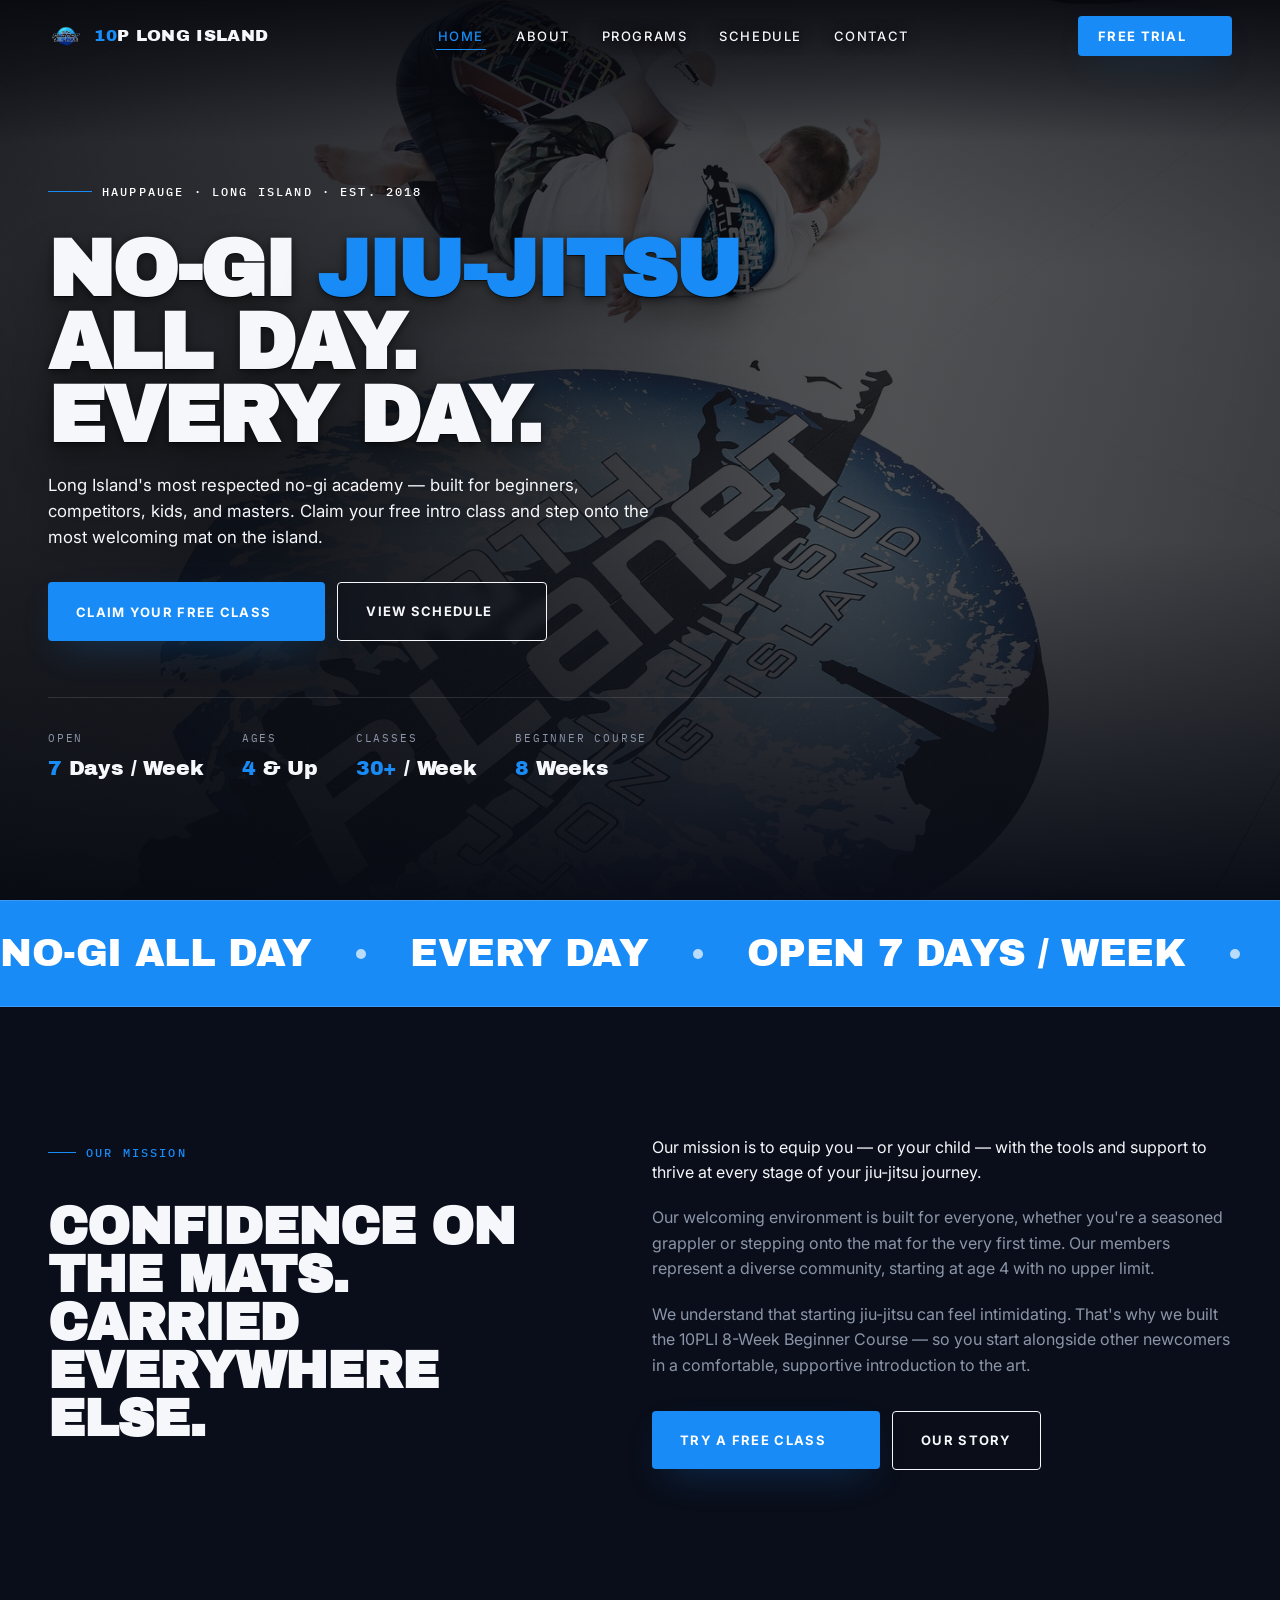
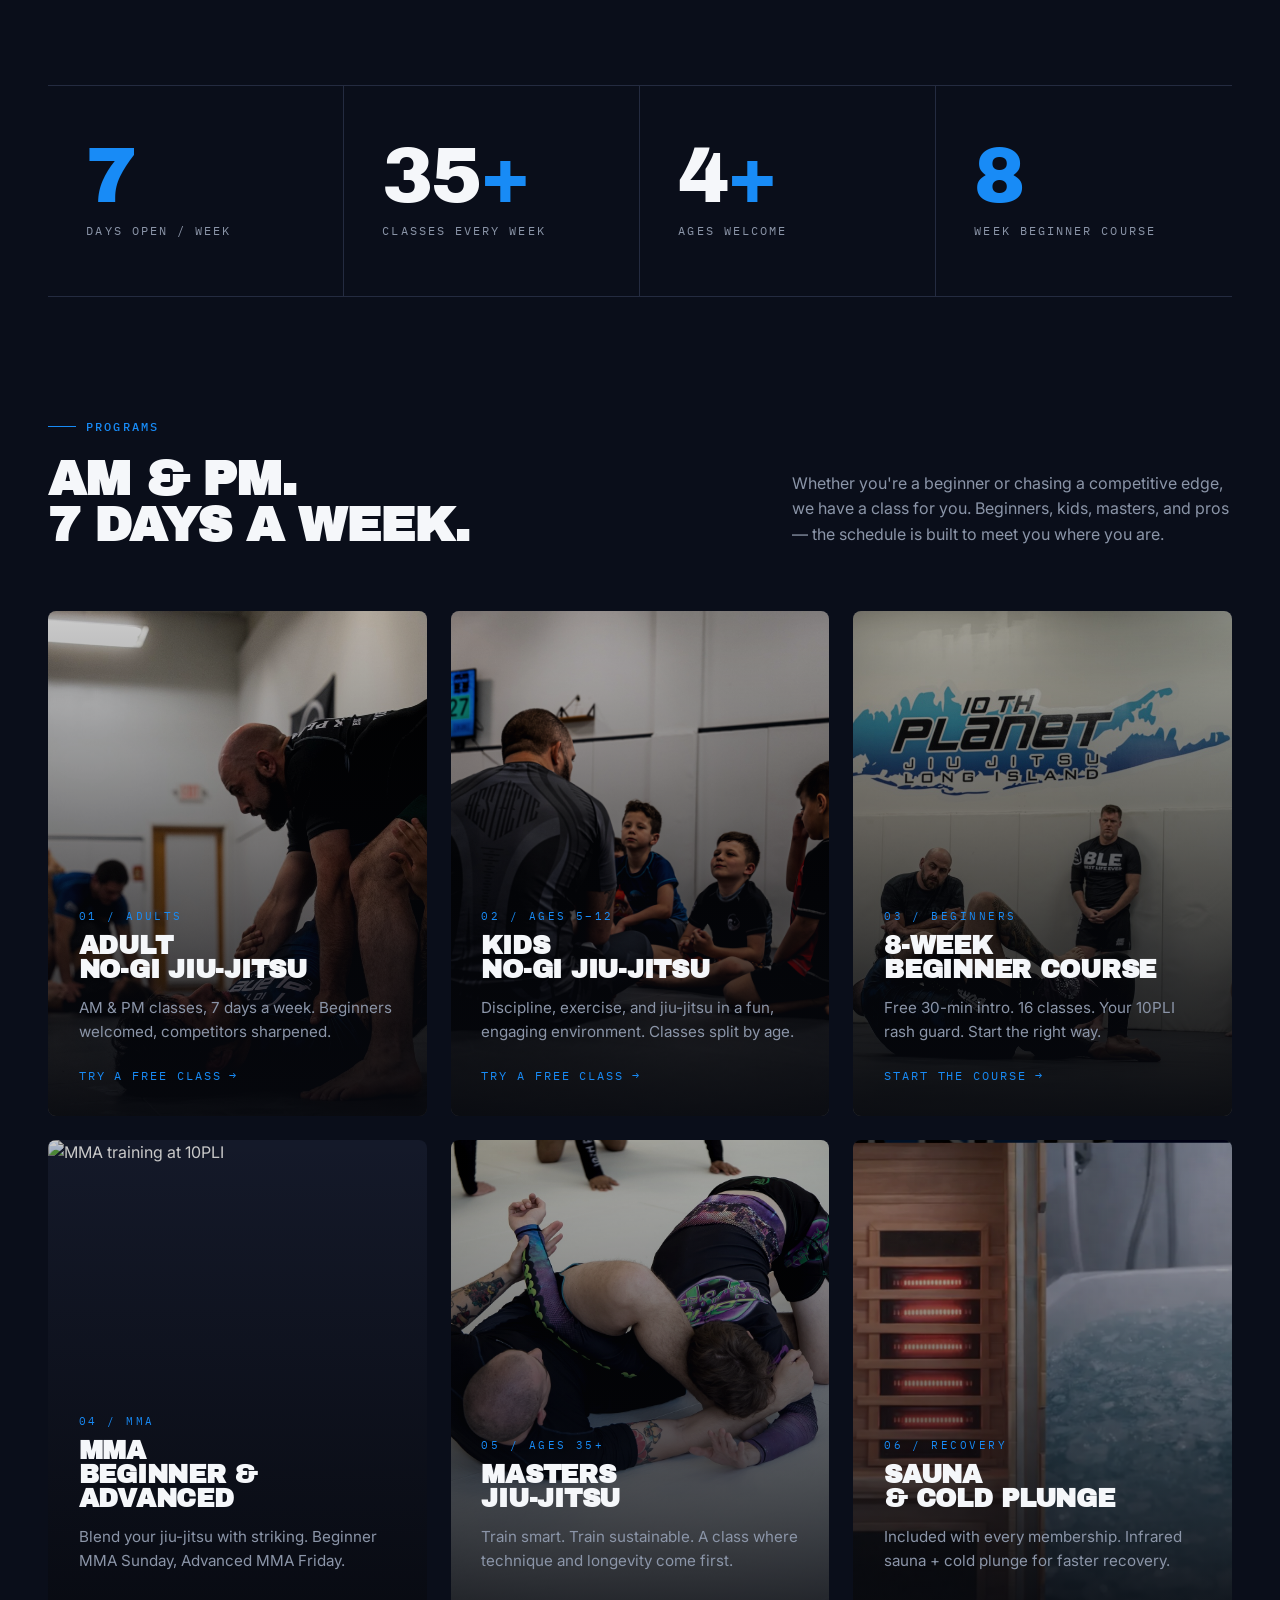
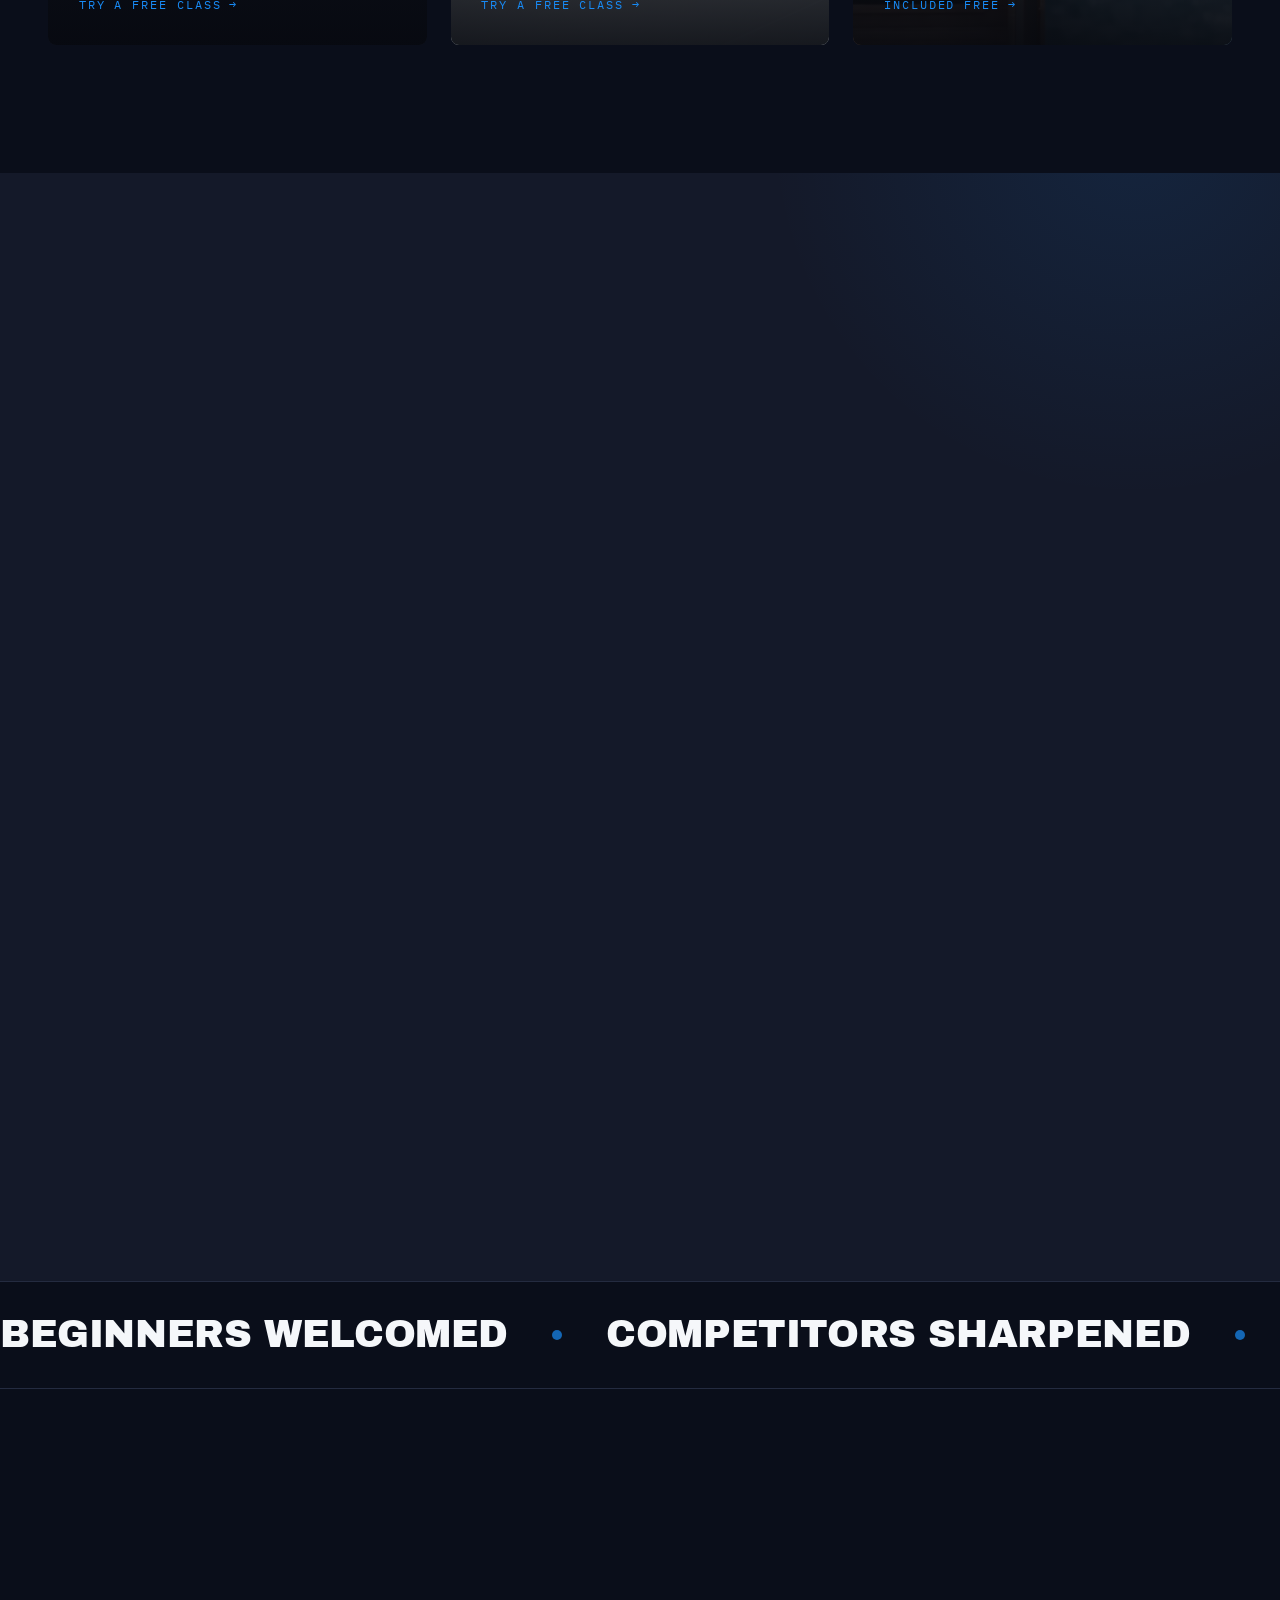
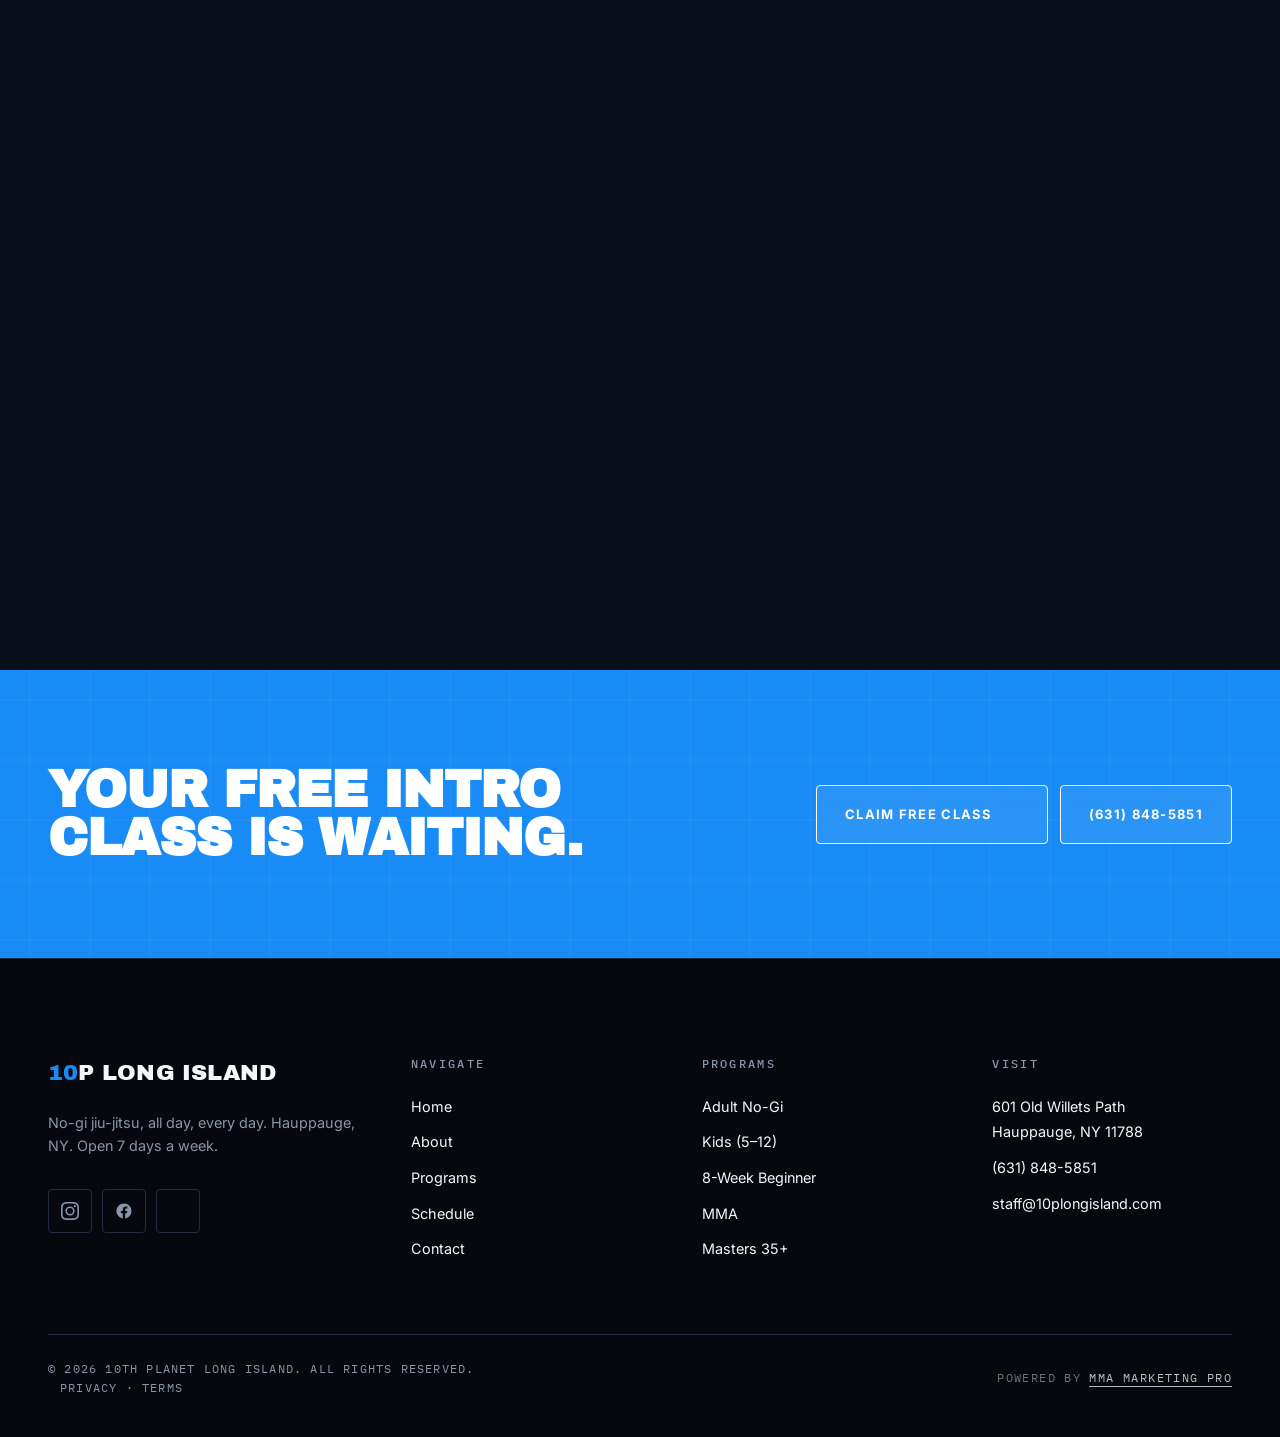
==== commit b9418a5d: "Update weekly class count claim from 35+ to 30+ across site Co-Authored-By: Claude Opus 4.7 (1M cont" ====
--- a/index.html
+++ b/index.html
@@ -27,6 +27,23 @@
 <script type="application/ld+json">{"@context":"https://schema.org","@type":"Organization","@id":"https://10plongisland.com/#organization","name":"10th Planet Long Island","url":"https://10plongisland.com","logo":"https://10plongisland.com/images/logo/logo.png","contactPoint":{"@type":"ContactPoint","telephone":"+1-631-848-5851","contactType":"customer service","email":"staff@10plongisland.com","areaServed":"US","availableLanguage":"English"},"sameAs":["https://www.instagram.com/10plongisland/","https://www.facebook.com/10thplanetLI"]}</script>
 <script type="application/ld+json">{"@context":"https://schema.org","@type":"WebSite","@id":"https://10plongisland.com/#website","url":"https://10plongisland.com","name":"10th Planet Long Island","publisher":{"@id":"https://10plongisland.com/#organization"}}</script>
 <script type="application/ld+json">{"@context":"https://schema.org","@type":"LocalBusiness","@id":"https://10plongisland.com/#business","review":[{"@type":"Review","author":{"@type":"Person","name":"Trevor K."},"reviewRating":{"@type":"Rating","ratingValue":"5","bestRating":"5"},"reviewBody":"I could go on for hours about how much I love this gym. This isn't just a Jiu-Jitsu gym, it's a community. Steve, our head coach, is truly phenomenal."},{"@type":"Review","author":{"@type":"Person","name":"Gavin F."},"reviewRating":{"@type":"Rating","ratingValue":"5","bestRating":"5"},"reviewBody":"My son and I have been training with 10th Planet for a year and a half. It's a great school — knowledgeable teachers with a welcoming fun atmosphere."},{"@type":"Review","author":{"@type":"Person","name":"Gahrey O."},"reviewRating":{"@type":"Rating","ratingValue":"5","bestRating":"5"},"reviewBody":"Top-notch BJJ gym with expert instructors who create a welcoming and inclusive environment. Perfect for beginners."}]}</script>
+<!-- Meta Pixel Code -->
+<script>
+!function(f,b,e,v,n,t,s)
+{if(f.fbq)return;n=f.fbq=function(){n.callMethod?
+n.callMethod.apply(n,arguments):n.queue.push(arguments)};
+if(!f._fbq)f._fbq=n;n.push=n;n.loaded=!0;n.version='2.0';
+n.queue=[];t=b.createElement(e);t.async=!0;
+t.src=v;s=b.getElementsByTagName(e)[0];
+s.parentNode.insertBefore(t,s)}(window, document,'script',
+'https://connect.facebook.net/en_US/fbevents.js');
+fbq('init', '1268713635181057');
+fbq('track', 'PageView');
+</script>
+<noscript><img height="1" width="1" style="display:none"
+src="https://www.facebook.com/tr?id=1268713635181057&ev=PageView&noscript=1"
+/></noscript>
+<!-- End Meta Pixel Code -->
 </head>
 <body data-page="home">
 
@@ -92,7 +109,7 @@
           </div>
           <div class="hero-meta-item">
             <span class="hero-meta-label">Classes</span>
-            <span class="hero-meta-value"><span class="accent">35+</span> / Week</span>
+            <span class="hero-meta-value"><span class="accent">30+</span> / Week</span>
           </div>
           <div class="hero-meta-item">
             <span class="hero-meta-label">Beginner Course</span>
--- a/styles.css
+++ b/styles.css
@@ -2960,6 +2960,7 @@
 .lt-fears { background: var(--bg-elevated); }
 .lt-section-head {
   max-width: 880px;
+  margin-inline: auto;
   margin-bottom: clamp(36px, 5vw, 64px);
 }
 .lt-fears-quotes {
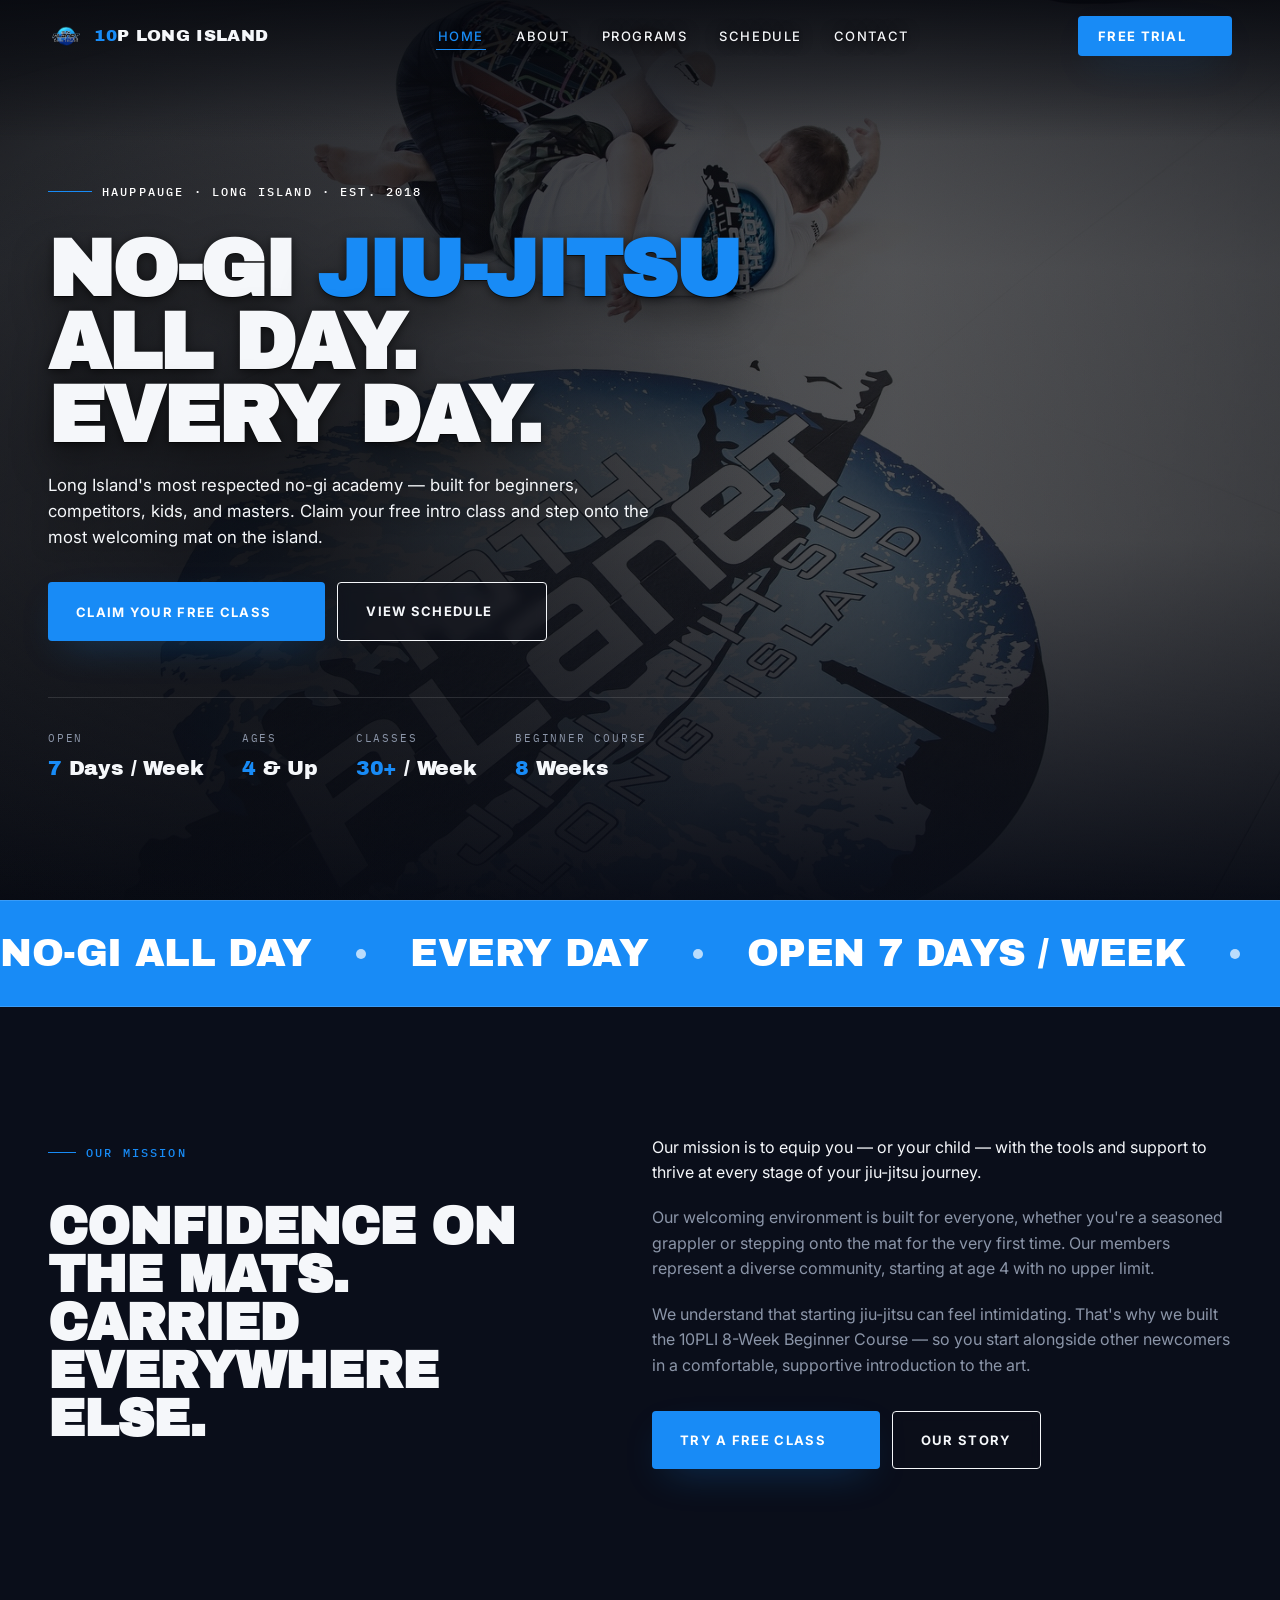
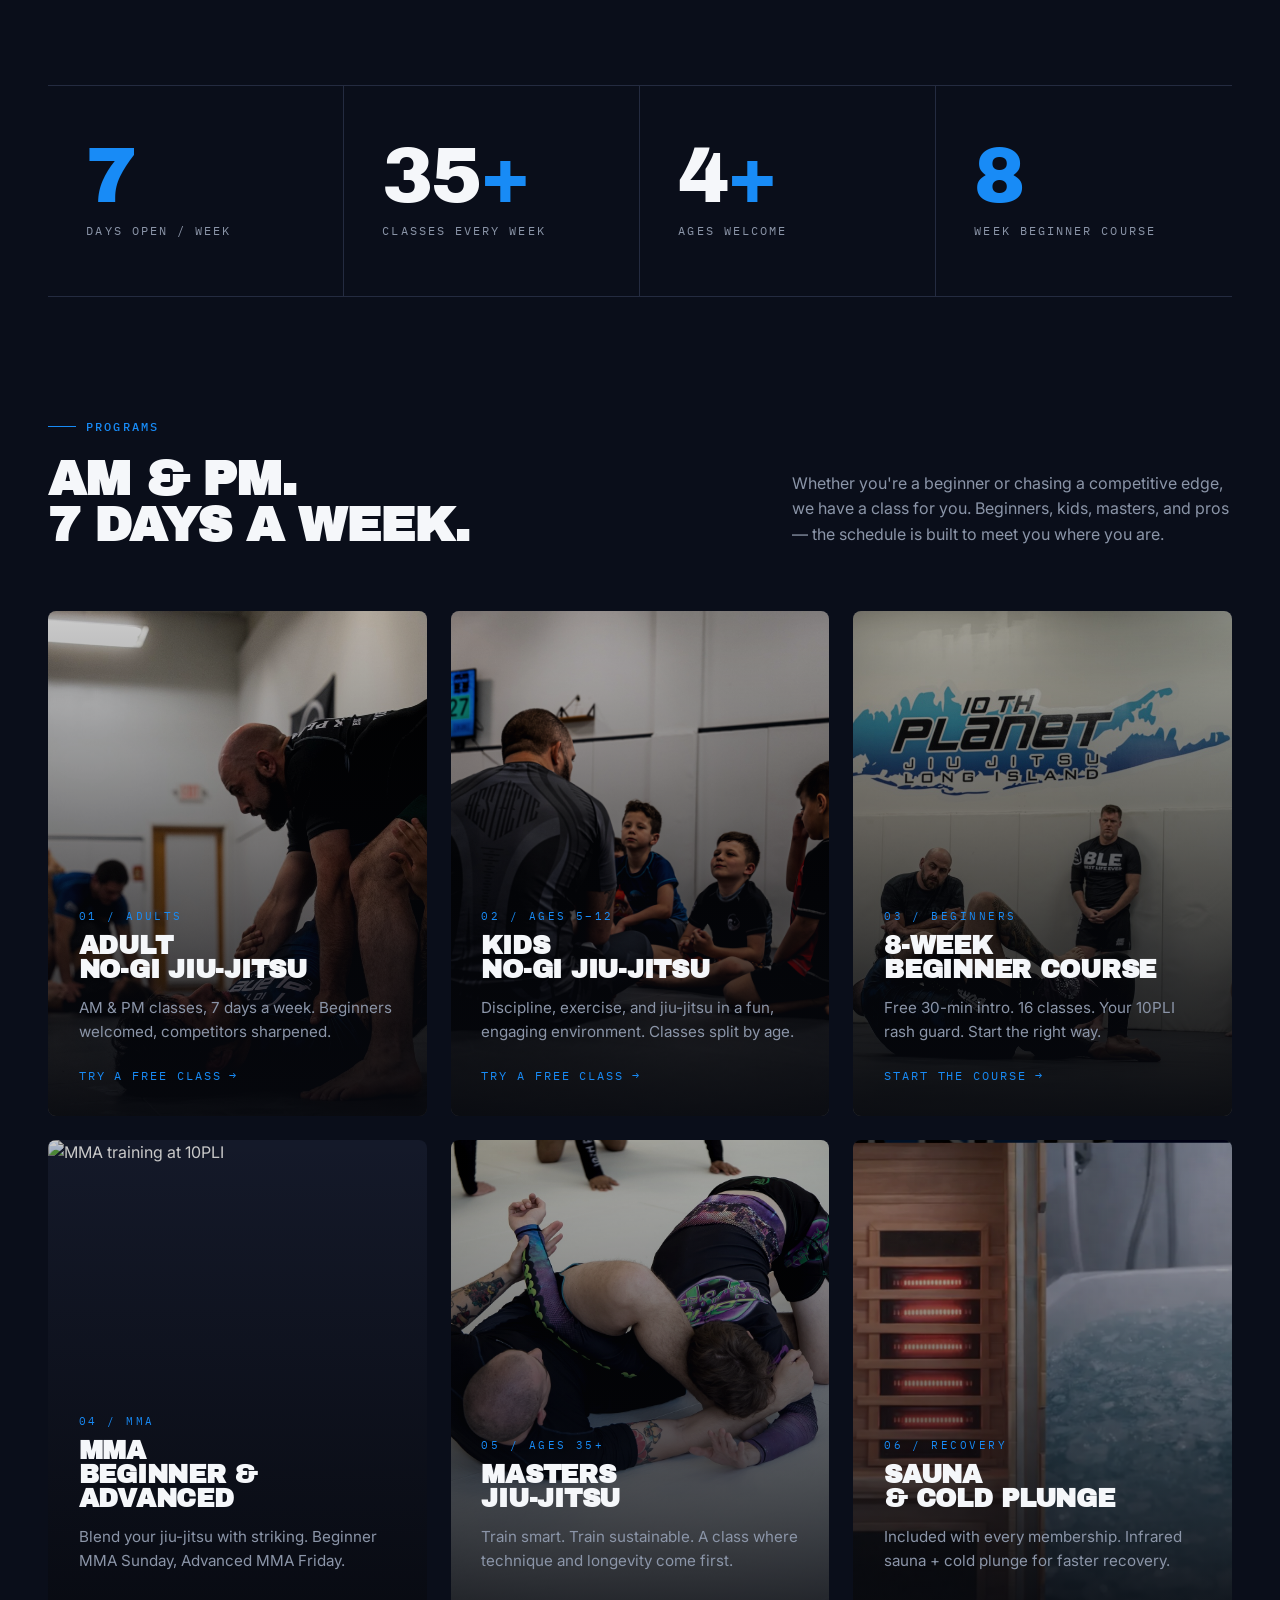
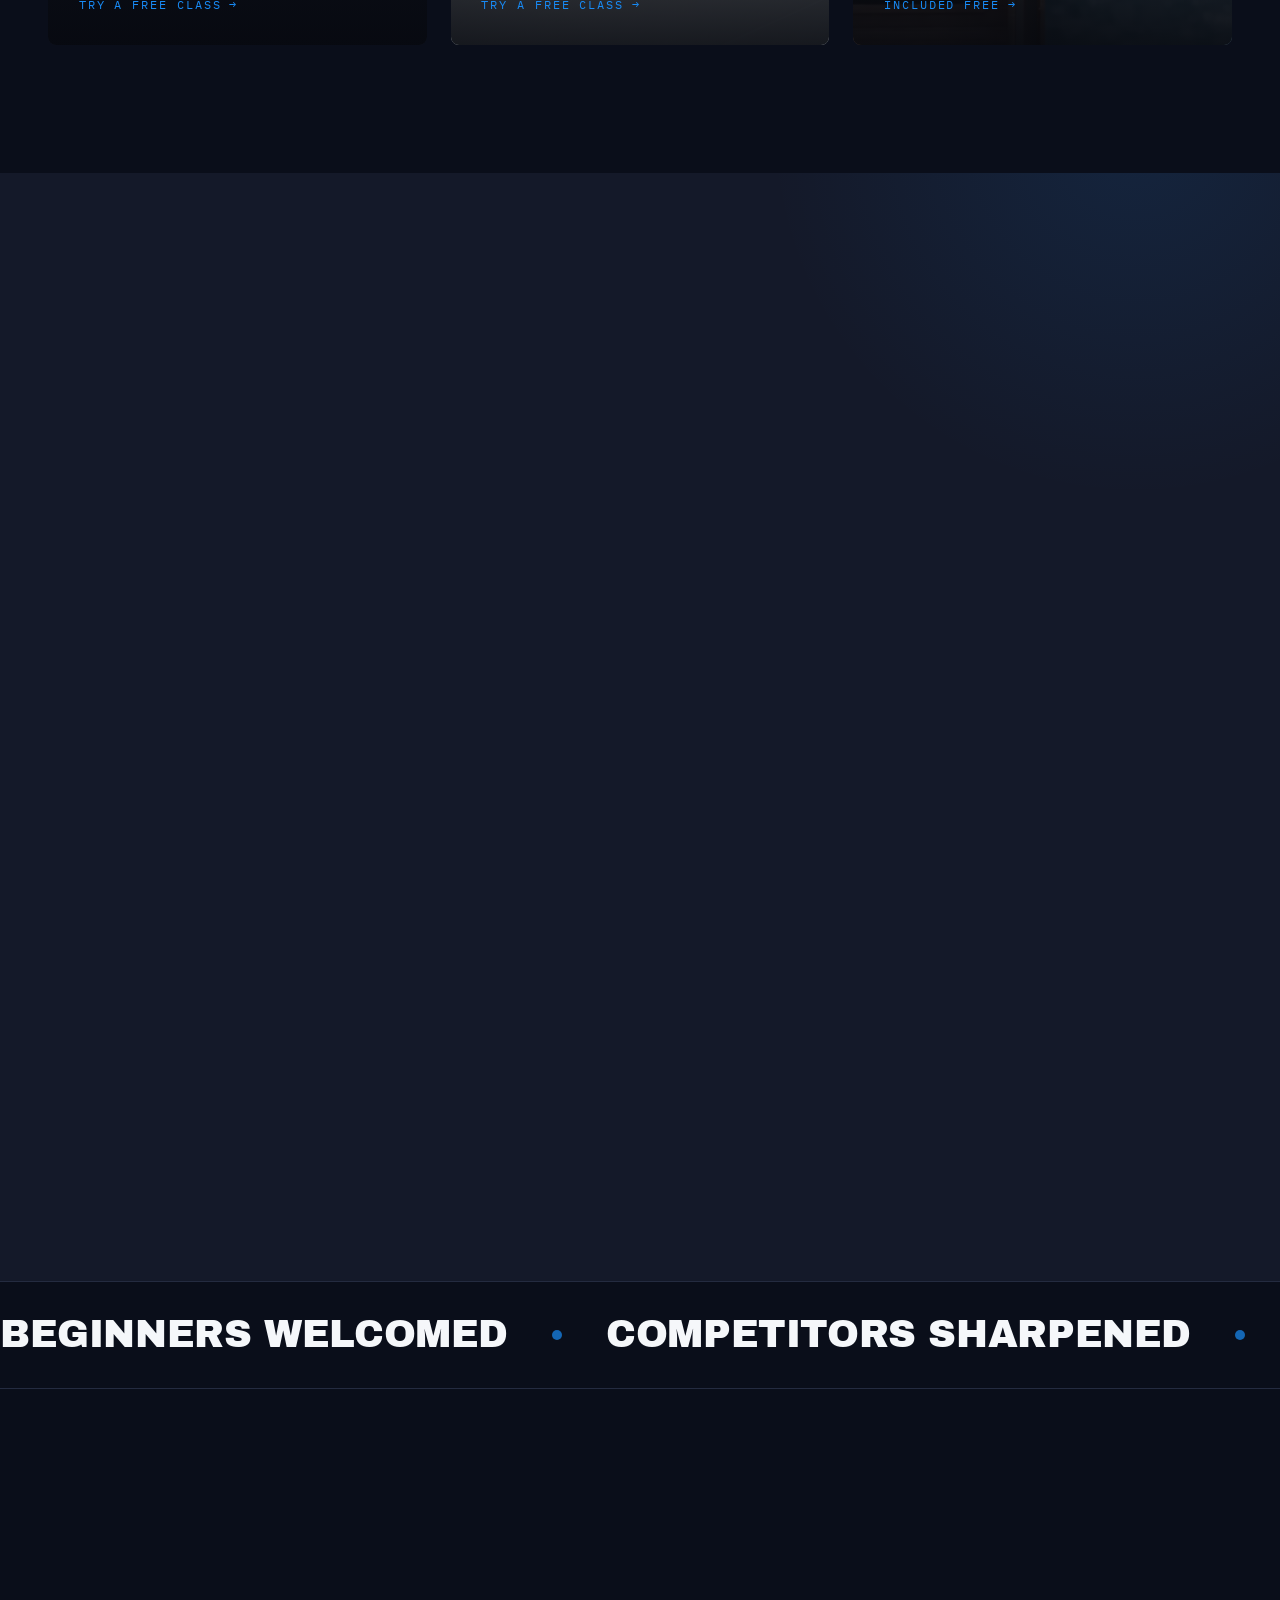
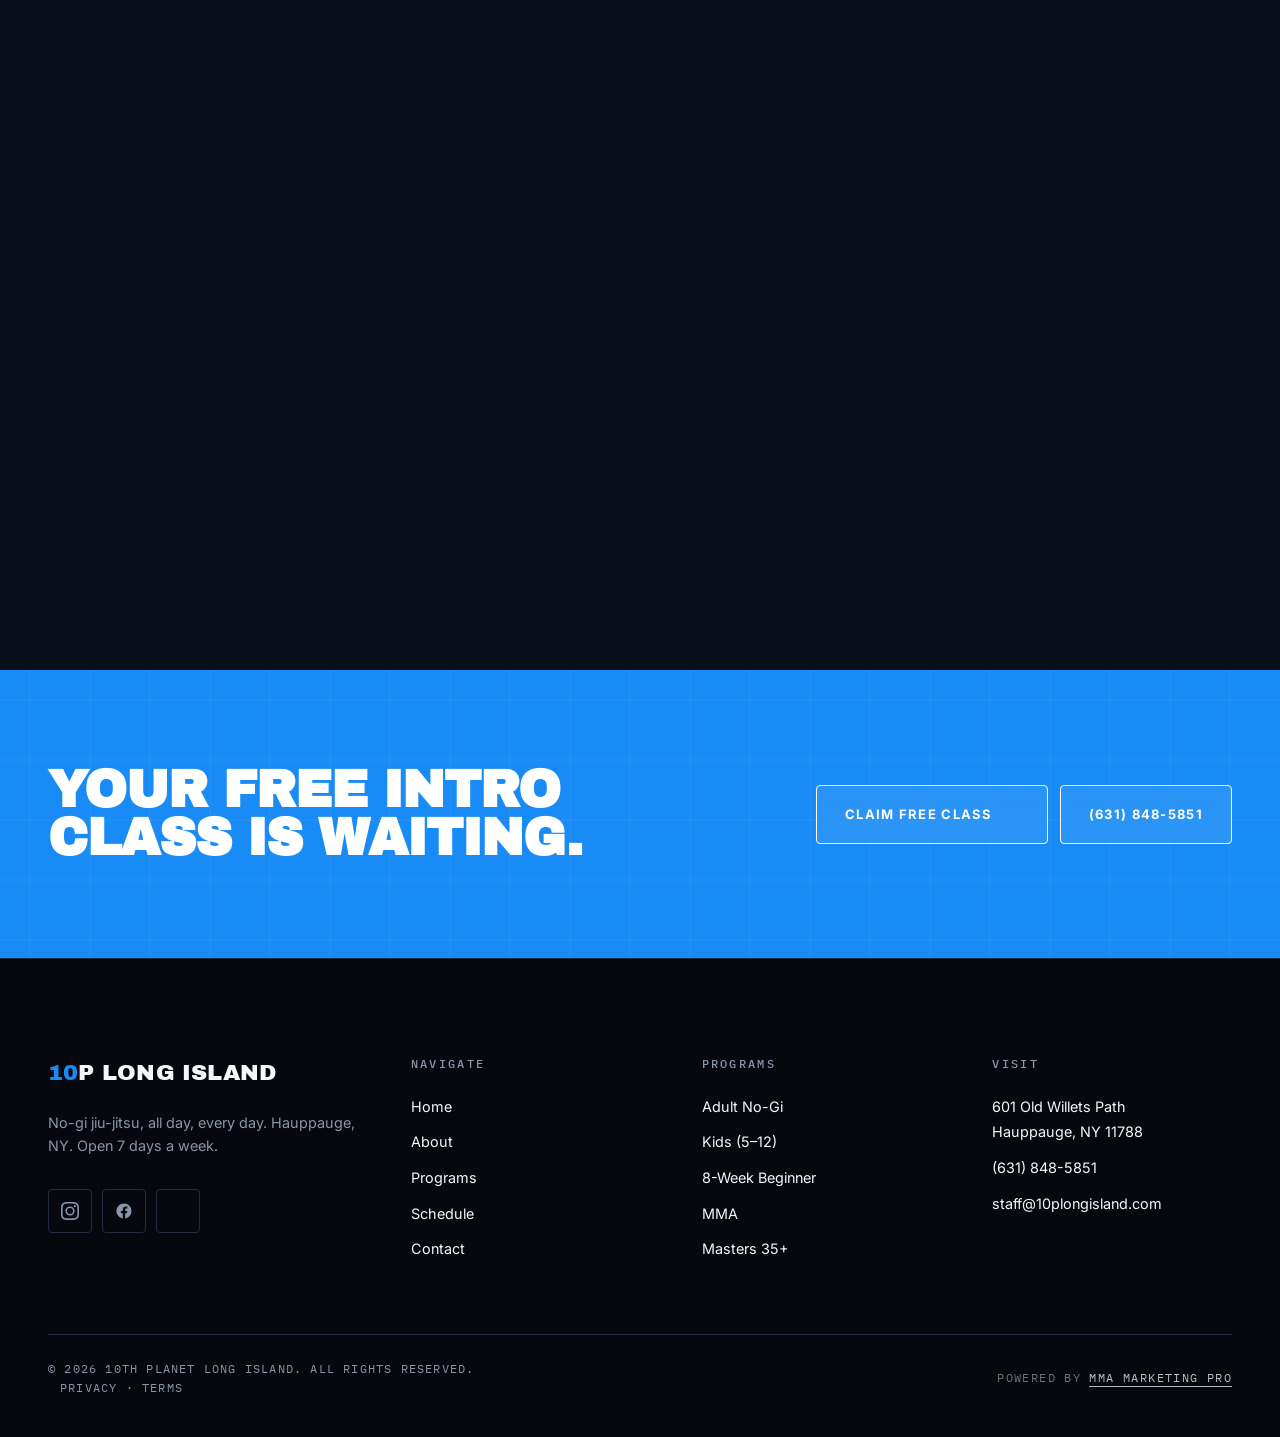
==== commit 6fb0a818: "Add legal content, SMS consent checkboxes, optional phone; remove contact form - Rewrite Privacy Pol" ====
--- a/index.html
+++ b/index.html
@@ -447,8 +447,8 @@
           <input type="email" id="lead-email" required autocomplete="email">
         </div>
         <div class="lead-modal__field">
-          <label for="lead-phone">Phone</label>
-          <input type="tel" id="lead-phone" required autocomplete="tel" placeholder="(631) 555-0123">
+          <label for="lead-phone">Phone <span class="field-optional">(optional)</span></label>
+          <input type="tel" id="lead-phone" autocomplete="tel" placeholder="(631) 555-0123">
         </div>
         <div class="lead-modal__field">
           <label for="lead-program">Which class are you interested in?</label>
@@ -458,7 +458,18 @@
             <option value="kids-5-7">Little Kids Jiu-Jitsu (Ages 5–7)</option>
           </select>
         </div>
+        <div class="consent-group">
+          <label class="consent-check">
+            <input type="checkbox" id="lead-sms-transactional" name="sms_consent_transactional" value="yes">
+            <span>I consent to receive non-marketing text messages from 10th Planet LI INC regarding service notifications, account updates and appointment reminders. Message frequency varies. Message &amp; data rates may apply. Reply HELP for assistance. Reply STOP to opt out.</span>
+          </label>
+          <label class="consent-check">
+            <input type="checkbox" id="lead-sms-marketing" name="sms_consent_marketing" value="yes">
+            <span>I consent to receive marketing text messages from 10th Planet LI INC regarding membership information and discount offers. Message frequency varies. Message &amp; data rates may apply. Reply HELP for assistance. Reply STOP to opt out.</span>
+          </label>
+        </div>
         <button type="submit" class="btn btn-primary lead-modal__submit">Continue To Booking <i data-lucide="arrow-right"></i></button>
+        <p class="lead-modal__legal">By submitting, you agree to our <a href="privacy-policy.html" target="_blank" rel="noopener">Privacy Policy</a> and <a href="terms-conditions.html" target="_blank" rel="noopener">Terms &amp; Conditions</a>.</p>
       </div>
     </form>
   </div>
--- a/styles.css
+++ b/styles.css
@@ -1219,14 +1219,12 @@
 
 /* ---------- Contact page ---------- */
 .contact-split {
-  display: grid;
-  grid-template-columns: 1fr 1fr;
-  gap: clamp(32px, 5vw, 72px);
   margin-top: clamp(32px, 5vw, 56px);
 }
 .contact-info-list {
   list-style: none;
   display: grid;
+  grid-template-columns: repeat(auto-fit, minmax(240px, 1fr));
   gap: var(--space-md);
 }
 .contact-info-list li {
@@ -1263,44 +1261,6 @@
   font-weight: 500;
 }
 .contact-info-value a:hover { color: var(--accent); }
-.contact-form {
-  background: var(--bg-card);
-  border: 1px solid var(--border);
-  border-radius: var(--radius-md);
-  padding: clamp(24px, 3.5vw, 40px);
-  display: flex;
-  flex-direction: column;
-  gap: var(--space-md);
-}
-.contact-form h3 { font-size: 1.3rem; }
-.form-field { display: flex; flex-direction: column; gap: 8px; }
-.form-field label {
-  font-family: var(--font-mono);
-  font-size: 0.7rem;
-  letter-spacing: 0.14em;
-  text-transform: uppercase;
-  color: var(--muted);
-}
-.form-field input,
-.form-field textarea,
-.form-field select {
-  padding: 14px 16px;
-  background: var(--bg);
-  border: 1px solid var(--border);
-  border-radius: var(--radius-sm);
-  font-size: 0.95rem;
-  color: var(--text);
-  transition: border-color 200ms ease;
-}
-.form-field input:focus,
-.form-field textarea:focus,
-.form-field select:focus {
-  outline: none;
-  border-color: var(--accent);
-  box-shadow: 0 0 0 3px var(--accent-subtle);
-}
-.form-field textarea { resize: vertical; min-height: 120px; }
-.contact-form .btn { margin-top: 8px; }
 .map-placeholder {
   aspect-ratio: 16/10;
   border-radius: var(--radius-md);
@@ -1324,7 +1284,6 @@
   background-image: url("data:image/svg+xml,%3Csvg xmlns='http://www.w3.org/2000/svg' width='40' height='40'%3E%3Cpath d='M0 20h40M20 0v40' stroke='%23242B40' stroke-width='1'/%3E%3C/svg%3E");
 }
 .map-placeholder span { position: relative; }
-@media (max-width: 960px) { .contact-split { grid-template-columns: 1fr; } }
 
 /* ---------- Footer ---------- */
 .footer {
@@ -1413,6 +1372,7 @@
   padding-block: clamp(56px, 8vw, 112px);
 }
 .legal-body h2 { margin-top: var(--space-xl); margin-bottom: var(--space-md); font-size: clamp(1.25rem, 2vw, 1.6rem); }
+.legal-body h3 { margin-top: var(--space-lg); margin-bottom: var(--space-sm); font-size: 1.05rem; }
 .legal-body p { margin-bottom: var(--space-md); color: var(--muted); font-size: 0.98rem; line-height: 1.7; }
 .legal-body ul { padding-left: 20px; margin-bottom: var(--space-md); color: var(--muted); }
 .legal-body li { margin-bottom: 8px; }
@@ -1527,6 +1487,47 @@
 .lead-modal__submit {
   width: 100%;
   margin-top: 8px;
+}
+.lead-modal__legal {
+  margin-top: 12px;
+  font-size: 0.74rem;
+  line-height: 1.5;
+  color: var(--muted);
+  text-align: center;
+}
+.lead-modal__legal a {
+  color: var(--accent);
+  text-decoration: underline;
+}
+
+/* ---- Form consent checkboxes (SMS opt-in) ---- */
+.consent-group {
+  display: flex;
+  flex-direction: column;
+  gap: 12px;
+  margin: 6px 0 4px;
+}
+.consent-check {
+  display: flex;
+  align-items: flex-start;
+  gap: 10px;
+  cursor: pointer;
+  font-size: 0.76rem;
+  line-height: 1.45;
+  color: var(--muted);
+}
+.consent-check input[type="checkbox"] {
+  flex: 0 0 auto;
+  width: 17px;
+  height: 17px;
+  margin-top: 2px;
+  accent-color: var(--accent);
+  cursor: pointer;
+}
+.field-optional {
+  font-weight: 400;
+  font-size: 0.85em;
+  opacity: 0.65;
 }
 @keyframes fadeIn { from { opacity: 0; } to { opacity: 1; } }
 @keyframes modalIn { from { opacity: 0; transform: translateY(20px) scale(0.98); } to { opacity: 1; transform: translateY(0) scale(1); } }
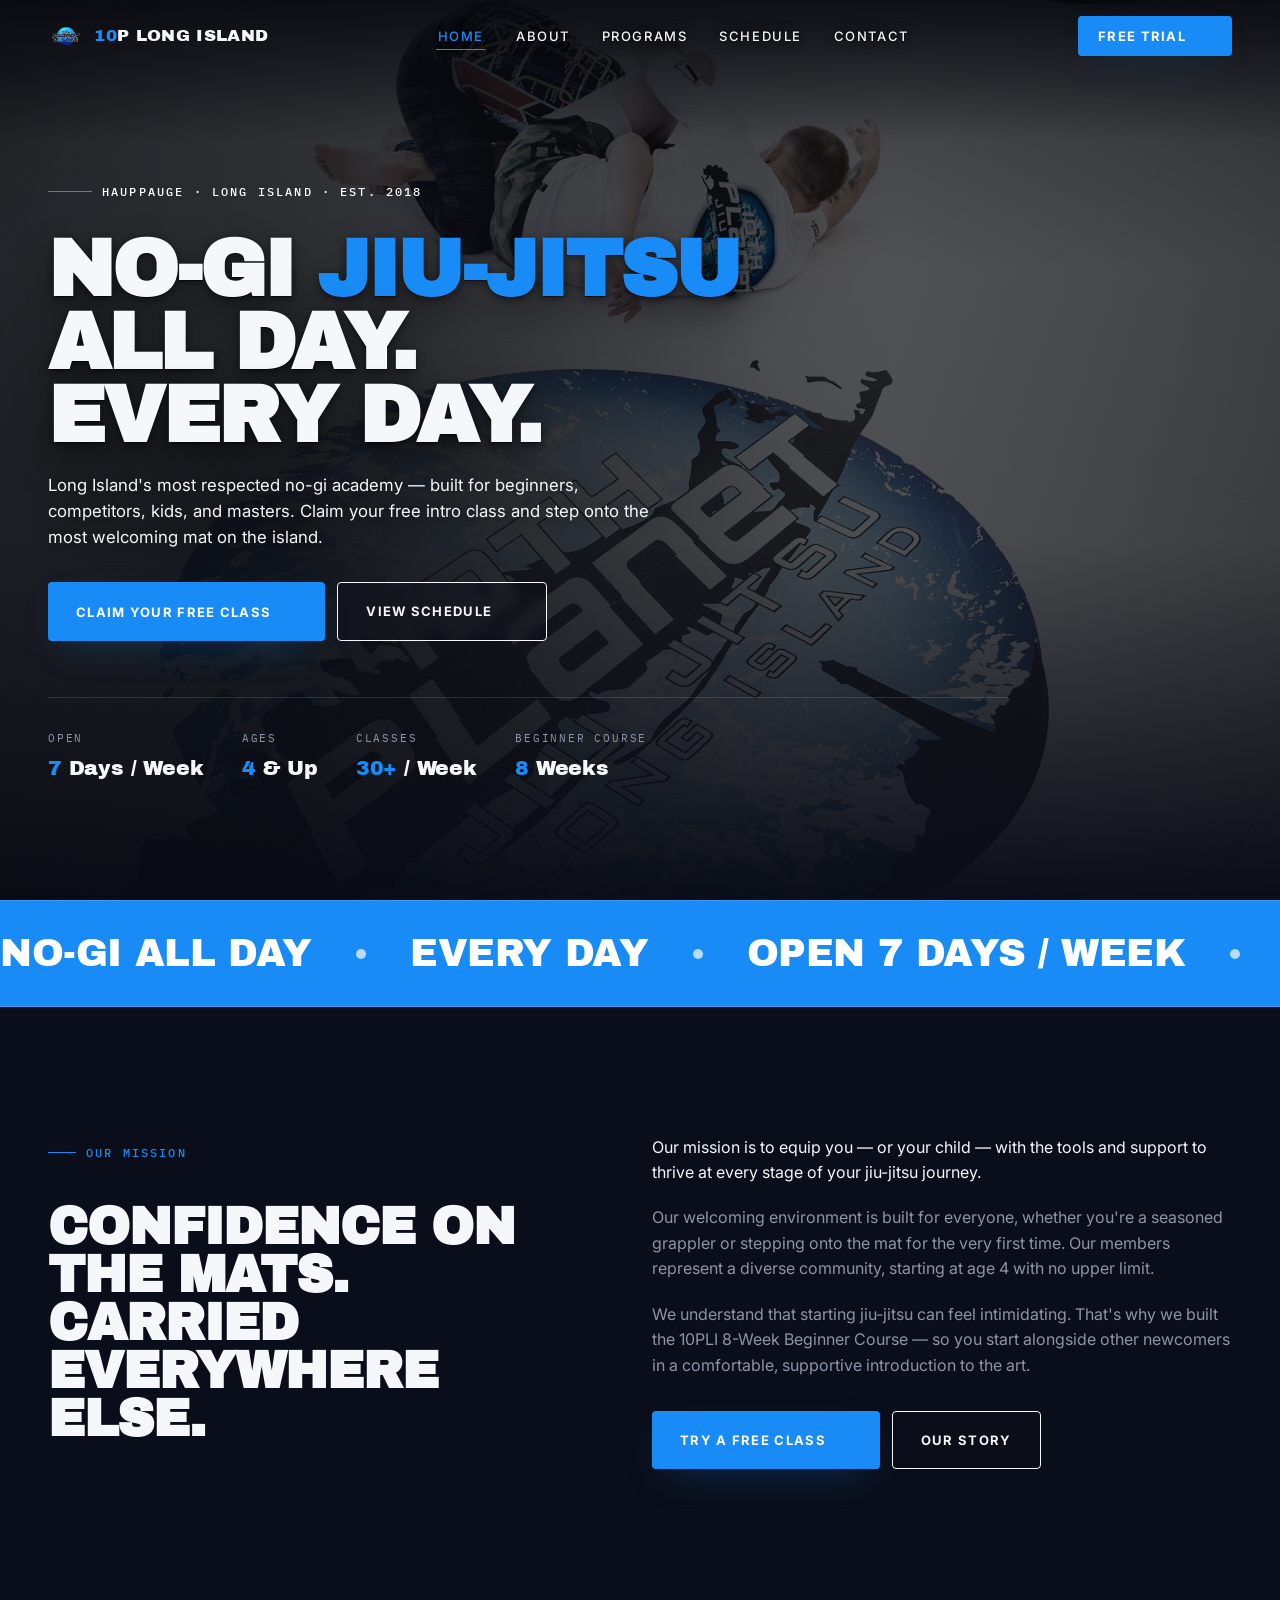
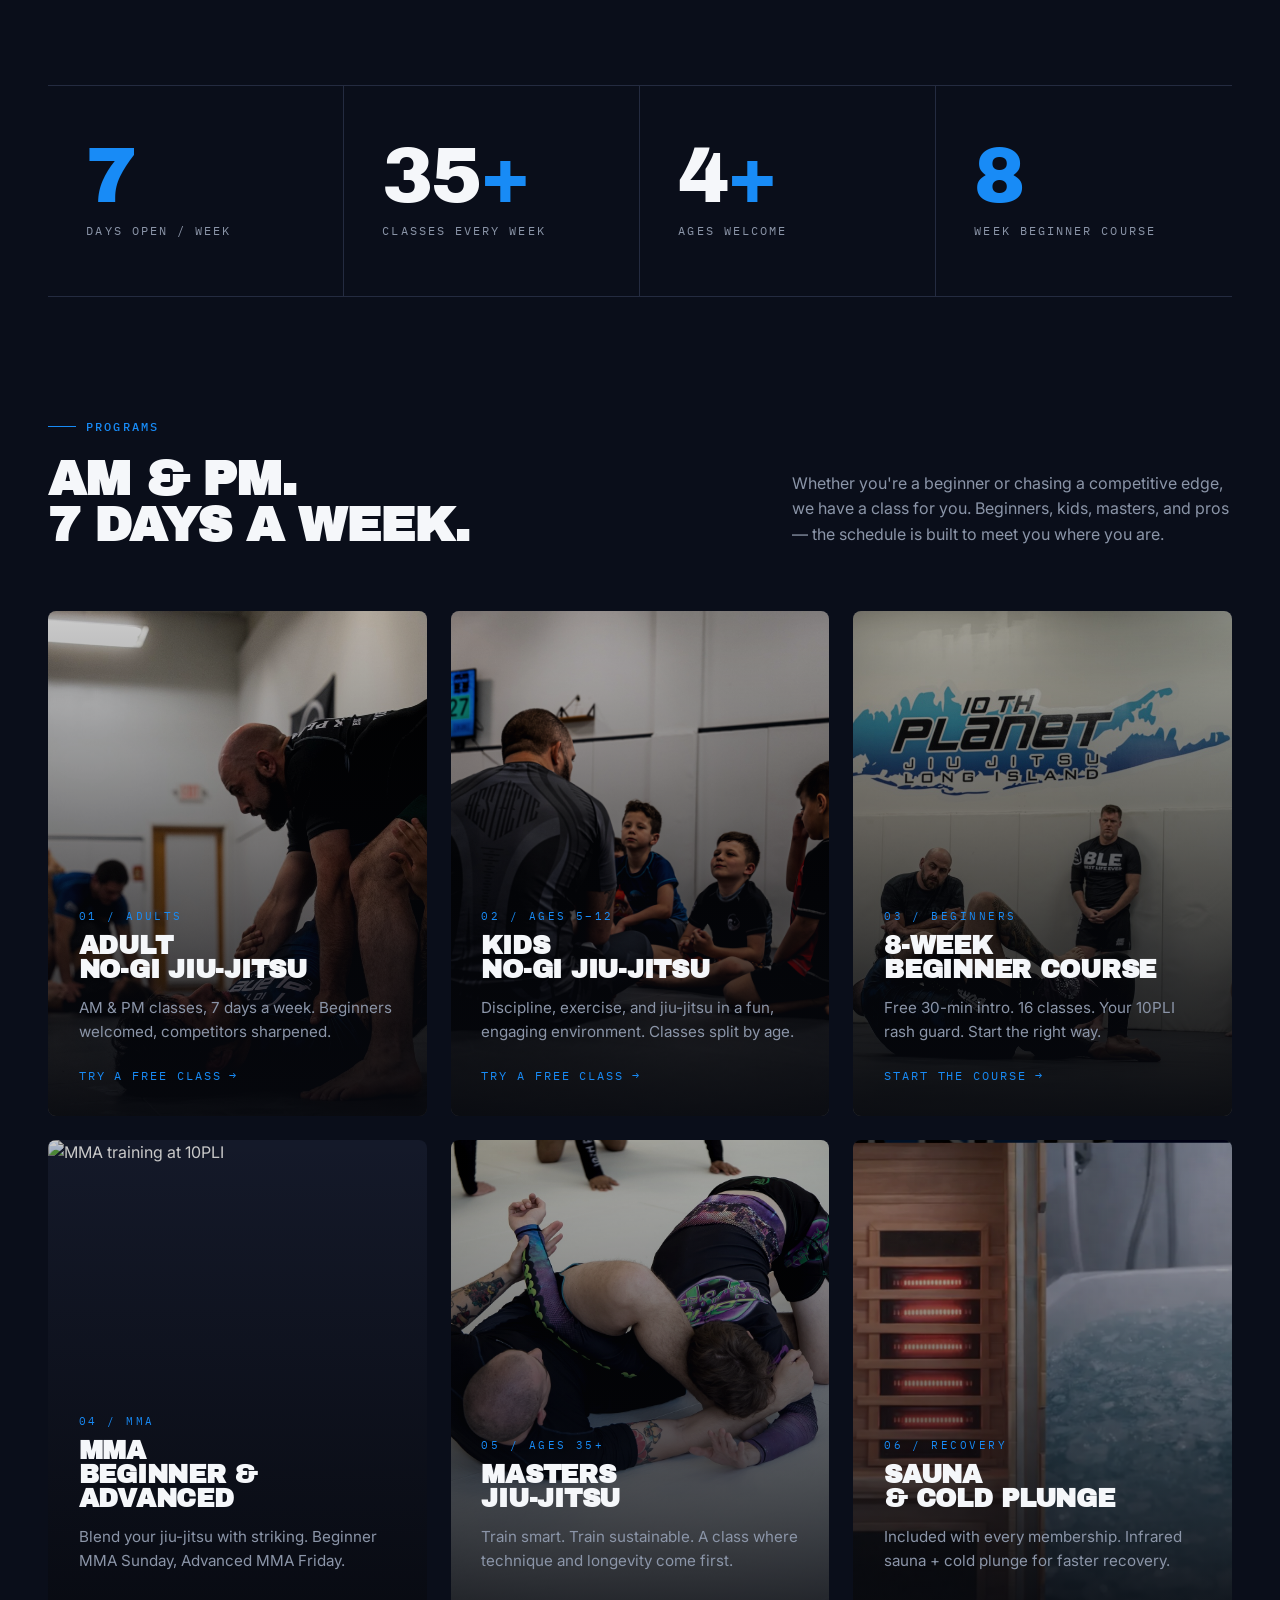
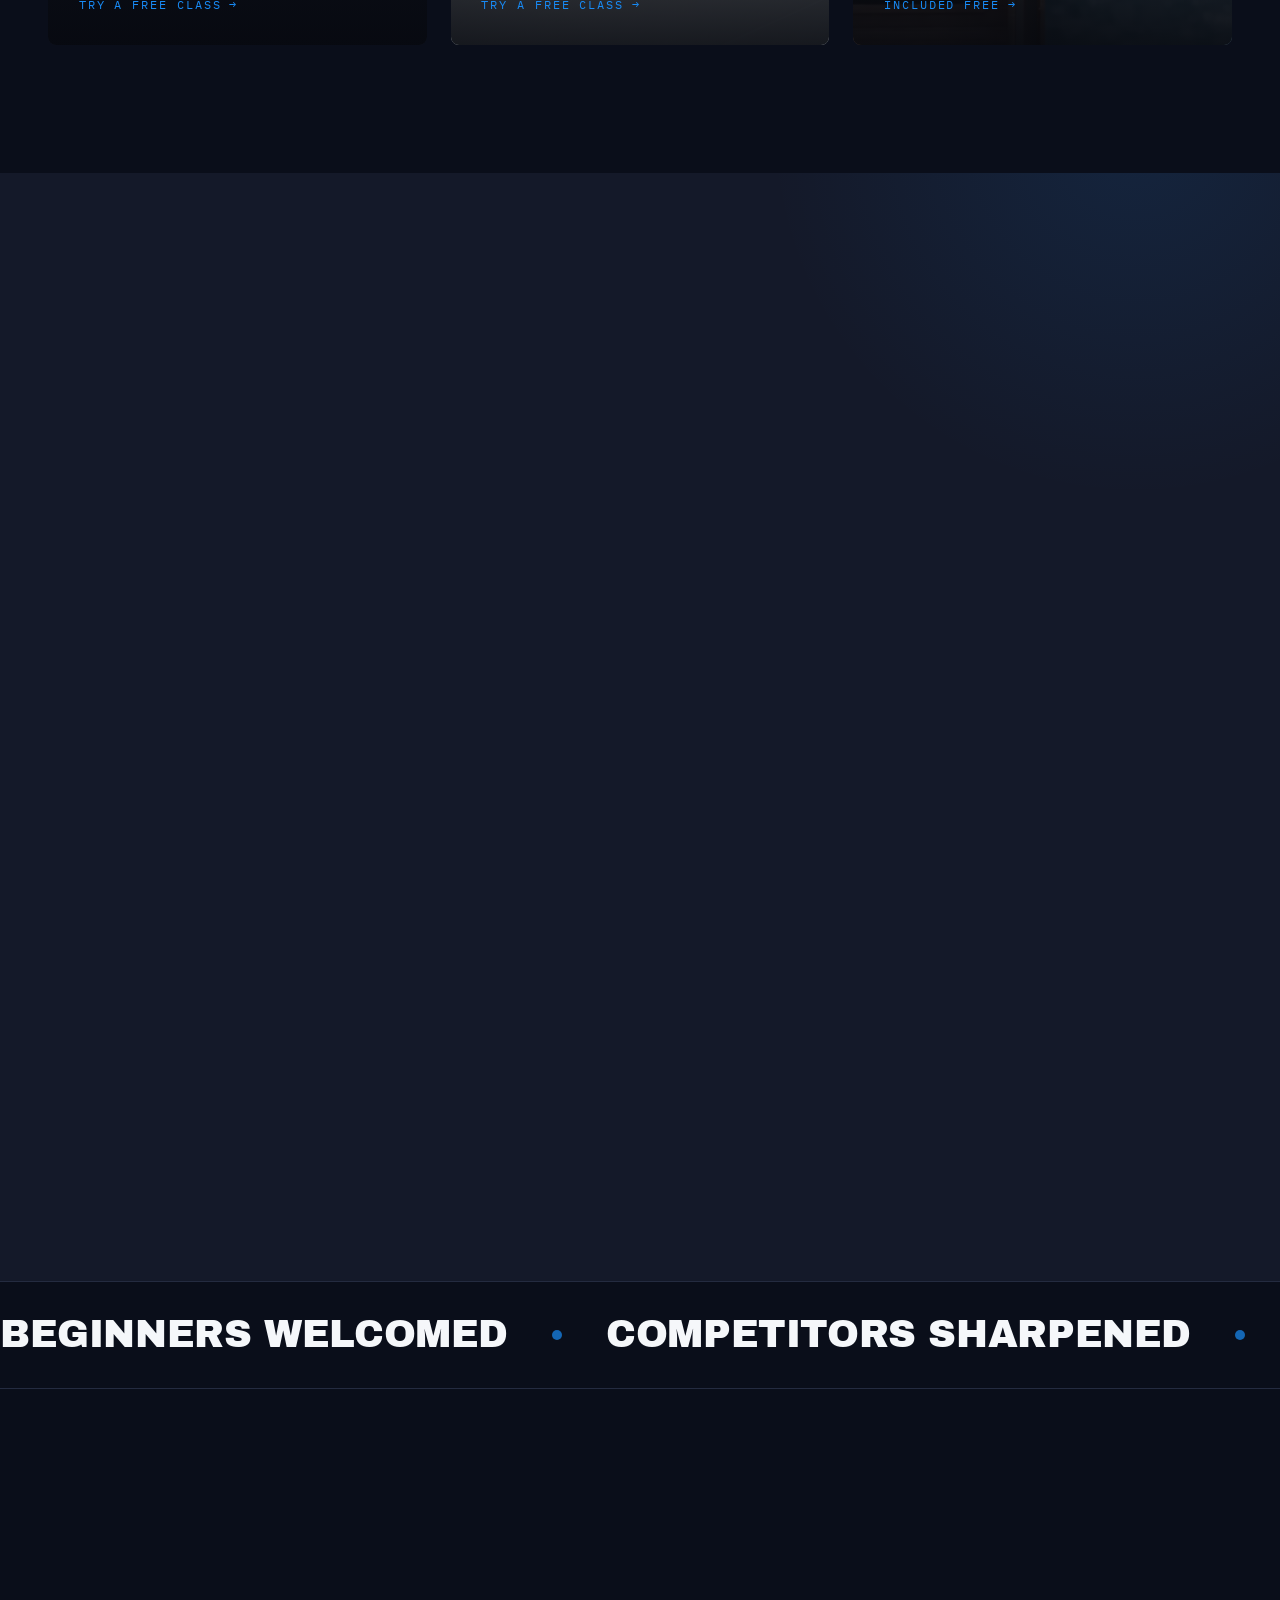
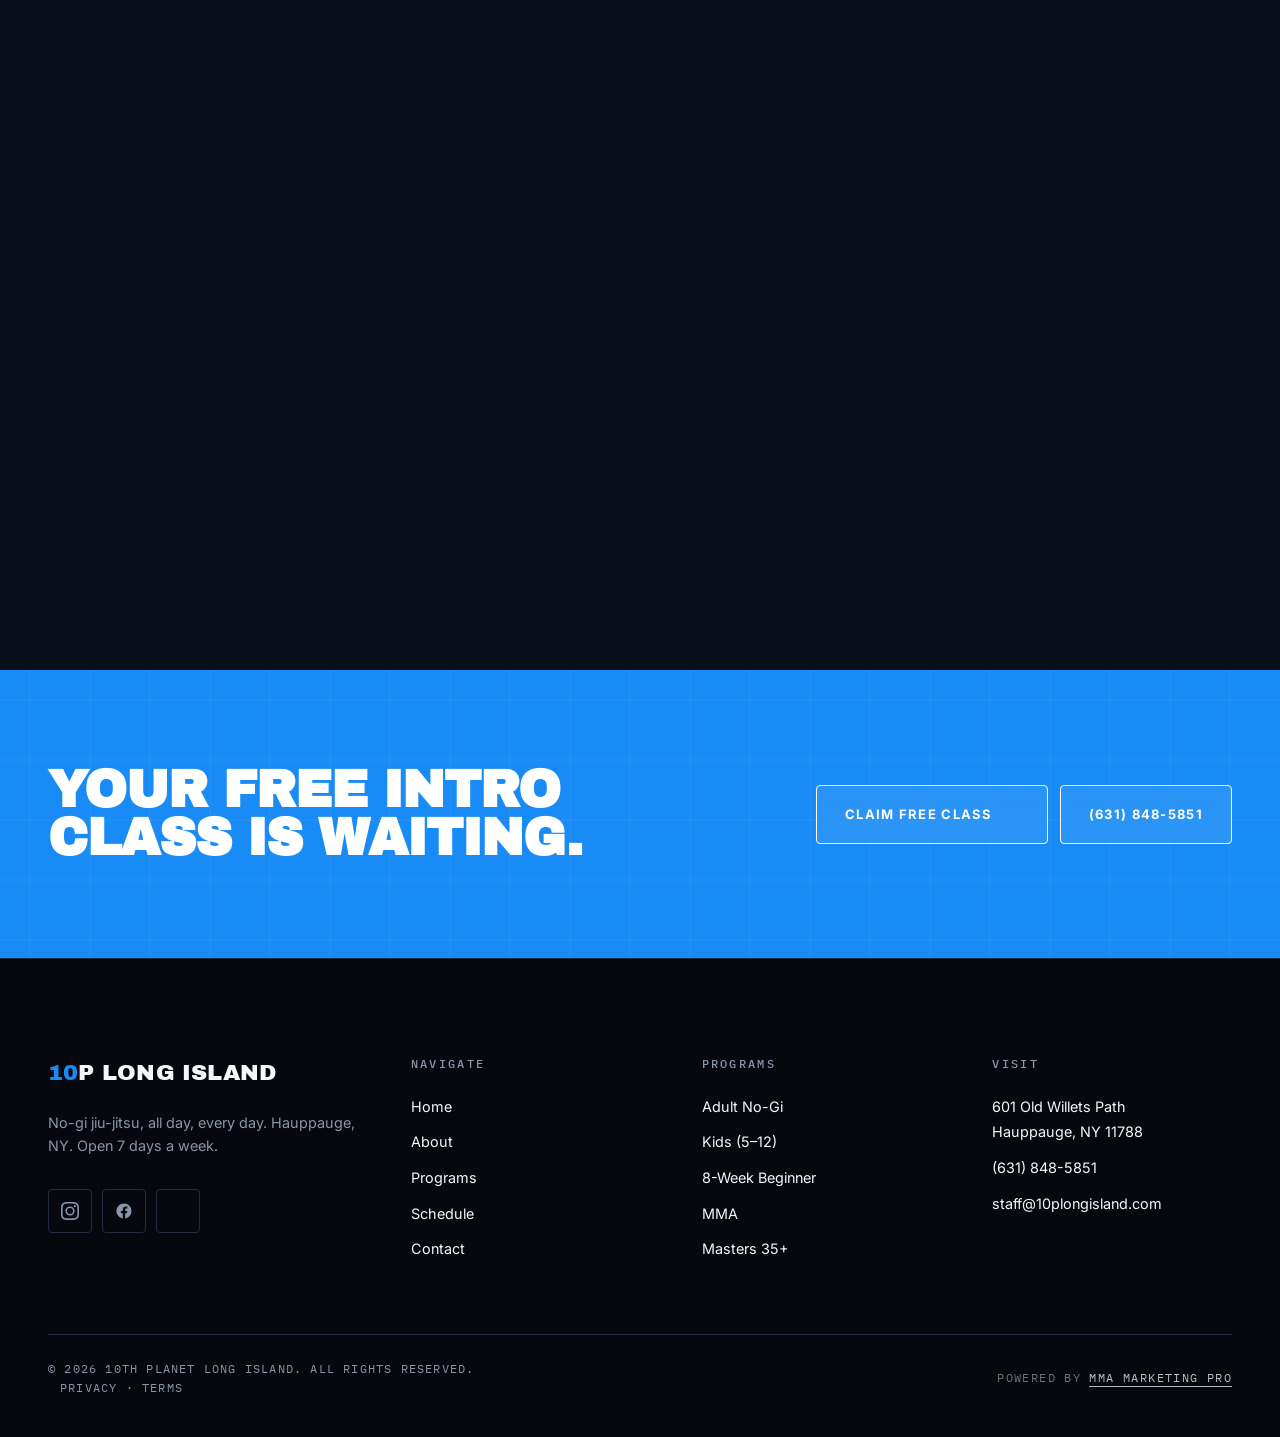
==== commit de36574e: "Route leads through same-origin Netlify function; require phone - Add netlify/functions/lead.mjs: fo" ====
--- a/index.html
+++ b/index.html
@@ -447,8 +447,8 @@
           <input type="email" id="lead-email" required autocomplete="email">
         </div>
         <div class="lead-modal__field">
-          <label for="lead-phone">Phone <span class="field-optional">(optional)</span></label>
-          <input type="tel" id="lead-phone" autocomplete="tel" placeholder="(631) 555-0123">
+          <label for="lead-phone">Phone</label>
+          <input type="tel" id="lead-phone" required autocomplete="tel" placeholder="(631) 555-0123">
         </div>
         <div class="lead-modal__field">
           <label for="lead-program">Which class are you interested in?</label>
--- a/styles.css
+++ b/styles.css
@@ -1488,6 +1488,32 @@
   width: 100%;
   margin-top: 8px;
 }
+.lead-modal__submit.is-loading {
+  opacity: 0.65;
+  cursor: progress;
+  pointer-events: none;
+}
+.lead-modal__error {
+  display: none;
+  margin: 12px 0 0;
+  padding: 11px 14px;
+  font-size: 0.85rem;
+  line-height: 1.5;
+  color: #FCA5A5;
+  background: rgba(248, 113, 113, 0.08);
+  border: 1px solid rgba(248, 113, 113, 0.30);
+  border-radius: 10px;
+  text-align: center;
+}
+.lead-modal__error.is-visible {
+  display: block;
+}
+.lead-modal__error a {
+  color: #FCA5A5;
+  font-weight: 700;
+  text-decoration: underline;
+  white-space: nowrap;
+}
 .lead-modal__legal {
   margin-top: 12px;
   font-size: 0.74rem;
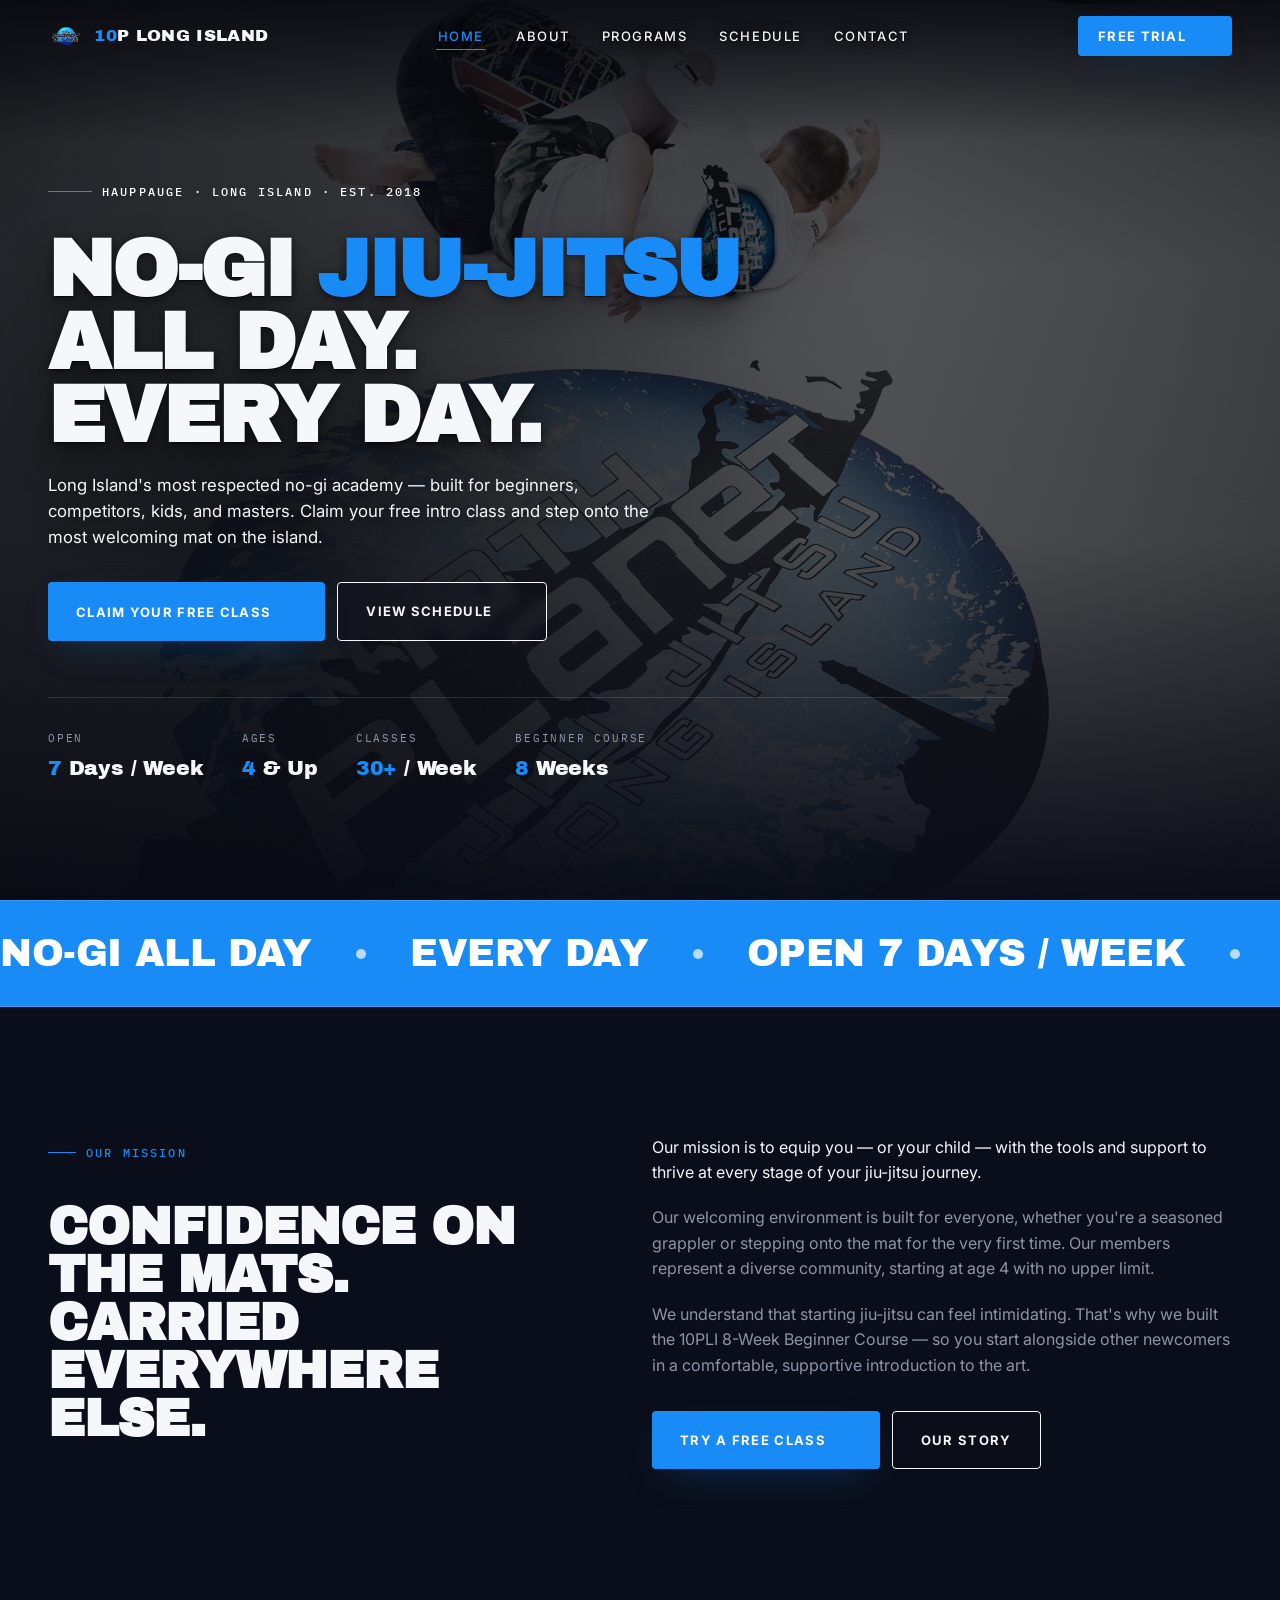
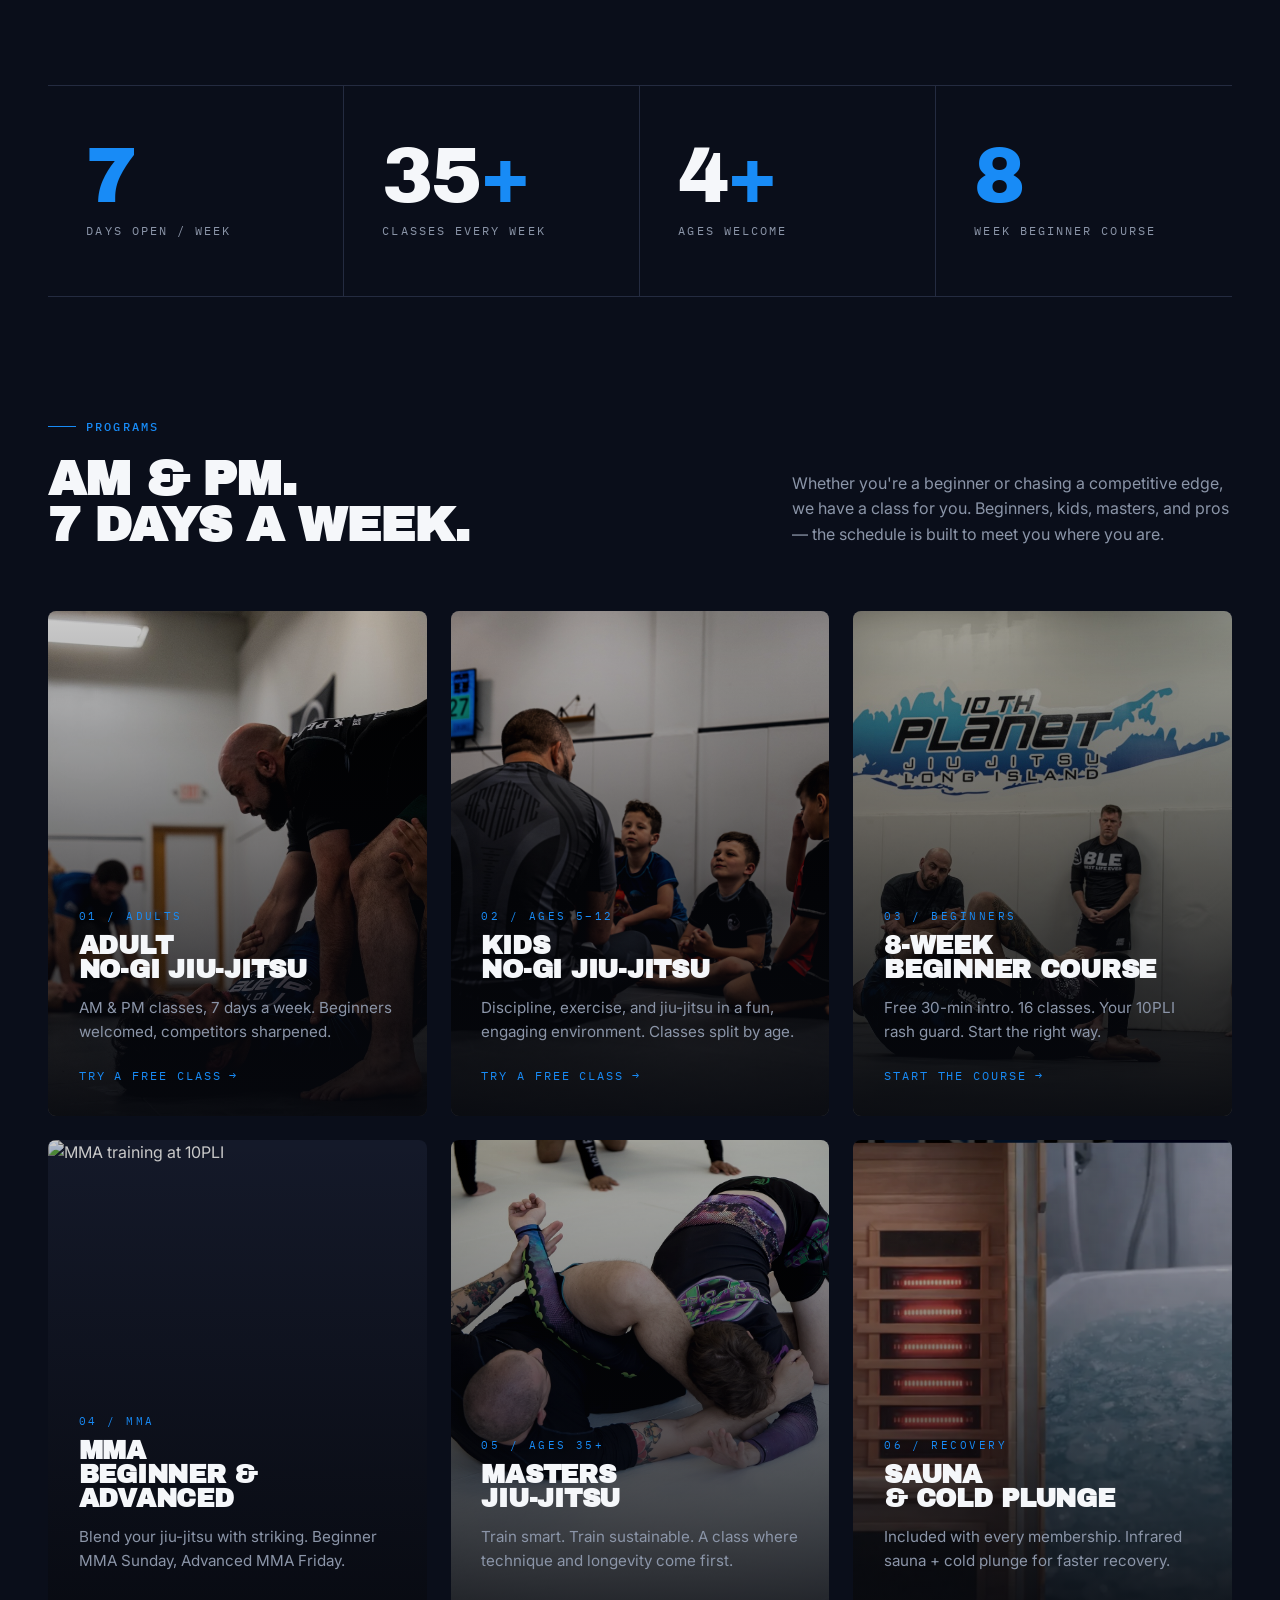
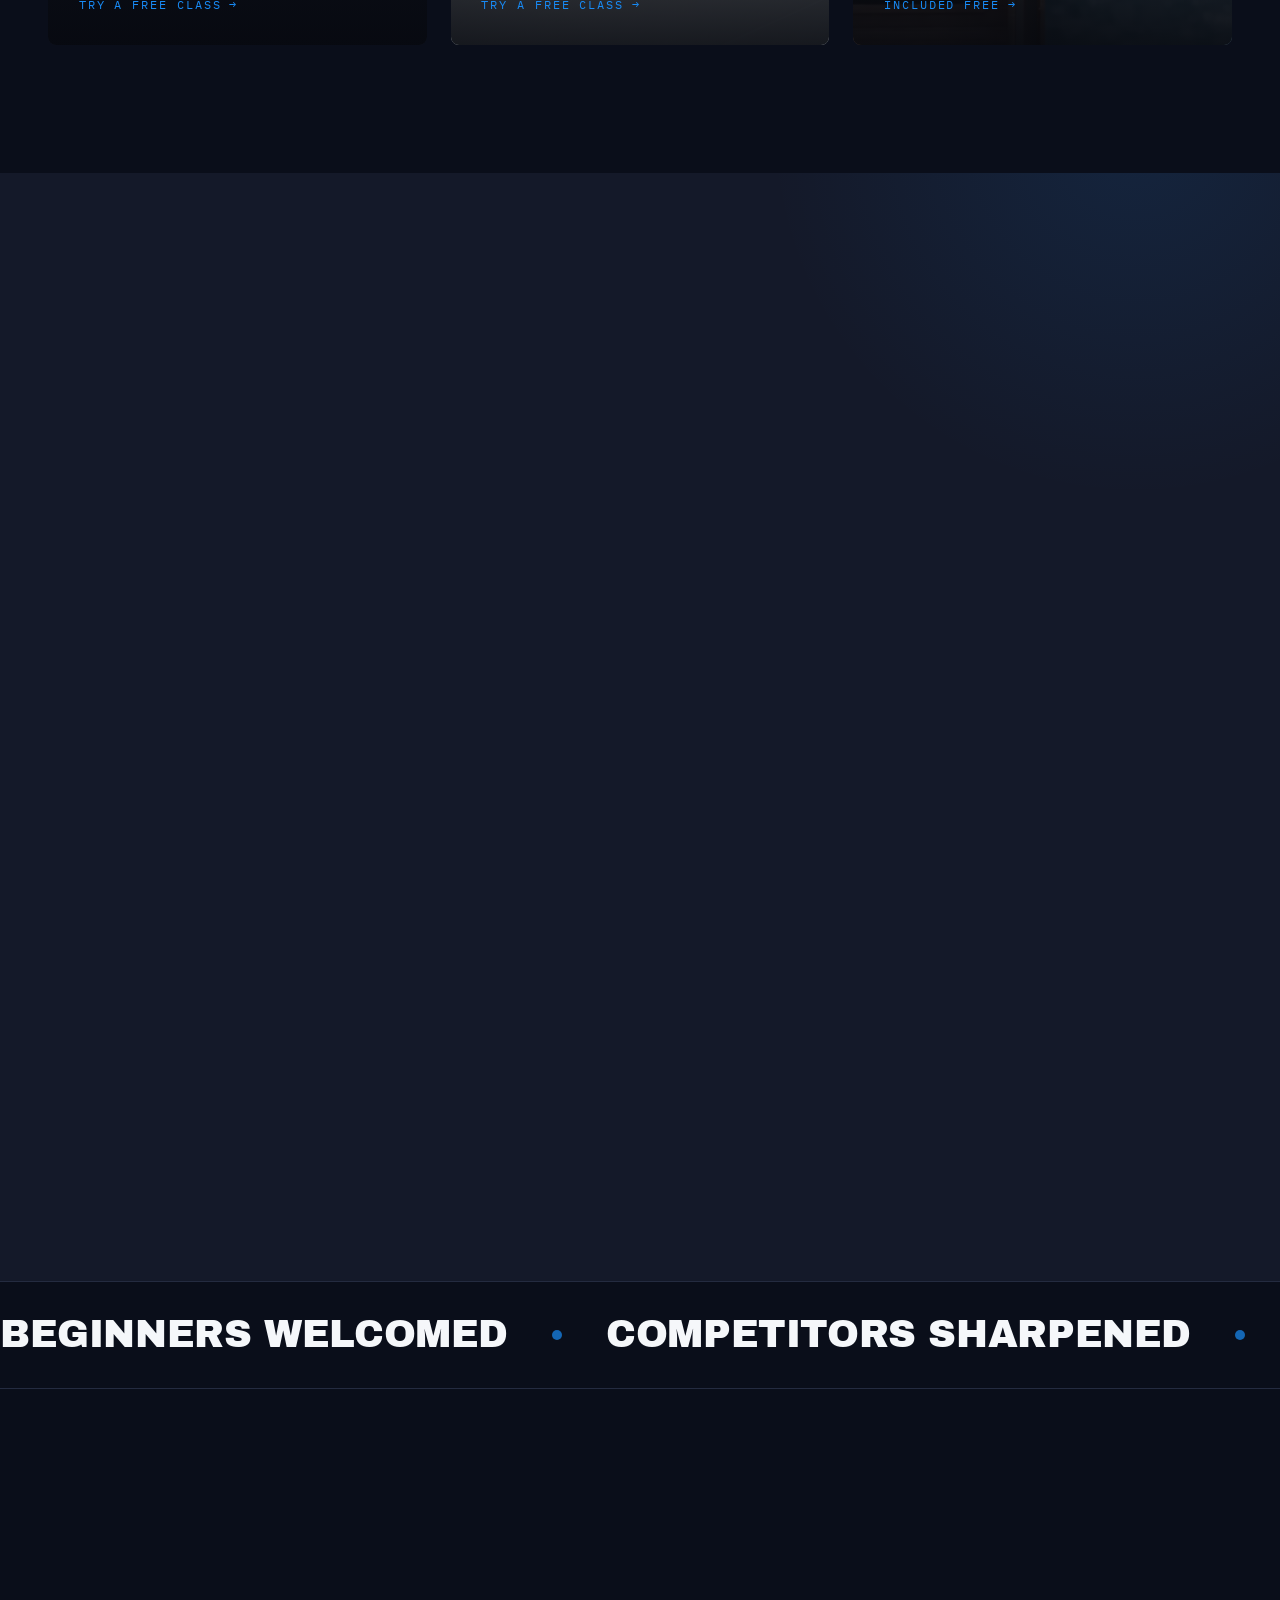
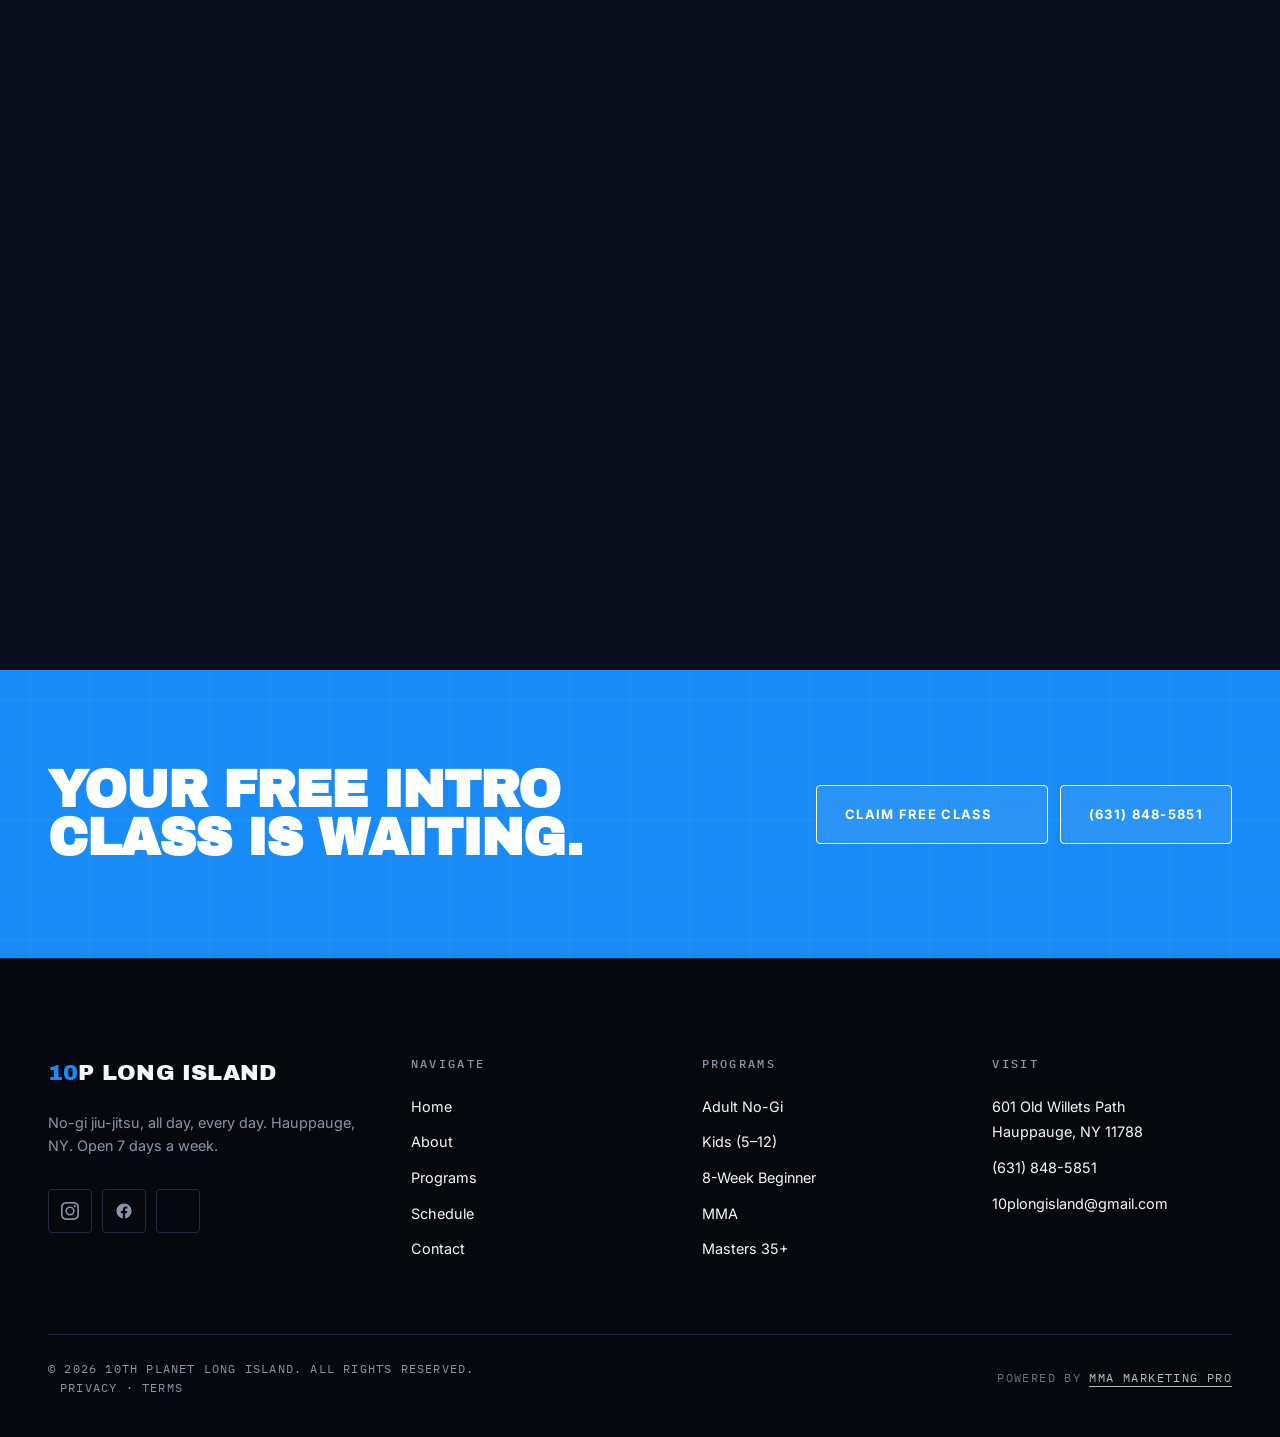
==== commit 51547fc8: "Switch contact email to 10plongisland@gmail.com Replace staff@10plongisland.com sitewide: visible co" ====
--- a/index.html
+++ b/index.html
@@ -23,8 +23,8 @@
 <link rel="icon" type="image/svg+xml" href="data:image/svg+xml,%3Csvg xmlns='http://www.w3.org/2000/svg' viewBox='0 0 32 32'%3E%3Crect width='32' height='32' rx='6' fill='%23188BF6'/%3E%3Ctext x='16' y='22' font-family='Arial Black,sans-serif' font-weight='900' font-size='16' fill='white' text-anchor='middle'%3E10%3C/text%3E%3C/svg%3E">
 <link rel="apple-touch-icon" href="data:image/svg+xml,%3Csvg xmlns='http://www.w3.org/2000/svg' viewBox='0 0 32 32'%3E%3Crect width='32' height='32' rx='6' fill='%23188BF6'/%3E%3Ctext x='16' y='22' font-family='Arial Black,sans-serif' font-weight='900' font-size='16' fill='white' text-anchor='middle'%3E10%3C/text%3E%3C/svg%3E">
 <script type="application/ld+json">{"@context":"https://schema.org","@type":"BreadcrumbList","itemListElement":[{"@type":"ListItem","position":1,"name":"Home","item":"https://10plongisland.com/"}]}</script>
-<script type="application/ld+json">{"@context":"https://schema.org","@type":["LocalBusiness","HealthClub","SportsActivityLocation"],"@id":"https://10plongisland.com/#business","name":"10th Planet Long Island","alternateName":"10th Planet Jiu Jitsu Long Island","url":"https://10plongisland.com","telephone":"+1-631-848-5851","email":"staff@10plongisland.com","image":"https://10plongisland.com/images/hero.jpg","priceRange":"$","description":"Long Island's most respected no-gi jiu-jitsu academy. Adult and kids classes, 8-week beginner course, MMA, and Masters 35+. Free intro class available.","address":{"@type":"PostalAddress","streetAddress":"601 Old Willets Path","addressLocality":"Hauppauge","addressRegion":"NY","postalCode":"11788","addressCountry":"US"},"geo":{"@type":"GeoCoordinates","latitude":40.8167,"longitude":-73.2086},"openingHoursSpecification":[{"@type":"OpeningHoursSpecification","dayOfWeek":["Monday","Wednesday","Friday"],"opens":"06:00","closes":"21:00"},{"@type":"OpeningHoursSpecification","dayOfWeek":["Tuesday","Thursday"],"opens":"16:00","closes":"21:00"},{"@type":"OpeningHoursSpecification","dayOfWeek":"Saturday","opens":"08:30","closes":"12:30"},{"@type":"OpeningHoursSpecification","dayOfWeek":"Sunday","opens":"08:00","closes":"13:00"}],"sameAs":["https://www.instagram.com/10plongisland/","https://www.facebook.com/10thplanetLI"],"hasOfferCatalog":{"@type":"OfferCatalog","name":"Programs at 10th Planet Long Island","itemListElement":[{"@type":"Offer","itemOffered":{"@type":"Service","name":"Adult No-Gi Jiu-Jitsu"}},{"@type":"Offer","itemOffered":{"@type":"Service","name":"Kids No-Gi Jiu-Jitsu (Ages 5–12)"}},{"@type":"Offer","itemOffered":{"@type":"Service","name":"8-Week Beginner Course"}},{"@type":"Offer","itemOffered":{"@type":"Service","name":"MMA (Beginner & Advanced)"}},{"@type":"Offer","itemOffered":{"@type":"Service","name":"Masters 35+ Jiu-Jitsu"}},{"@type":"Offer","itemOffered":{"@type":"Service","name":"Infrared Sauna & Cold Plunge Recovery"}}]},"aggregateRating":{"@type":"AggregateRating","ratingValue":"5","reviewCount":"3","bestRating":"5","worstRating":"1"}}</script>
-<script type="application/ld+json">{"@context":"https://schema.org","@type":"Organization","@id":"https://10plongisland.com/#organization","name":"10th Planet Long Island","url":"https://10plongisland.com","logo":"https://10plongisland.com/images/logo/logo.png","contactPoint":{"@type":"ContactPoint","telephone":"+1-631-848-5851","contactType":"customer service","email":"staff@10plongisland.com","areaServed":"US","availableLanguage":"English"},"sameAs":["https://www.instagram.com/10plongisland/","https://www.facebook.com/10thplanetLI"]}</script>
+<script type="application/ld+json">{"@context":"https://schema.org","@type":["LocalBusiness","HealthClub","SportsActivityLocation"],"@id":"https://10plongisland.com/#business","name":"10th Planet Long Island","alternateName":"10th Planet Jiu Jitsu Long Island","url":"https://10plongisland.com","telephone":"+1-631-848-5851","email":"10plongisland@gmail.com","image":"https://10plongisland.com/images/hero.jpg","priceRange":"$","description":"Long Island's most respected no-gi jiu-jitsu academy. Adult and kids classes, 8-week beginner course, MMA, and Masters 35+. Free intro class available.","address":{"@type":"PostalAddress","streetAddress":"601 Old Willets Path","addressLocality":"Hauppauge","addressRegion":"NY","postalCode":"11788","addressCountry":"US"},"geo":{"@type":"GeoCoordinates","latitude":40.8167,"longitude":-73.2086},"openingHoursSpecification":[{"@type":"OpeningHoursSpecification","dayOfWeek":["Monday","Wednesday","Friday"],"opens":"06:00","closes":"21:00"},{"@type":"OpeningHoursSpecification","dayOfWeek":["Tuesday","Thursday"],"opens":"16:00","closes":"21:00"},{"@type":"OpeningHoursSpecification","dayOfWeek":"Saturday","opens":"08:30","closes":"12:30"},{"@type":"OpeningHoursSpecification","dayOfWeek":"Sunday","opens":"08:00","closes":"13:00"}],"sameAs":["https://www.instagram.com/10plongisland/","https://www.facebook.com/10thplanetLI"],"hasOfferCatalog":{"@type":"OfferCatalog","name":"Programs at 10th Planet Long Island","itemListElement":[{"@type":"Offer","itemOffered":{"@type":"Service","name":"Adult No-Gi Jiu-Jitsu"}},{"@type":"Offer","itemOffered":{"@type":"Service","name":"Kids No-Gi Jiu-Jitsu (Ages 5–12)"}},{"@type":"Offer","itemOffered":{"@type":"Service","name":"8-Week Beginner Course"}},{"@type":"Offer","itemOffered":{"@type":"Service","name":"MMA (Beginner & Advanced)"}},{"@type":"Offer","itemOffered":{"@type":"Service","name":"Masters 35+ Jiu-Jitsu"}},{"@type":"Offer","itemOffered":{"@type":"Service","name":"Infrared Sauna & Cold Plunge Recovery"}}]},"aggregateRating":{"@type":"AggregateRating","ratingValue":"5","reviewCount":"3","bestRating":"5","worstRating":"1"}}</script>
+<script type="application/ld+json">{"@context":"https://schema.org","@type":"Organization","@id":"https://10plongisland.com/#organization","name":"10th Planet Long Island","url":"https://10plongisland.com","logo":"https://10plongisland.com/images/logo/logo.png","contactPoint":{"@type":"ContactPoint","telephone":"+1-631-848-5851","contactType":"customer service","email":"10plongisland@gmail.com","areaServed":"US","availableLanguage":"English"},"sameAs":["https://www.instagram.com/10plongisland/","https://www.facebook.com/10thplanetLI"]}</script>
 <script type="application/ld+json">{"@context":"https://schema.org","@type":"WebSite","@id":"https://10plongisland.com/#website","url":"https://10plongisland.com","name":"10th Planet Long Island","publisher":{"@id":"https://10plongisland.com/#organization"}}</script>
 <script type="application/ld+json">{"@context":"https://schema.org","@type":"LocalBusiness","@id":"https://10plongisland.com/#business","review":[{"@type":"Review","author":{"@type":"Person","name":"Trevor K."},"reviewRating":{"@type":"Rating","ratingValue":"5","bestRating":"5"},"reviewBody":"I could go on for hours about how much I love this gym. This isn't just a Jiu-Jitsu gym, it's a community. Steve, our head coach, is truly phenomenal."},{"@type":"Review","author":{"@type":"Person","name":"Gavin F."},"reviewRating":{"@type":"Rating","ratingValue":"5","bestRating":"5"},"reviewBody":"My son and I have been training with 10th Planet for a year and a half. It's a great school — knowledgeable teachers with a welcoming fun atmosphere."},{"@type":"Review","author":{"@type":"Person","name":"Gahrey O."},"reviewRating":{"@type":"Rating","ratingValue":"5","bestRating":"5"},"reviewBody":"Top-notch BJJ gym with expert instructors who create a welcoming and inclusive environment. Perfect for beginners."}]}</script>
 <!-- Meta Pixel Code -->
@@ -380,7 +380,7 @@
         <div class="footer-social">
           <a href="https://www.instagram.com/10plongisland/" target="_blank" rel="noopener" aria-label="Instagram"><svg viewBox="0 0 24 24" fill="currentColor" xmlns="http://www.w3.org/2000/svg" aria-hidden="true"><path d="M12 2.16c3.2 0 3.58.01 4.85.07 1.17.05 1.8.25 2.23.41.56.22.96.48 1.38.9.42.42.68.82.9 1.38.16.42.36 1.06.41 2.23.06 1.27.07 1.65.07 4.85s-.01 3.58-.07 4.85c-.05 1.17-.25 1.8-.41 2.23-.22.56-.48.96-.9 1.38-.42.42-.82.68-1.38.9-.42.16-1.06.36-2.23.41-1.27.06-1.65.07-4.85.07s-3.58-.01-4.85-.07c-1.17-.05-1.8-.25-2.23-.41a3.71 3.71 0 0 1-1.38-.9 3.71 3.71 0 0 1-.9-1.38c-.16-.42-.36-1.06-.41-2.23C2.17 15.58 2.16 15.2 2.16 12s.01-3.58.07-4.85c.05-1.17.25-1.8.41-2.23.22-.56.48-.96.9-1.38.42-.42.82-.68 1.38-.9.42-.16 1.06-.36 2.23-.41C8.42 2.17 8.8 2.16 12 2.16M12 0C8.74 0 8.33.01 7.05.07 5.78.13 4.9.33 4.14.63 3.35.94 2.68 1.35 2.01 2.01 1.35 2.68.94 3.35.63 4.14.33 4.9.13 5.78.07 7.05.01 8.33 0 8.74 0 12s.01 3.67.07 4.95c.06 1.27.26 2.15.56 2.91.31.79.72 1.46 1.38 2.13.66.66 1.34 1.07 2.13 1.38.76.3 1.64.5 2.91.56C8.33 23.99 8.74 24 12 24s3.67-.01 4.95-.07c1.27-.06 2.15-.26 2.91-.56a5.86 5.86 0 0 0 2.13-1.38c.66-.66 1.07-1.34 1.38-2.13.3-.76.5-1.64.56-2.91.06-1.28.07-1.69.07-4.95s-.01-3.67-.07-4.95c-.06-1.27-.26-2.15-.56-2.91a5.86 5.86 0 0 0-1.38-2.13A5.86 5.86 0 0 0 19.86.63C19.1.33 18.22.13 16.95.07 15.67.01 15.26 0 12 0zm0 5.84A6.16 6.16 0 1 0 12 18.16 6.16 6.16 0 0 0 12 5.84zm0 10.16A4 4 0 1 1 12 8a4 4 0 0 1 0 8zm6.41-11.85a1.44 1.44 0 1 0 0 2.88 1.44 1.44 0 0 0 0-2.88z"/></svg></a>
           <a href="https://www.facebook.com/10thplanetLI" target="_blank" rel="noopener" aria-label="Facebook"><svg viewBox="0 0 24 24" fill="currentColor" xmlns="http://www.w3.org/2000/svg" aria-hidden="true"><path d="M22 12.06C22 6.5 17.52 2 12 2S2 6.5 2 12.06c0 5.02 3.66 9.18 8.44 9.94v-7.03H7.9v-2.91h2.54V9.84c0-2.52 1.49-3.91 3.78-3.91 1.09 0 2.24.2 2.24.2v2.47h-1.26c-1.24 0-1.63.78-1.63 1.57v1.88h2.78l-.45 2.91h-2.33V22c4.78-.76 8.43-4.92 8.43-9.94z"/></svg></a>
-          <a href="mailto:staff@10plongisland.com" aria-label="Email"><i data-lucide="mail"></i></a>
+          <a href="mailto:10plongisland@gmail.com" aria-label="Email"><i data-lucide="mail"></i></a>
         </div>
       </div>
       <div class="footer-col">
@@ -408,7 +408,7 @@
         <ul>
           <li><a href="https://maps.google.com/?q=601+Old+Willets+Path+Hauppauge+NY+11788" target="_blank" rel="noopener">601 Old Willets Path<br>Hauppauge, NY 11788</a></li>
           <li><a href="tel:6318485851">(631) 848-5851</a></li>
-          <li><a href="mailto:staff@10plongisland.com">staff@10plongisland.com</a></li>
+          <li><a href="mailto:10plongisland@gmail.com">10plongisland@gmail.com</a></li>
         </ul>
       </div>
     </div>
--- a/styles.css
+++ b/styles.css
@@ -3412,3 +3412,114 @@
 @media (max-width: 900px) {
   body[data-page="free-trial"] .footer { padding-bottom: 100px; }
 }
+
+/* =========================================================================
+   KIDS LANDING — DARK THEME VARIANT
+   Reuses the landing-page (lt-) template but on the main site's dark navy
+   palette so it matches the rest of 10plongisland.com. Keeps the default
+   :root dark tokens and only re-adds the landing layout rules + overrides
+   the few hardcoded WHITE backgrounds in the template.
+   ========================================================================= */
+
+/* Landing layout rules (mirrors the free-trial template, colors excluded) */
+body[data-page="kids-landing"] .section { padding-block: clamp(72px, 9vw, 128px); }
+body[data-page="kids-landing"] .lt-h2 {
+  font-size: clamp(1.85rem, 4.4vw, 3.5rem);
+  line-height: 0.96;
+  letter-spacing: -0.025em;
+  margin-top: 18px;
+}
+body[data-page="kids-landing"] .lt-h2 .accent { color: var(--accent); }
+body[data-page="kids-landing"] .lead { color: var(--muted); }
+body[data-page="kids-landing"] .lp-form-trust { color: var(--muted); }
+
+/* Dark overrides of the template's hardcoded light backgrounds */
+body[data-page="kids-landing"] .lt-nav {
+  background: rgba(10, 14, 26, 0.85);
+  border-bottom-color: var(--border);
+}
+body[data-page="kids-landing"] .lt-hero {
+  background:
+    radial-gradient(ellipse 100% 70% at 50% -10%, rgba(24,139,246,0.14), transparent 55%),
+    var(--bg);
+}
+body[data-page="kids-landing"] .lt-barrier-col--no {
+  background: rgba(201, 87, 87, 0.09);
+  border-color: rgba(201, 87, 87, 0.28);
+}
+body[data-page="kids-landing"] .lt-barrier-col--yes {
+  background: var(--accent-subtle);
+  border-color: rgba(24, 139, 246, 0.30);
+}
+body[data-page="kids-landing"] .lt-sticky {
+  background: rgba(10, 14, 26, 0.92);
+  border-top-color: var(--border);
+}
+
+/* Subtle card separation on dark (light template relied on drop shadows) */
+body[data-page="kids-landing"] .testimonial,
+body[data-page="kids-landing"] .faq {
+  border: 1px solid var(--border);
+  box-shadow: none;
+}
+
+@media (max-width: 900px) {
+  body[data-page="kids-landing"] .footer { padding-bottom: 100px; }
+}
+
+/* On mobile, once the bottom sticky CTA is showing, hide the duplicate
+   phone + CTA in the top nav so the same action isn't offered twice. */
+@media (max-width: 900px) {
+  body[data-page="kids-landing"].sticky-on .lt-nav-right { display: none; }
+}
+
+/* Keep the nav wordmark on a single line on mobile (was wrapping to 3 lines) */
+body[data-page="kids-landing"] .lt-nav .nav-logo { flex-shrink: 0; }
+body[data-page="kids-landing"] .lt-nav .nav-logo-text { white-space: nowrap; }
+@media (max-width: 480px) {
+  body[data-page="kids-landing"] .lt-nav .nav-logo { font-size: 0.82rem; gap: 7px; }
+  body[data-page="kids-landing"] .lt-nav .nav-logo-img { height: 26px; }
+  body[data-page="kids-landing"] .lt-nav-cta { padding: 9px 12px; font-size: 0.66rem; }
+}
+
+/* Make the "you don't need" cross-outs read clearly on dark */
+body[data-page="kids-landing"] .lt-barrier-list--no li {
+  color: #C7CEDB;
+  text-decoration-color: #E5654F;
+  text-decoration-thickness: 2px;
+  text-underline-offset: 1px;
+}
+body[data-page="kids-landing"] .lt-barrier-list--no i,
+body[data-page="kids-landing"] .lt-barrier-list--no svg { color: #E5654F; }
+
+/* Kids schedule — two centered cards, centered content */
+body[data-page="kids-landing"] .kids-schedule-grid {
+  grid-template-columns: repeat(2, minmax(0, 320px));
+  justify-content: center;
+  max-width: none;
+}
+body[data-page="kids-landing"] .kids-schedule-grid .lt-benefit-card {
+  text-align: center;
+  align-items: center;
+}
+@media (max-width: 640px) {
+  body[data-page="kids-landing"] .kids-schedule-grid { grid-template-columns: minmax(0, 360px); }
+}
+
+/* Kids photo band */
+body[data-page="kids-landing"] .kids-photo-band {
+  display: grid;
+  grid-template-columns: 1fr 1fr;
+  gap: clamp(12px, 2vw, 20px);
+}
+body[data-page="kids-landing"] .kids-photo-band img {
+  width: 100%;
+  aspect-ratio: 4 / 3;
+  object-fit: cover;
+  border-radius: var(--radius-md);
+  border: 1px solid var(--border);
+  filter: contrast(1.05) saturate(1.05);
+}
+@media (max-width: 640px) {
+  body[data-page="kids-landing"] .kids-photo-band { grid-template-columns: 1fr; }
+}
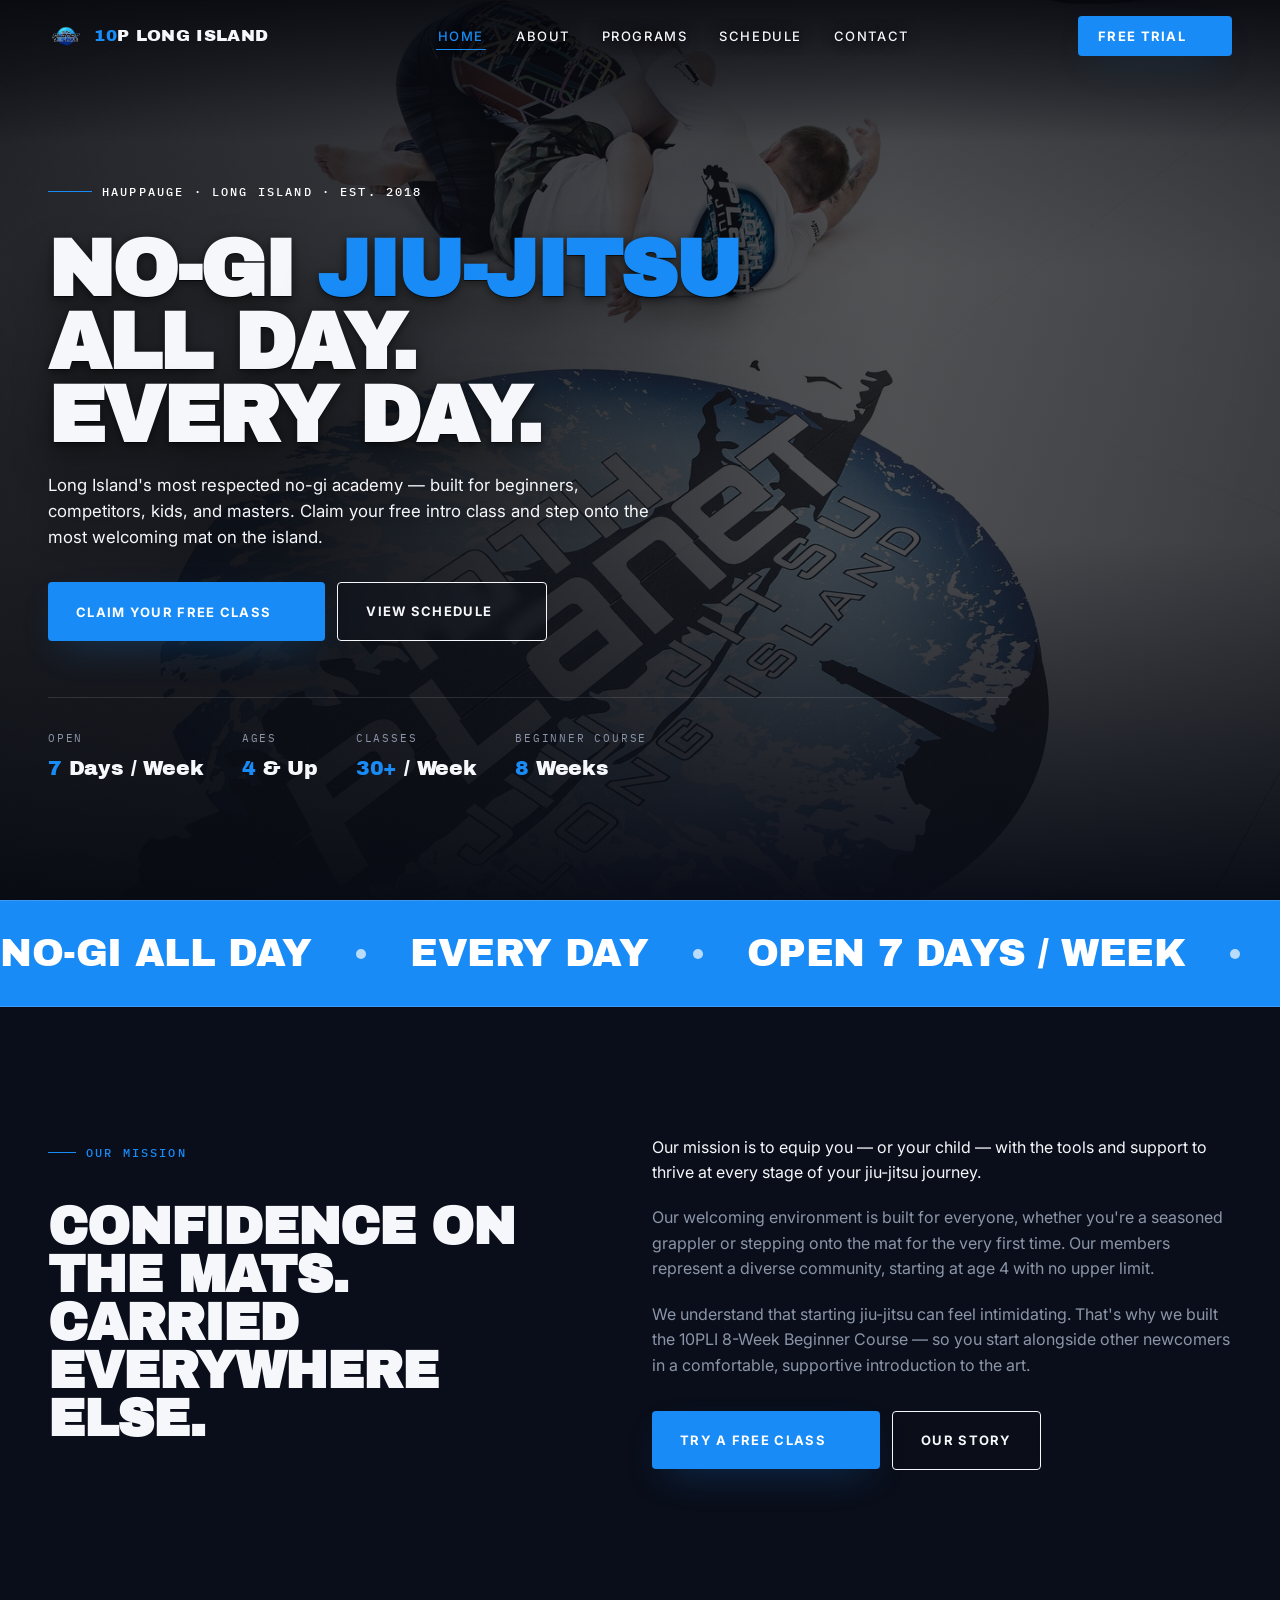
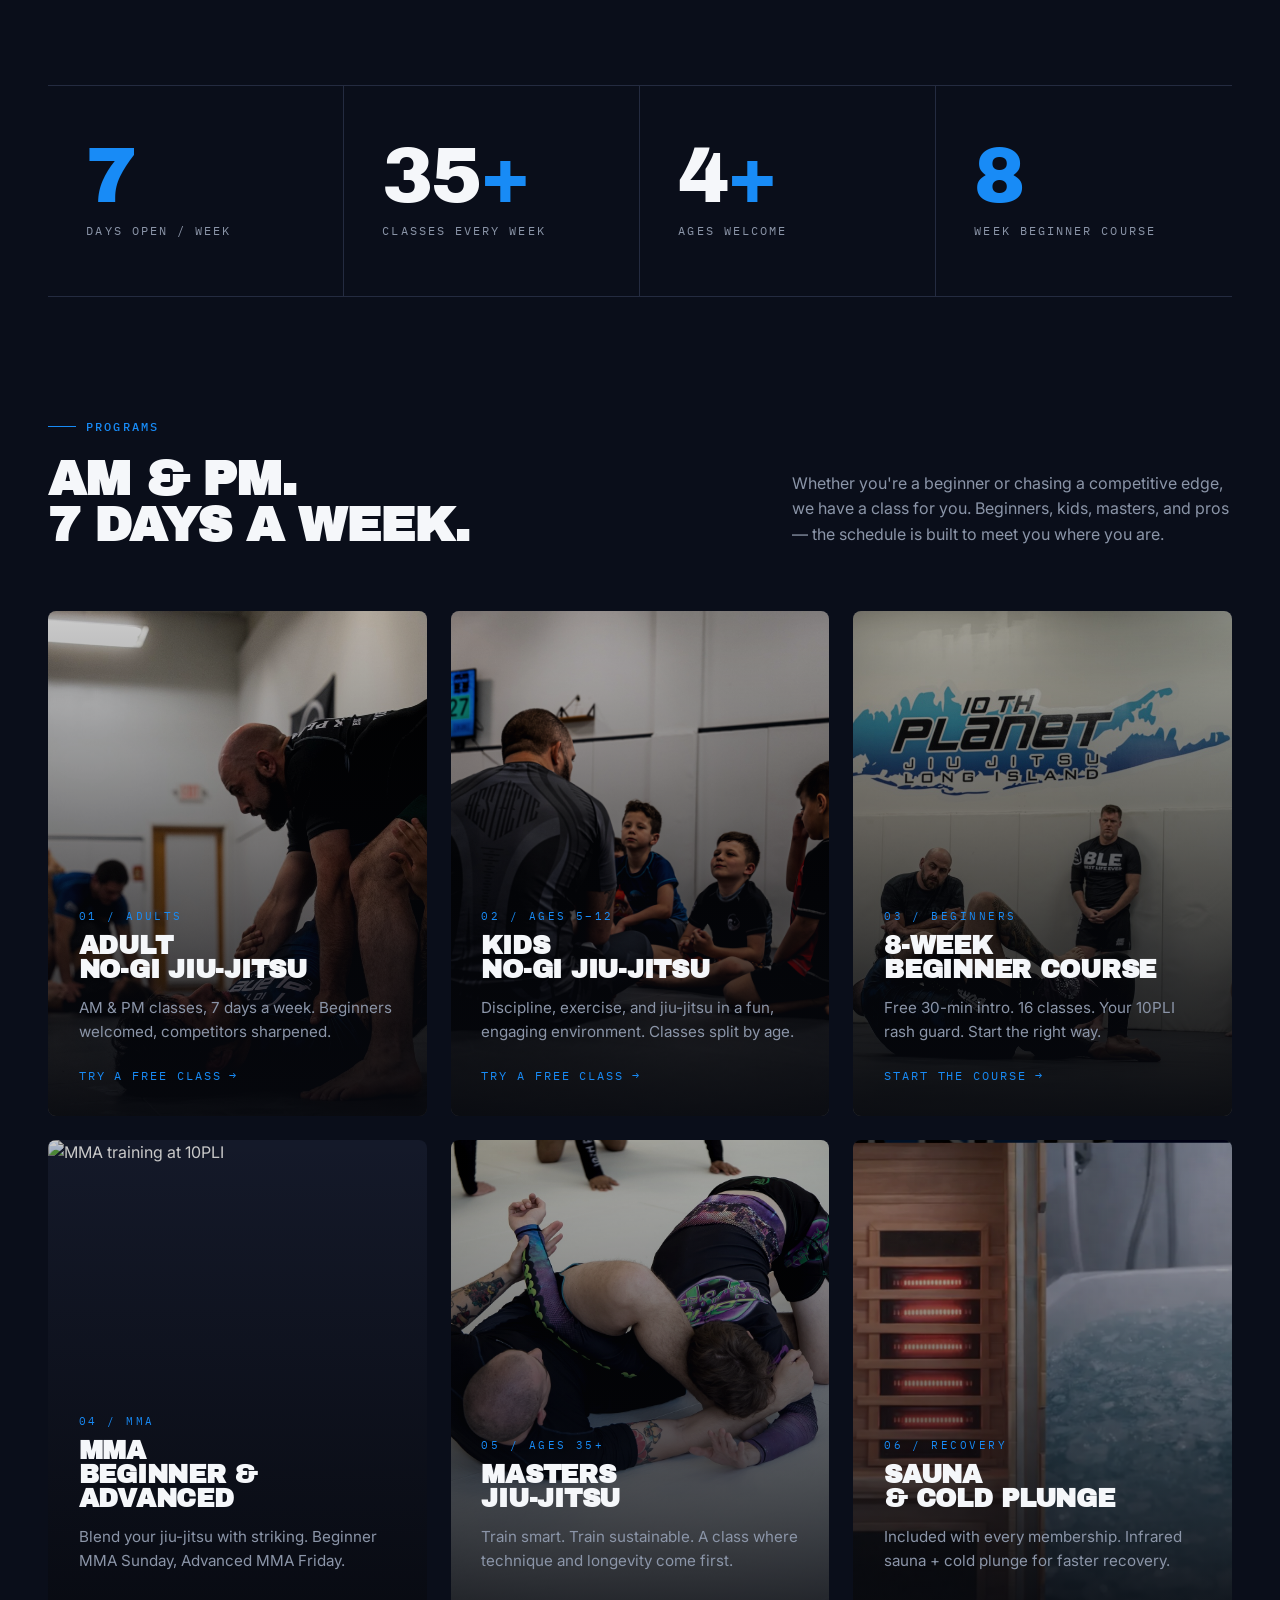
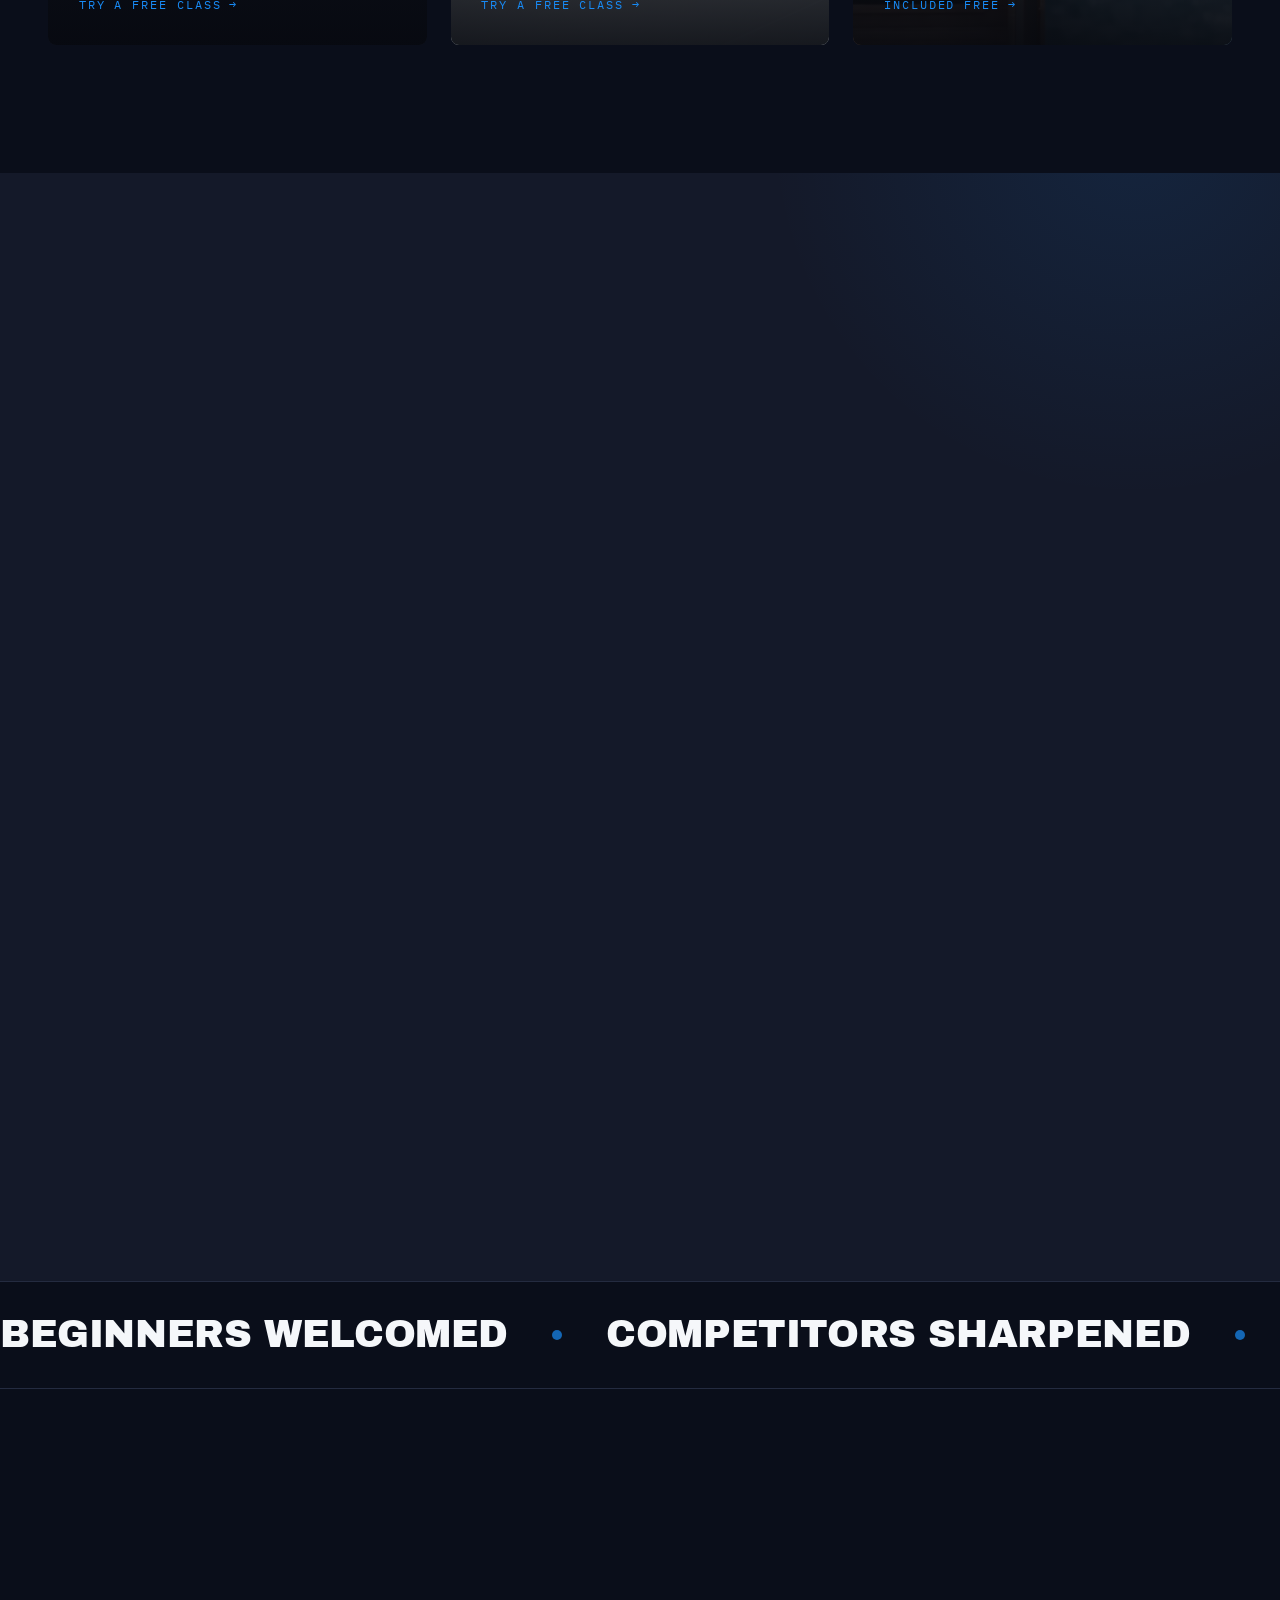
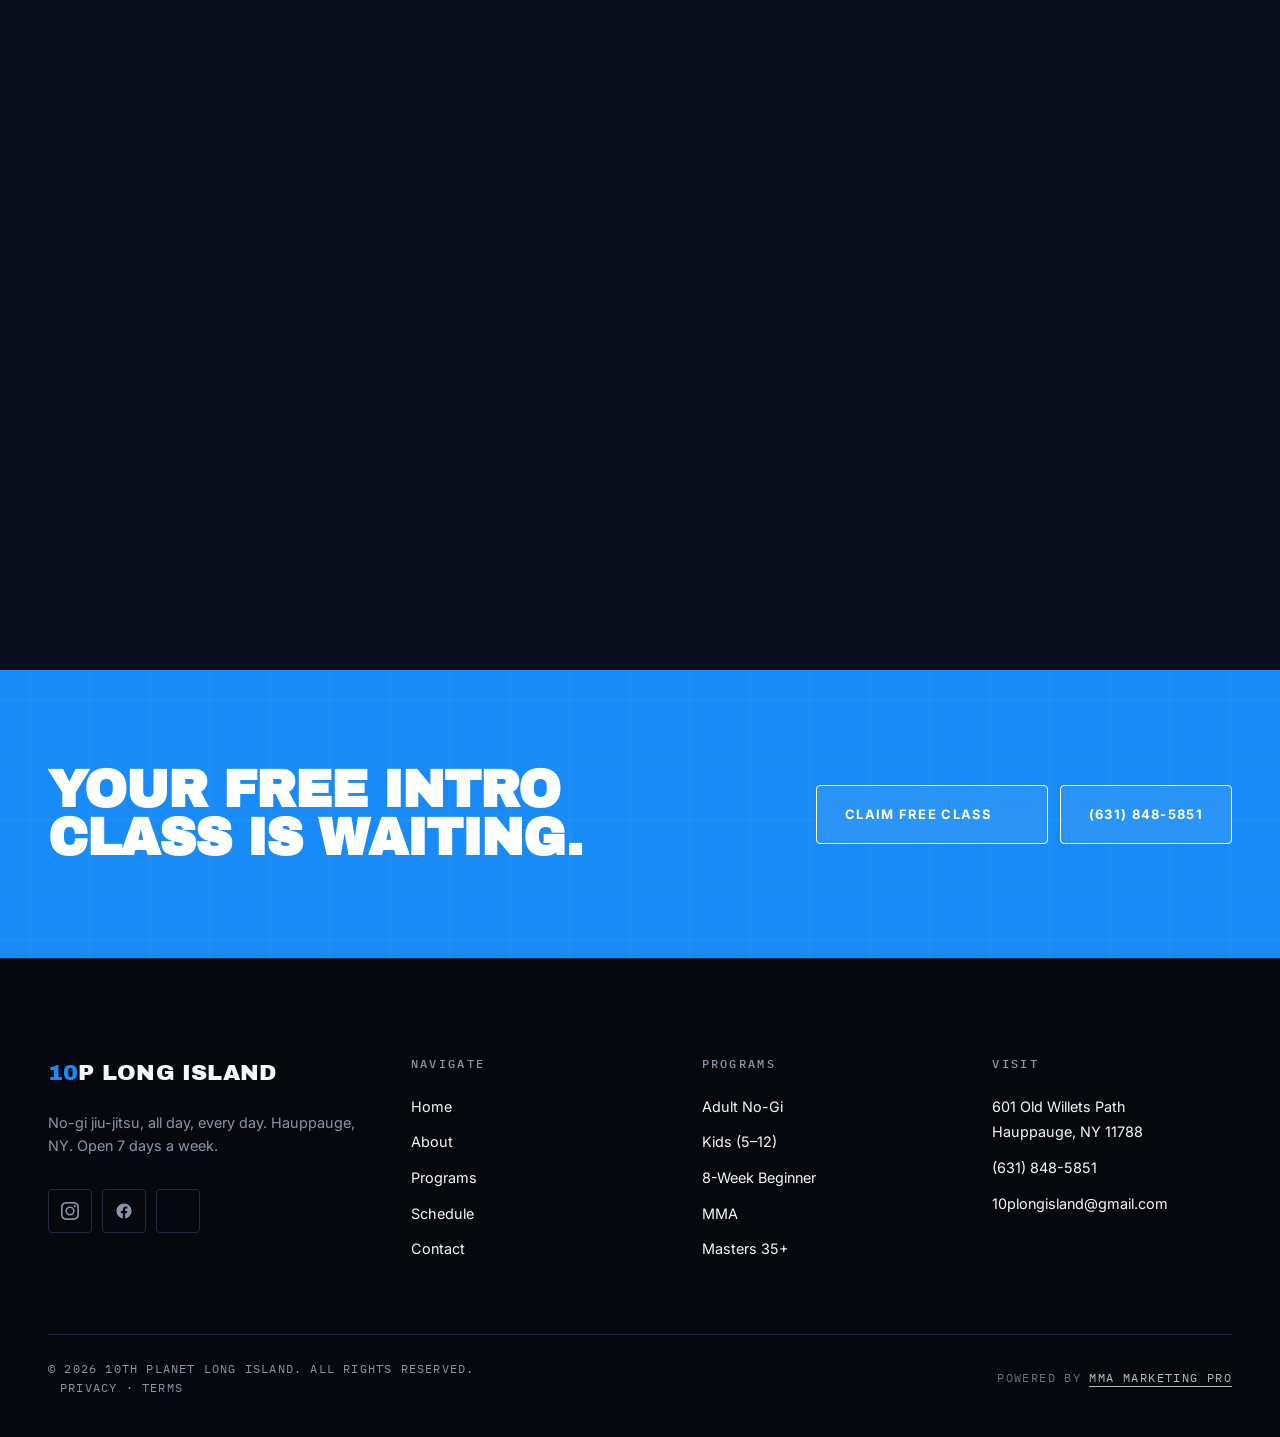
==== commit 1ff1dbda: "Add Teens 13+ class, move Beginner MMA to Sunday 10am, route teen leads - Schedule: Teens 13+ Tue/Th" ====
--- a/index.html
+++ b/index.html
@@ -23,7 +23,7 @@
 <link rel="icon" type="image/svg+xml" href="data:image/svg+xml,%3Csvg xmlns='http://www.w3.org/2000/svg' viewBox='0 0 32 32'%3E%3Crect width='32' height='32' rx='6' fill='%23188BF6'/%3E%3Ctext x='16' y='22' font-family='Arial Black,sans-serif' font-weight='900' font-size='16' fill='white' text-anchor='middle'%3E10%3C/text%3E%3C/svg%3E">
 <link rel="apple-touch-icon" href="data:image/svg+xml,%3Csvg xmlns='http://www.w3.org/2000/svg' viewBox='0 0 32 32'%3E%3Crect width='32' height='32' rx='6' fill='%23188BF6'/%3E%3Ctext x='16' y='22' font-family='Arial Black,sans-serif' font-weight='900' font-size='16' fill='white' text-anchor='middle'%3E10%3C/text%3E%3C/svg%3E">
 <script type="application/ld+json">{"@context":"https://schema.org","@type":"BreadcrumbList","itemListElement":[{"@type":"ListItem","position":1,"name":"Home","item":"https://10plongisland.com/"}]}</script>
-<script type="application/ld+json">{"@context":"https://schema.org","@type":["LocalBusiness","HealthClub","SportsActivityLocation"],"@id":"https://10plongisland.com/#business","name":"10th Planet Long Island","alternateName":"10th Planet Jiu Jitsu Long Island","url":"https://10plongisland.com","telephone":"+1-631-848-5851","email":"10plongisland@gmail.com","image":"https://10plongisland.com/images/hero.jpg","priceRange":"$","description":"Long Island's most respected no-gi jiu-jitsu academy. Adult and kids classes, 8-week beginner course, MMA, and Masters 35+. Free intro class available.","address":{"@type":"PostalAddress","streetAddress":"601 Old Willets Path","addressLocality":"Hauppauge","addressRegion":"NY","postalCode":"11788","addressCountry":"US"},"geo":{"@type":"GeoCoordinates","latitude":40.8167,"longitude":-73.2086},"openingHoursSpecification":[{"@type":"OpeningHoursSpecification","dayOfWeek":["Monday","Wednesday","Friday"],"opens":"06:00","closes":"21:00"},{"@type":"OpeningHoursSpecification","dayOfWeek":["Tuesday","Thursday"],"opens":"16:00","closes":"21:00"},{"@type":"OpeningHoursSpecification","dayOfWeek":"Saturday","opens":"08:30","closes":"12:30"},{"@type":"OpeningHoursSpecification","dayOfWeek":"Sunday","opens":"08:00","closes":"13:00"}],"sameAs":["https://www.instagram.com/10plongisland/","https://www.facebook.com/10thplanetLI"],"hasOfferCatalog":{"@type":"OfferCatalog","name":"Programs at 10th Planet Long Island","itemListElement":[{"@type":"Offer","itemOffered":{"@type":"Service","name":"Adult No-Gi Jiu-Jitsu"}},{"@type":"Offer","itemOffered":{"@type":"Service","name":"Kids No-Gi Jiu-Jitsu (Ages 5–12)"}},{"@type":"Offer","itemOffered":{"@type":"Service","name":"8-Week Beginner Course"}},{"@type":"Offer","itemOffered":{"@type":"Service","name":"MMA (Beginner & Advanced)"}},{"@type":"Offer","itemOffered":{"@type":"Service","name":"Masters 35+ Jiu-Jitsu"}},{"@type":"Offer","itemOffered":{"@type":"Service","name":"Infrared Sauna & Cold Plunge Recovery"}}]},"aggregateRating":{"@type":"AggregateRating","ratingValue":"5","reviewCount":"3","bestRating":"5","worstRating":"1"}}</script>
+<script type="application/ld+json">{"@context":"https://schema.org","@type":["LocalBusiness","HealthClub","SportsActivityLocation"],"@id":"https://10plongisland.com/#business","name":"10th Planet Long Island","alternateName":"10th Planet Jiu Jitsu Long Island","url":"https://10plongisland.com","telephone":"+1-631-848-5851","email":"10plongisland@gmail.com","image":"https://10plongisland.com/images/hero.jpg","priceRange":"$","description":"Long Island's most respected no-gi jiu-jitsu academy. Adult and kids classes, 8-week beginner course, MMA, and Masters 35+. Free intro class available.","address":{"@type":"PostalAddress","streetAddress":"601 Old Willets Path","addressLocality":"Hauppauge","addressRegion":"NY","postalCode":"11788","addressCountry":"US"},"geo":{"@type":"GeoCoordinates","latitude":40.8167,"longitude":-73.2086},"openingHoursSpecification":[{"@type":"OpeningHoursSpecification","dayOfWeek":["Monday","Wednesday","Friday"],"opens":"06:00","closes":"21:00"},{"@type":"OpeningHoursSpecification","dayOfWeek":["Tuesday","Thursday"],"opens":"16:00","closes":"21:00"},{"@type":"OpeningHoursSpecification","dayOfWeek":"Saturday","opens":"08:30","closes":"12:30"},{"@type":"OpeningHoursSpecification","dayOfWeek":"Sunday","opens":"08:00","closes":"13:00"}],"sameAs":["https://www.instagram.com/10plongisland/","https://www.facebook.com/10thplanetLI"],"hasOfferCatalog":{"@type":"OfferCatalog","name":"Programs at 10th Planet Long Island","itemListElement":[{"@type":"Offer","itemOffered":{"@type":"Service","name":"Adult No-Gi Jiu-Jitsu"}},{"@type":"Offer","itemOffered":{"@type":"Service","name":"Kids No-Gi Jiu-Jitsu (Ages 5–12)"}},{"@type":"Offer","itemOffered":{"@type":"Service","name":"Teen No-Gi Jiu-Jitsu (Ages 13+)"}},{"@type":"Offer","itemOffered":{"@type":"Service","name":"8-Week Beginner Course"}},{"@type":"Offer","itemOffered":{"@type":"Service","name":"MMA (Beginner & Advanced)"}},{"@type":"Offer","itemOffered":{"@type":"Service","name":"Masters 35+ Jiu-Jitsu"}},{"@type":"Offer","itemOffered":{"@type":"Service","name":"Infrared Sauna & Cold Plunge Recovery"}}]},"aggregateRating":{"@type":"AggregateRating","ratingValue":"5","reviewCount":"3","bestRating":"5","worstRating":"1"}}</script>
 <script type="application/ld+json">{"@context":"https://schema.org","@type":"Organization","@id":"https://10plongisland.com/#organization","name":"10th Planet Long Island","url":"https://10plongisland.com","logo":"https://10plongisland.com/images/logo/logo.png","contactPoint":{"@type":"ContactPoint","telephone":"+1-631-848-5851","contactType":"customer service","email":"10plongisland@gmail.com","areaServed":"US","availableLanguage":"English"},"sameAs":["https://www.instagram.com/10plongisland/","https://www.facebook.com/10thplanetLI"]}</script>
 <script type="application/ld+json">{"@context":"https://schema.org","@type":"WebSite","@id":"https://10plongisland.com/#website","url":"https://10plongisland.com","name":"10th Planet Long Island","publisher":{"@id":"https://10plongisland.com/#organization"}}</script>
 <script type="application/ld+json">{"@context":"https://schema.org","@type":"LocalBusiness","@id":"https://10plongisland.com/#business","review":[{"@type":"Review","author":{"@type":"Person","name":"Trevor K."},"reviewRating":{"@type":"Rating","ratingValue":"5","bestRating":"5"},"reviewBody":"I could go on for hours about how much I love this gym. This isn't just a Jiu-Jitsu gym, it's a community. Steve, our head coach, is truly phenomenal."},{"@type":"Review","author":{"@type":"Person","name":"Gavin F."},"reviewRating":{"@type":"Rating","ratingValue":"5","bestRating":"5"},"reviewBody":"My son and I have been training with 10th Planet for a year and a half. It's a great school — knowledgeable teachers with a welcoming fun atmosphere."},{"@type":"Review","author":{"@type":"Person","name":"Gahrey O."},"reviewRating":{"@type":"Rating","ratingValue":"5","bestRating":"5"},"reviewBody":"Top-notch BJJ gym with expert instructors who create a welcoming and inclusive environment. Perfect for beginners."}]}</script>
@@ -456,6 +456,7 @@
             <option value="adult-no-gi">Adult Jiu-Jitsu</option>
             <option value="kids-8-12">Kids Jiu-Jitsu (Ages 8–12)</option>
             <option value="kids-5-7">Little Kids Jiu-Jitsu (Ages 5–7)</option>
+            <option value="teens-13">Teen Jiu-Jitsu (Ages 13+)</option>
           </select>
         </div>
         <div class="consent-group">
--- a/styles.css
+++ b/styles.css
@@ -1187,6 +1187,7 @@
   line-height: 1.25;
 }
 .schedule-class[data-type="kids"] { border-left: 3px solid #ffb14d; padding-left: 12px; }
+.schedule-class[data-type="teens"] { border-left: 3px solid #4dc9ff; padding-left: 12px; }
 .schedule-class[data-type="mma"] { border-left: 3px solid #ff5a5a; padding-left: 12px; }
 .schedule-class[data-type="masters"] { border-left: 3px solid #a88aff; padding-left: 12px; }
 .schedule-class[data-type="intro"] { border-left: 3px solid var(--accent); padding-left: 12px; }
@@ -1207,6 +1208,7 @@
 .schedule-legend span { display: inline-flex; align-items: center; gap: 8px; }
 .schedule-legend span::before { content: ''; width: 12px; height: 12px; border-radius: 2px; background: var(--accent); }
 .schedule-legend span[data-type="kids"]::before { background: #ffb14d; }
+.schedule-legend span[data-type="teens"]::before { background: #4dc9ff; }
 .schedule-legend span[data-type="mma"]::before { background: #ff5a5a; }
 .schedule-legend span[data-type="masters"]::before { background: #a88aff; }
 .schedule-legend span[data-type="openmat"]::before { background: #6bffc0; }
